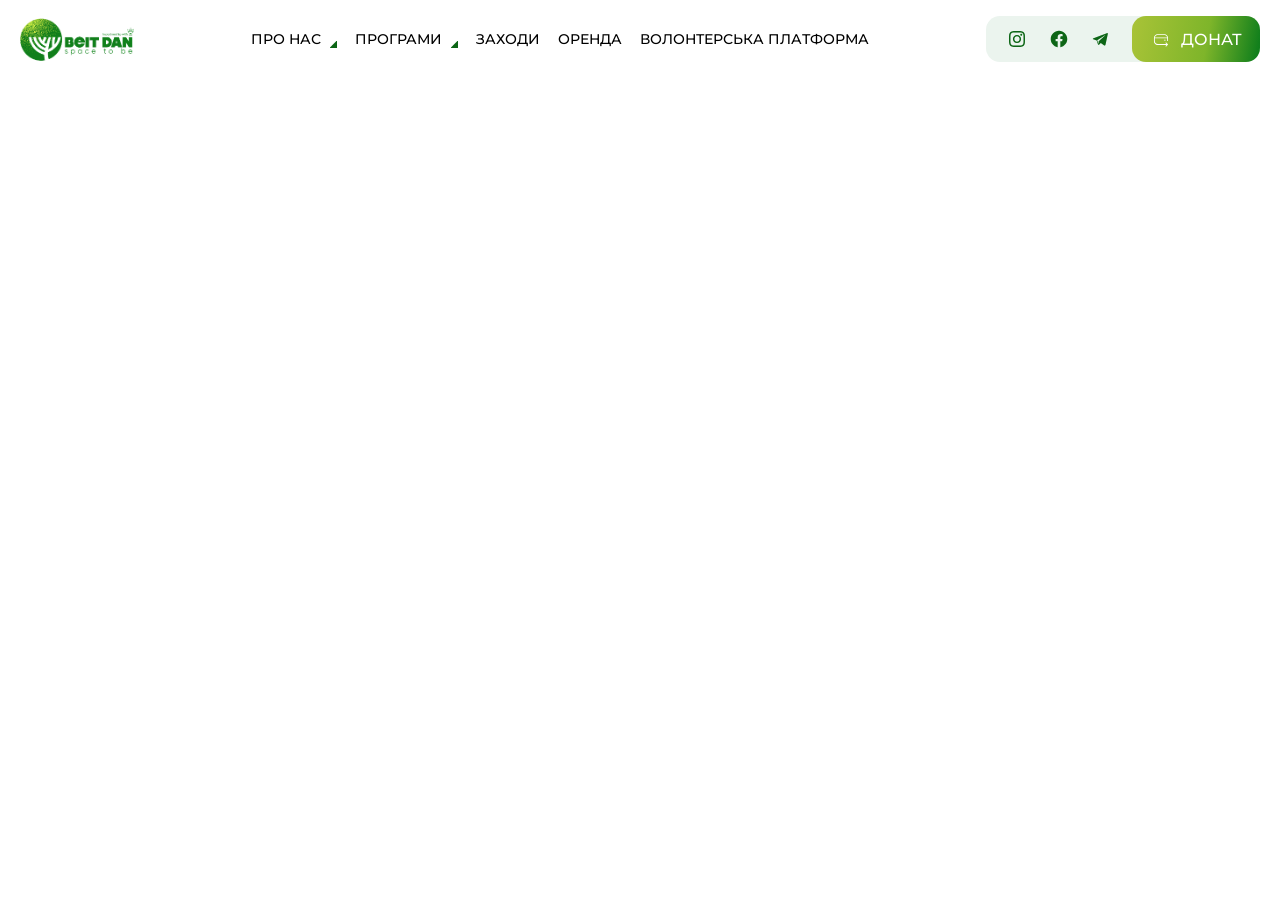
==== about.html @ dfd20ddb "/" ====
<!DOCTYPE html>
<html lang="ua">

<head>
  <meta charset="UTF-8">
  <meta name="viewport" content="width=device-width, initial-scale=1.0">
  <title>Про нас — Beit Dan</title>
  <link rel="preconnect" href="https://fonts.googleapis.com">
  <link rel="preconnect" href="https://fonts.gstatic.com" crossorigin>
  <link href="https://fonts.googleapis.com/css2?family=Montserrat:ital,wght@0,100..900;1,100..900&display=swap"
    rel="stylesheet">
  <link rel="stylesheet" href="css/reset.css">
  <link rel="stylesheet" href="css/style.css">
</head>

<body>

  <header class="header">
    <div class="header__inner">
      <a class="logo" href="index.html">
        <img class="logo__img" src="./images/logo.png" alt="logo">
      </a>
      <button class="header__burger" type="button" aria-label="Відкрити меню" aria-expanded="false"
        aria-controls="header-menu">
        <span class="header__burger-line"></span>
        <span class="header__burger-line"></span>
        <span class="header__burger-line"></span>
      </button>
      <div class="header__menu" id="header-menu">
        <nav class="nav">
          <ul class="nav__list">
            <li class="nav__item nav__item--dropdown">
              <a class="nav__link" href="#about">Про нас</a>
              <ul class="nav__dropdown">
                <li class="nav__dropdown-item">
                  <a class="nav__dropdown-link" href="#about">Місія</a>
                </li>
                <li class="nav__dropdown-item">
                  <a class="nav__dropdown-link" href="#about">Цінності</a>
                </li>
                <li class="nav__dropdown-item">
                  <a class="nav__dropdown-link" href="#about">Команда</a>
                </li>
                <li class="nav__dropdown-item">
                  <a class="nav__dropdown-link" href="#about">Партнери</a>
                </li>
              </ul>
            </li>
            <li class="nav__item nav__item--dropdown">
              <a class="nav__link" href="#programs">Програми</a>
              <ul class="nav__dropdown">
                <li class="nav__dropdown-item">
                  <a class="nav__dropdown-link" href="#programs">Для дорослих</a>
                </li>
                <li class="nav__dropdown-item">
                  <a class="nav__dropdown-link" href="#programs">Для дітей</a>
                </li>
              </ul>
            </li>
            <li class="nav__item">
              <a class="nav__link" href="#events">Заходи</a>
            </li>
            <li class="nav__item">
              <a class="nav__link" href="#rent">Оренда</a>
            </li>
            <li class="nav__item">
              <a class="nav__link" href="#volunteering">Волонтерська платформа</a>
            </li>
          </ul>
        </nav>
        <div class="header__right">
          <div class="header__socials">
            <a class="header__social" href="#">
              <img src="./images/instagram.svg" alt="Instagram">
            </a>
            <a class="header__social" href="#">
              <img src="./images/facebook.svg" alt="Facebook">
            </a>
            <a class="header__social" href="#">
              <img src="./images/telegram.svg" alt="Telegram">
            </a>
          </div>
          <button class="header__donate" type="button">
            <img src="./images/donate.svg" alt="">
            <span>Донат</span>
          </button>
        </div>
      </div>
    </div>
  </header>

  <main>
  </main>

  <!--
  <footer class="footer">
    <div class="container">
      <div class="footer__top">
        <a class="footer__logo" href="index.html">
          <img class="footer__logo-img" src="./images/footer-logo.png" alt="">
        </a>
        <div class="footer__socials">
          <a class="footer__social" href="#">
            <img src="./images/instagram-white.svg" alt="">
          </a>
          <a class="footer__social" href="#">
            <img src="./images/facebook-white.svg" alt="">
          </a>
          <a class="footer__social" href="#">
            <img src="./images/telegram-white.svg" alt="">
          </a>
        </div>
        <button class="footer__donate">
          <img src="./images/donate.svg" alt="">
          <span>Донат</span>
        </button>
      </div>
      <div class="footer__inner">
        <ul class="footer__list">
          <p class="footer__list-title">
            Графік роботи
          </p>
          <li class="footer__list-item">
            <a class="footer__list-link" href="#">Понеділок - п'ятниця <br> 9:00 - 22:00</a>
          </li>
          <li class="footer__list-item">
            <a class="footer__list-link" href="#">Субота <br> 9:00 - 18:00</a>
          </li>
          <li class="footer__list-item">
            <a class="footer__list-link" href="#">Неділя <br>10:00 - 19:00</a>
          </li>
        </ul>
        <ul class="footer__list">
          <p class="footer__list-title">
            Про нас
          </p>
          <li class="footer__list-item">
            <a class="footer__list-link" href="#about">Місія</a>
          </li>
          <li class="footer__list-item">
            <a class="footer__list-link" href="#about">Цінності</a>
          </li>
          <li class="footer__list-item">
            <a class="footer__list-link" href="#about">Команда</a>
          </li>
          <li class="footer__list-item">
            <a class="footer__list-link" href="#about">Партнери</a>
          </li>
        </ul>
        <ul class="footer__list">
          <p class="footer__list-title">
            Програми
          </p>
          <li class="footer__list-item">
            <a class="footer__list-link" href="#programs">Для дорослих</a>
          </li>
          <li class="footer__list-item">
            <a class="footer__list-link" href="#programs">Для дітей</a>
          </li>
        </ul>
        <ul class="footer__list">
          <p class="footer__list-title">
            Заходи
          </p>
        </ul>
        <ul class="footer__list">
          <p class="footer__list-title">
            Оренда
          </p>
        </ul>
        <ul class="footer__list">
          <p class="footer__list-title">
            Волонтерська платформа
          </p>
          <li class="footer__list-item">
            <a class="footer__list-link" href="#volunteering">Про волонтерів і проекти</a>
          </li>
        </ul>
      </div>
    </div>
    <div class="footer__bottom">
      <div class="container">
        <div class="footer__bottom-inner">
          <p class="footer__bottom-text">
            © 2015 - 2026 - ЄКЦ "Бейт Дан". Всі права захищені
          </p>
          <img class="footer__bottom-img" src="./images/footer-copy.png" alt="">
        </div>
      </div>
    </div>
  </footer>
  -->

  <script src="js/main.js"></script>
</body>

</html>
---- css/style.css ----
*,
html {
	box-sizing: border-box;
}

.visually-hidden {
	position: absolute;
	width: 0;
	height: 0;
	overflow: hidden;
	clip: rect(0 0 0 0);
	white-space: nowrap;
}

.no-scroll {
	overflow: hidden;
	position: fixed;
	width: 100%;
	left: 0;
	right: 0;
}

body {
	color: #000;
	font-family: 'Montserrat', sans-serif;
	font-size: 14px;
	font-style: normal;
	font-weight: 400;
	background: #fff;
	overflow-x: hidden;
	-webkit-font-smoothing: antialiased;
	-moz-osx-font-smoothing: grayscale;
}

#about,
#programs,
#events,
#rent,
#volunteering {
	scroll-margin-top: var(--header-offset, 80px);
}

.header {
	position: sticky;
	top: 0;
	left: 0;
	width: 100%;
	z-index: 100;
	background: #fff;
}
.header__inner {
	display: flex;
	align-items: center;
	gap: 82px;
	padding: 12px 40px;
}

.logo {
	flex-shrink: 0;
	display: block;
}

.logo__img {
	display: block;
	width: auto;
	height: 90px;
}

.header__menu {
	display: flex;
	flex: 1;
	align-items: center;
	min-width: 0;
}

.header__burger {
	display: none;
	flex-shrink: 0;
	flex-direction: column;
	justify-content: center;
	align-items: center;
	gap: 6px;
	width: 48px;
	height: 48px;
	padding: 0;
	border: none;
	border-radius: 12px;
	cursor: pointer;
	background: #ebf4ee;
	transition: background-color 0.25s ease;
}

.header__burger:hover {
	background: #dceee3;
}

.header__burger:focus-visible {
	outline: 2px solid #117f1c;
	outline-offset: 2px;
}

.header__burger-line {
	display: block;
	width: 22px;
	height: 2px;
	border-radius: 2px;
	background: #054e05;
	transition:
		transform 0.3s ease,
		opacity 0.3s ease;
}

.header--open .header__burger-line:nth-child(1) {
	transform: translateY(8px) rotate(45deg);
}

.header--open .header__burger-line:nth-child(2) {
	opacity: 0;
}

.header--open .header__burger-line:nth-child(3) {
	transform: translateY(-8px) rotate(-45deg);
}

.nav {
	flex: 1;
	display: flex;
	justify-content: center;
	min-width: 0;
}

.nav__list {
	display: flex;
	flex-wrap: nowrap;
	gap: 55px;
}

.nav__link {
	display: block;
	color: inherit;
	text-decoration: none;
	white-space: nowrap;
}

.nav__item {
	position: relative;
	color: #000;
	font-family: Montserrat;
	font-size: 18px;
	font-style: normal;
	font-weight: 500;
	line-height: normal;
	text-transform: uppercase;
	transition: color 0.3s ease;
}
.nav__item--dropdown::after {
	content: '';
	position: absolute;
	bottom: 0;
	background-image: url('../images/nav-decor.svg');
	right: 0;
	width: 8px;
	height: 8px;
}

.nav__item--dropdown {
	padding-right: 25px;
}

.nav__dropdown::before {
	content: '';
	position: absolute;
	top: -14px;
	left: 0;
	right: 0;
	height: 14px;
}

.nav__dropdown {
	position: absolute;
	top: calc(100% + 14px);
	left: 50%;
	z-index: 110;
	min-width: 240px;
	margin: 0;
	padding: 10px 0;
	list-style: none;
	border-radius: 16px;
	background: #fff;
	box-shadow: 0 12px 32px rgba(5, 78, 5, 0.12);
	opacity: 0;
	visibility: hidden;
	pointer-events: none;
	transform: translate(-50%, 8px);
	transition:
		opacity 0.25s ease,
		visibility 0.25s ease,
		transform 0.25s ease;
}

.nav__item--dropdown:hover .nav__dropdown,
.nav__item--dropdown:focus-within .nav__dropdown {
	opacity: 1;
	visibility: visible;
	pointer-events: auto;
	transform: translate(-50%, 0);
}

.nav__dropdown-link {
	display: block;
	padding: 10px 24px;
	color: #000;
	font-family: Montserrat, sans-serif;
	font-size: 16px;
	font-weight: 500;
	line-height: normal;
	text-decoration: none;
	text-transform: none;
	white-space: nowrap;
	transition:
		color 0.25s ease,
		background-color 0.25s ease;
}

.nav__dropdown-link:hover,
.nav__dropdown-link:focus-visible {
	color: #117f1c;
	background: #ebf4ee;
}

.nav__item:hover {
	color: #117f1c;
}

.header__right {
	flex-shrink: 0;
	display: flex;
	align-items: center;
	border-radius: 16px;
	background: #ebf4ee;
}
.header__socials {
	display: flex;
	gap: 20px;
	padding: 0 32px;
}
.header__social {
	display: flex;
	align-items: center;
	justify-content: center;
	padding: 4px;
	border-radius: 8px;
	transition:
		background-color 0.25s ease,
		transform 0.25s ease,
		opacity 0.25s ease;
}
.header__social:hover {
	background-color: rgba(17, 127, 28, 0.12);
	transform: translateY(-2px);
}
.header__social:active {
	transform: translateY(0);
	opacity: 0.85;
}
.header__social img {
	display: block;
	transition: opacity 0.25s ease;
}
.header__social:hover img {
	opacity: 0.85;
}
.header__donate {
	display: flex;
	gap: 11px;
	align-items: center;
	padding: 20px 33px;
	border-radius: 16px;
	border: none;
	cursor: pointer;
	background: linear-gradient(
		100deg,
		#a9c337 0%,
		#7eb52a 30%,
		#117f1c 50%,
		#7eb52a 70%,
		#a9c337 100%
	);
	background-size: 200% 100%;
	background-position: 0% 50%;
	color: var(--White, #fff);
	font-family: Montserrat, sans-serif;
	font-size: 24px;
	font-weight: 500;
	line-height: normal;
	text-transform: uppercase;
	transition:
		background-position 0.55s ease,
		box-shadow 0.25s ease;
}
.header__donate:hover {
	background-position: 100% 50%;
	box-shadow: 0 2px 8px rgba(17, 127, 28, 0.15);
}
.header__donate:active {
	background-position: 50% 50%;
	box-shadow: 0 1px 4px rgba(17, 127, 28, 0.12);
}

.header__donate:focus-visible {
	outline: 2px solid #fff;
	outline-offset: 2px;
}

@media (max-width: 1650px) {
	.header__inner {
		padding-left: 32px;
		padding-right: 32px;
		gap: 20px;
	}

	.nav__list {
		gap: 42px;
	}

	.nav__item {
		font-size: 17px;
	}

	.nav__item--dropdown {
		padding-right: 22px;
	}

	.header__socials {
		gap: 16px;
		padding: 0 26px;
	}

	.header__donate {
		padding: 18px 28px;
		font-size: 22px;
	}
}

@media (max-width: 1520px) {
	.header__inner {
		padding-left: 28px;
		padding-right: 28px;
	}

	.logo__img {
		height: 58px;
	}

	.nav__list {
		gap: 34px;
	}

	.nav__item {
		font-size: 16px;
	}

	.nav__item--dropdown {
		padding-right: 20px;
	}

	.header__menu {
		gap: 20px;
	}

	.header__donate {
		padding: 16px 24px;
		font-size: 20px;
		gap: 9px;
	}

	.header__donate img {
		width: 22px;
		height: auto;
	}
}

@media (max-width: 1400px) {
	.header__inner {
		padding-left: 24px;
		padding-right: 24px;
		gap: 16px;
	}

	.logo__img {
		height: 54px;
	}

	.nav__list {
		gap: 26px;
	}

	.nav__item {
		font-size: 15px;
	}

	.nav__item--dropdown::after {
		width: 7px;
		height: 7px;
	}

	.nav__item--dropdown {
		padding-right: 18px;
	}

	.header__socials {
		gap: 14px;
		padding: 0 20px;
	}

	.header__social img {
		width: 22px;
		height: auto;
	}

	.header__donate {
		padding: 14px 20px;
		font-size: 18px;
	}
}

@media (max-width: 1280px) {
	.header__inner {
		padding-left: 20px;
		padding-right: 20px;
	}

	.nav__list {
		gap: 18px;
	}

	.nav__item {
		font-size: 14px;
	}

	.nav__item--dropdown {
		padding-right: 16px;
	}

	.header__menu {
		gap: 16px;
	}

	.header__socials {
		gap: 12px;
		padding: 0 16px;
	}

	.header__donate {
		padding: 12px 18px;
		font-size: 16px;
		border-radius: 14px;
	}

	.header__right {
		border-radius: 14px;
	}
}

@media (max-width: 1199px) {
	.header {
		z-index: 100;
	}

	.header__inner {
		display: flex;
		justify-content: space-between;
		align-items: center;
		gap: 12px;
		padding: 10px 20px;
	}

	.header__burger {
		display: flex;
		width: 44px;
		height: 44px;
	}

	.nav {
		flex: none;
		display: block;
	}

	.header__menu {
		display: block;
		position: fixed;
		top: var(--header-offset, 72px);
		left: 0;
		right: 0;
		bottom: 0;
		z-index: 99;
		flex: none;
		max-height: none;
		margin: 0;
		padding: 0 20px 24px;
		overflow-x: hidden;
		overflow-y: auto;
		-webkit-overflow-scrolling: touch;
		background: #fff;
		opacity: 0;
		visibility: hidden;
		pointer-events: none;
		transition:
			opacity 0.3s ease,
			visibility 0.3s ease;
	}

	.header--open .header__menu {
		opacity: 1;
		visibility: visible;
		pointer-events: auto;
		border-top: 1px solid #e0ebe4;
	}

	.header--open .header__menu .nav__list {
		padding-top: 12px;
	}

	.header__right {
		display: flex;
		flex-direction: row;
		align-items: stretch;
		justify-content: center;
		width: fit-content;
		max-width: 100%;
		margin: 8px auto 0;
		min-height: 54px;
		border-radius: 14px;
		background: #ebf4ee;
		overflow: hidden;
	}

	.header__socials {
		display: flex;
		align-items: center;
		justify-content: center;
		gap: 14px;
		padding: 0 18px;
		background: transparent;
	}

	.header__social {
		min-width: 44px;
		min-height: 44px;
		padding: 8px;
	}

	.header__social img {
		width: 22px;
		height: 22px;
	}

	.header__donate {
		flex-shrink: 0;
		align-self: stretch;
		padding: 0 24px;
		font-size: 17px;
		gap: 9px;
		border-radius: 0 14px 14px 0;
	}

	.header__donate img {
		width: 22px;
		height: auto;
	}

	.nav__list {
		flex-direction: column;
		align-items: stretch;
		gap: 0;
		padding: 16px 0 8px;
	}

	.nav__link {
		white-space: normal;
	}

	.nav__item {
		font-size: 17px;
		padding: 14px 0;
		border-bottom: 1px solid #e0ebe4;
	}

	.nav__item:last-child {
		border-bottom: none;
	}

	.nav__item--dropdown {
		padding-right: 0;
	}

	.nav__item--dropdown::after {
		display: none;
	}

	.nav__dropdown::before {
		display: none;
	}

	.nav__dropdown {
		position: static;
		min-width: 0;
		padding: 0;
		border-radius: 0;
		background: transparent;
		box-shadow: none;
		opacity: 1;
		visibility: visible;
		pointer-events: auto;
		transform: none;
		max-height: 0;
		overflow: hidden;
		transition: max-height 0.3s ease;
	}

	.nav__item--dropdown.is-open .nav__dropdown {
		max-height: 320px;
	}

	.nav__item--dropdown:hover .nav__dropdown,
	.nav__item--dropdown:focus-within .nav__dropdown {
		transform: none;
	}

	.nav__dropdown-link {
		padding: 10px 0 10px 16px;
		font-size: 15px;
	}

	.nav__dropdown-link:hover,
	.nav__dropdown-link:focus-visible {
		background: transparent;
	}

	.logo__img {
		height: 50px;
	}
}

@media (max-width: 768px) {
	.header__inner {
		padding: 8px 16px;
		column-gap: 10px;
	}

	.logo__img {
		height: 46px;
	}

	.header__burger {
		width: 40px;
		height: 40px;
		gap: 5px;
		border-radius: 10px;
	}

	.header__burger-line {
		width: 20px;
	}

	.header--open .header__burger-line:nth-child(1) {
		transform: translateY(7px) rotate(45deg);
	}

	.header--open .header__burger-line:nth-child(3) {
		transform: translateY(-7px) rotate(-45deg);
	}

	.header__right {
		min-height: 52px;
		border-radius: 12px;
	}

	.header__socials {
		gap: 12px;
		padding: 0 16px;
	}

	.header__social img {
		width: 22px;
		height: 22px;
	}

	.header__donate {
		padding: 0 22px;
		font-size: 16px;
		border-radius: 0 12px 12px 0;
	}

	.header__donate img {
		width: 22px;
	}

	.nav__item {
		font-size: 16px;
		padding: 12px 0;
	}
}

@media (max-width: 480px) {
	.header__inner {
		padding: 8px 12px;
		column-gap: 8px;
	}

	.logo__img {
		height: 42px;
	}

	.header__right {
		min-height: 50px;
	}

	.header__socials {
		gap: 10px;
		padding: 0 14px;
	}

	.header__donate {
		padding: 0 20px;
		font-size: 15px;
		gap: 8px;
	}
}

.main {
	padding-top: 25px;
	position: relative;
}

.container {
	padding: 0 15px;
	max-width: 1260px;
	margin: 0 auto;
}

.main__inner {
	display: flex;
	align-items: flex-end;
	min-height: 500px;
	padding-bottom: 24px;
}

.main__content {
	position: relative;
	z-index: 1;
}

.main__title {
	color: var(--Dark-green, #054e05);
	font-family: Montserrat;
	font-size: 42px;
	font-style: normal;
	font-weight: 700;
	line-height: normal;
	text-transform: capitalize;
	margin-bottom: 24px;
	max-width: 580px;
	z-index: 10;
}

.main__text {
	color: var(--Black, #000);
	font-family: Montserrat;
	font-size: 20px;
	font-style: normal;
	font-weight: 500;
	line-height: normal;
	max-width: 460px;
}

.main__img {
	position: absolute;
	right: 0;
	top: 50%;
	transform: translateY(-50%);
	height: auto;
	max-height: 100%;
	pointer-events: none;
}

@media (max-width: 1650px) {
	.main__img {
		right: -138px;
	}
}

@media (max-width: 1520px) {
	.main__img {
		right: -186px;
	}
}

@media (max-width: 1400px) {
	.main__img {
		right: -238px;
	}
}

@media (max-width: 1280px) {
	.main__img {
		right: -300px;
	}
}

@media (max-width: 1100px) {
	.main__img {
		right: -370px;
	}
}

@media (max-width: 1024px) {
	.main {
		--main-offset-top: 16px;
		overflow-x: clip;
		isolation: isolate;
		padding-top: var(--main-offset-top);
	}

	.main::before {
		content: '';
		position: absolute;
		left: max(-8%, -60px);
		top: var(--main-offset-top);
		width: min(52vw, 480px);
		height: min(52vw, 480px);
		background: radial-gradient(
			circle at 30% 20%,
			rgba(235, 244, 238, 0.95) 0%,
			rgba(235, 244, 238, 0.35) 45%,
			transparent 72%
		);
		pointer-events: none;
		z-index: 0;
	}

	.main .container {
		position: relative;
		z-index: 1;
	}

	.main__inner {
		display: grid;
		grid-template-columns: 1fr;
		align-items: start;
		min-height: auto;
		gap: 28px;
		margin-top: 0;
		padding-top: 0;
		padding-bottom: 32px;
	}

	.main__content {
		z-index: 2;
		max-width: 640px;
	}

	.main__title {
		font-size: clamp(26px, 5vw, 36px);
		line-height: 1.15;
		margin-bottom: clamp(14px, 2vw, 20px);
		max-width: 100%;
	}

	.main__text {
		font-size: clamp(15px, 2.5vw, 18px);
		line-height: 1.45;
		max-width: 100%;
	}

	.main__img {
		display: block;
		position: relative;
		right: auto;
		top: 0;
		transform: none;
		order: -1;
		align-self: start;
		justify-self: stretch;
		width: 100%;
		max-width: 100%;
		max-height: none;
		height: auto;
		margin: 0;
		object-fit: contain;
		object-position: left top;
	}
}

@media (max-width: 768px) {
	.main {
		--main-offset-top: 12px;
	}

	.main::before {
		left: max(-12%, -48px);
		top: var(--main-offset-top);
		width: min(75vw, 400px);
		height: min(65vw, 340px);
		background: radial-gradient(
			circle at 30% 18%,
			rgba(235, 244, 238, 0.95) 0%,
			rgba(235, 244, 238, 0.35) 45%,
			transparent 72%
		);
		transform: none;
	}

	.main__inner {
		gap: 20px;
		padding-bottom: 24px;
	}

	.main__img {
		filter: drop-shadow(0 14px 14px rgba(5, 78, 5, 0.1));
	}
}

@media (max-width: 480px) {
	.main__inner {
		gap: 16px;
		padding-bottom: 20px;
	}

	.main::before {
		width: min(85vw, 340px);
		height: min(72vw, 300px);
	}
}

.junior {
	padding: 60px 0;
}

.junior__description {
	display: flex;
	align-items: center;
	gap: 11px;
	margin-bottom: 38px;
}
.junior__description-title {
	color: var(--Black, #000);
	font-family: Montserrat;
	font-size: 24px;
	font-style: normal;
	font-weight: 500;
	line-height: normal;
}
.junior__inner {
	position: relative;
	overflow: hidden;
	border-radius: 16px;
	padding-top: 27px;
}

.junior__inner::before {
	content: '';
	position: absolute;
	inset: 0;
	border-radius: 16px;
	background: linear-gradient(90deg, #ebf4ee 0%, #fff 100%);
	z-index: 0;
}

.junior__inner::after {
	content: '';
	position: absolute;
	top: 0;
	right: 0;
	bottom: 0;
	width: 500px;
	max-width: 48%;
	transform: translateX(10%);
	background-image: url('../images/junior.png');
	background-size: auto 100%;
	background-position: right center;
	background-repeat: no-repeat;
	z-index: 0;
	pointer-events: none;
}

.junior__content {
	position: relative;
	z-index: 1;
	padding: 0 50px;
	margin-bottom: 52px;
}

.junior__title {
	color: var(--Dark-green, #054e05);
	font-family: Montserrat;
	font-size: 32px;
	font-style: normal;
	font-weight: 700;
	line-height: normal;
	text-transform: capitalize;
	margin-bottom: 20px;
}

.junior__text {
	color: var(--Black, #000);
	font-family: Montserrat;
	font-size: 20px;
	font-style: normal;
	font-weight: 500;
	line-height: 32px;
	max-width: 700px;
}

.junior__footer {
	position: relative;
	z-index: 1;
	display: flex;
	align-items: flex-end;
	justify-content: space-between;
	gap: 20px;
}

.junior__footer-start {
	display: flex;
	align-items: center;
	flex-wrap: wrap;
	gap: 12px 42px;
	min-width: 0;
}

.junior__btn-wrap {
	position: relative;
	flex-shrink: 0;
	background: #fff;
	padding: 15px 18px 0 0;
	border-radius: 0 16px 0 16px;
}

.junior__btn-wrap::before {
	content: '';
	position: absolute;
	left: -45px;
	bottom: -0.3px;
	width: 27px;
	height: 27px;
	background-image: url('../images/radius.svg');
	background-repeat: no-repeat;
	background-size: contain;
	background-position: center;
	pointer-events: none;
}

.junior__button {
	position: relative;
	overflow: visible;
	border: none;
	cursor: pointer;
	border-radius: 16px;
	background: linear-gradient(
		100deg,
		#117f1c 0%,
		#2d8f24 30%,
		#a9c337 50%,
		#2d8f24 70%,
		#117f1c 100%
	);
	background-size: 200% 100%;
	background-position: 0% 50%;
	color: var(--White, #fff);
	font-family: Montserrat, sans-serif;
	font-size: 24px;
	font-weight: 500;
	line-height: normal;
	display: inline-flex;
	align-items: center;
	gap: 11px;
	padding: 15px 63px;
	white-space: nowrap;
	transition:
		background-position 0.55s ease,
		box-shadow 0.25s ease;
}

.junior__button:hover {
	background-position: 100% 50%;
	box-shadow: 0 2px 8px rgba(17, 127, 28, 0.15);
}

.junior__button:active {
	background-position: 50% 50%;
	box-shadow: 0 1px 4px rgba(17, 127, 28, 0.12);
}

.junior__info {
	display: flex;
	align-items: center;
	flex-wrap: wrap;
	gap: 12px 24px;
}

.junior__date,
.junior__time {
	display: flex;
	align-items: center;
	gap: 6px;
	color: var(--Green, #117f1c);
	font-family: Montserrat;
	font-size: 18px;
	font-style: normal;
	font-weight: 500;
	line-height: 32px;
}

.junior__union-wrap {
	flex-shrink: 0;
	background: #fff;
	padding: 15px 0 0 18px;
	border-radius: 25px 0 25px 0;
}

.junior__union-btn,
.news__card-btn {
	border: none;
	cursor: pointer;
	border-radius: 16px;
	background: var(--Dark-green, #054e05);
	padding: 27px 30px;
	display: flex;
	position: relative;
	align-items: center;
	justify-content: center;
	transition:
		box-shadow 0.25s ease,
		background-color 0.25s ease;
}

.junior__union-btn:hover,
.news__card-btn:hover {
	background-color: #066606;
}

.junior__union-btn:hover {
	box-shadow: 0 6px 14px rgba(5, 78, 5, 0.18);
}

.junior__union-btn:active {
	box-shadow: 0 2px 8px rgba(5, 78, 5, 0.14);
}

.news__card-btn:active {
	box-shadow: none;
}

.junior__union-btn:focus-visible,
.news__card-btn:focus-visible {
	outline: 3px solid #d3f445;
	outline-offset: 3px;
}

@media (max-width: 1240px) {
	.junior {
		padding: 48px 0;
	}

	.junior__description {
		margin-bottom: 28px;
	}

	.junior__description-title {
		font-size: 22px;
	}

	.junior__inner {
		padding-top: 24px;
	}

	.junior__inner::after {
		display: none;
	}

	.junior__content {
		padding: 0 clamp(20px, 4vw, 40px);
		margin-bottom: 32px;
	}

	.junior__title {
		font-size: clamp(26px, 3vw, 30px);
		margin-bottom: 16px;
	}

	.junior__text {
		font-size: clamp(16px, 1.8vw, 18px);
		line-height: 1.6;
		max-width: none;
	}

	.junior__footer {
		padding: 0 clamp(16px, 3vw, 24px) 20px;
	}

	.junior__footer-start {
		flex-direction: row;
		align-items: center;
		justify-content: space-between;
		gap: 16px 24px;
		width: 100%;
	}

	.junior__union-wrap {
		display: none;
	}

	.junior__btn-wrap {
		background: none;
		padding: 0;
		border-radius: 0;
	}

	.junior__btn-wrap::before {
		display: none;
	}

	.junior__button {
		font-size: 20px;
		padding: 8px 24px;
	}

	.junior__info {
		flex: 1;
		justify-content: flex-end;
		gap: 12px 20px;
		min-width: 0;
	}

	.junior__date,
	.junior__time {
		font-size: 16px;
		line-height: 1.4;
	}
}

@media (max-width: 768px) {
	.junior {
		padding: 32px 0;
	}

	.junior__description {
		margin-bottom: 20px;
		gap: 8px;
	}

	.junior__description-title {
		font-size: 20px;
	}

	.junior__description-img {
		width: 28px;
		height: auto;
	}

	.junior__inner {
		padding-top: 16px;
		border-radius: 12px;
	}

	.junior__inner::before {
		border-radius: 12px;
	}

	.junior__content {
		padding: 0 16px;
		margin-bottom: 24px;
	}

	.junior__title {
		font-size: 22px;
		margin-bottom: 12px;
	}

	.junior__text {
		font-size: 15px;
		line-height: 1.55;
	}

	.junior__footer {
		padding: 0 12px 16px;
	}

	.junior__button {
		font-size: 18px;
		padding: 8px 20px;
	}

	.junior__date,
	.junior__time {
		font-size: 14px;
	}

	.junior__footer-start {
		gap: 12px 16px;
	}
}

@media (max-width: 550px) {
	.junior__footer-start {
		flex-direction: column;
		align-items: stretch;
		gap: 12px;
	}

	.junior__info {
		order: -1;
		flex: none;
		justify-content: center;
	}

	.junior__btn-wrap {
		align-self: center;
	}
}

@media (max-width: 480px) {
	.junior__button {
		font-size: 16px;
		padding: 8px 16px;
	}
}

.shows {
	padding: 60px 0;
}

.shows__items,
.rent__items {
	display: flex;
	align-items: stretch;
	justify-content: space-between;
	gap: 20px;
}

.rent__items {
	width: 100%;
}

.shows__item,
.rent__item {
	position: relative;
	display: flex;
	flex-direction: column;
	width: 400px;
	min-height: 360px;
	overflow: hidden;
	border-radius: 16px;
	background: transparent;
}

.rent__item {
	flex: 1 1 0;
	min-width: 0;
	width: auto;
	max-width: none;
	min-height: 400px;
}

.shows__visual {
	position: relative;
	flex-shrink: 0;
	height: 228px;
	overflow: hidden;
	display: none;
}

.shows__visual::after {
	content: '';
	position: absolute;
	inset: 0;
	background: linear-gradient(
		180deg,
		rgba(255, 255, 255, 0) 18.31%,
		#ebf4ee 83.1%
	);
	pointer-events: none;
}

.shows__img {
	display: none;
	width: 108.207%;
	max-width: none;
	height: 100%;
	margin-left: -15px;
	object-fit: cover;
	object-position: top center;
}

.shows__body {
	display: flex;
	flex: 1;
	flex-direction: column;
	align-items: center;
	gap: 4px;
	width: 100%;
	min-height: 0;
	margin-top: 0;
	padding: 215px 20px 8px;
	position: relative;
	z-index: 1;
	background-image: none;
	background-repeat: no-repeat;
	background-position: top center;
	background-size: cover;
}

.rent__body {
	display: flex;
	flex: 1;
	flex-direction: column;
	align-items: center;
	justify-content: flex-end;
	gap: 4px;
	width: 100%;
	min-height: 0;
	margin-top: 0;
	padding: 20px 20px 72px;
	position: relative;
	z-index: 1;
	box-sizing: border-box;
}

.shows__item:nth-child(1) .shows__body {
	background-image: url('../images/block-1.jpg');
}

.shows__item:nth-child(2) .shows__body {
	background-image: url('../images/block-2.jpg');
}

.shows__item:nth-child(3) .shows__body {
	background-image: url('../images/block-3.jpg');
}

.shows__body::before,
.rent__item::before,
.news__card-media::after {
	content: '';
	position: absolute;
	inset: 0;
	z-index: 1;
	background: linear-gradient(
		180deg,
		rgba(255, 255, 255, 0) 18.31%,
		#ebf4ee 83.1%
	);
	pointer-events: none;
}

.shows__body > *,
.rent__body > * {
	position: relative;
	z-index: 1;
}

.shows__title {
	color: #054e05;
	text-align: center;
	font-family: Montserrat, sans-serif;
	font-size: 24px;
	font-weight: 700;
	line-height: normal;
	text-transform: capitalize;
}

.shows__info {
	display: flex;
	align-items: center;
	justify-content: center;
	gap: 24px;
	color: #054e05;
	font-family: Montserrat, sans-serif;
	font-size: 18px;
	font-weight: 500;
}

.shows__bottom-calendar,
.shows__bottom-time,
.rent__bottom-calendar,
.rent__bottom-time {
	display: flex;
	align-items: center;
	gap: 6px;
}
.rent__title-card {
	color: var(--Black, #000);
	text-align: center;
	font-family: Montserrat;
	font-size: 24px;
	font-style: normal;
	font-weight: 700;
	line-height: normal;
	text-transform: capitalize;
}
.rent__info {
	color: var(--Black, #000);
	text-align: center;
	font-family: Montserrat;
	font-size: 20px;
	font-style: normal;
	font-weight: 500;
	line-height: 32px; /* 160% */
}
.rent__price {
	color: var(--Black, #000);
	text-align: center;
	font-family: Montserrat;
	font-size: 20px;
	font-style: normal;
	font-weight: 700;
	line-height: 32px;
}
.shows__bottom-calendar img,
.shows__bottom-time img,
.rent__bottom-calendar img,
.rent__bottom-time img {
	display: block;
	flex-shrink: 0;
}
.rent {
	padding: 0 40px 80px;
}
.shows__btn-wrap,
.rent__btn-wrap {
	position: absolute;
	bottom: 0;
	left: 50%;
	z-index: 2;
	display: inline-flex;
	transform: translateX(-50%);
	padding: 10px 12px 0;
	background: #fff;
	border-radius: 25px 25px 0 0;
}

.shows__btn,
.rent__btn {
	display: inline-flex;
	align-items: center;
	justify-content: center;
	position: relative;
	gap: 11px;
	padding: 8px 24px;
	border-radius: 16px;
	white-space: nowrap;
	text-wrap: nowrap;
	color: #054e05;
	font-family: Montserrat, sans-serif;
	font-size: 20px;
	font-weight: 500;
	line-height: 1;
	text-decoration: none;
	background: linear-gradient(
		100deg,
		#b5cf32 0%,
		#c8dd3c 25%,
		#e2f752 50%,
		#c8dd3c 75%,
		#b5cf32 100%
	);
	background-size: 200% 100%;
	background-position: 0% 50%;
	transition:
		background-position 0.55s ease,
		box-shadow 0.25s ease;
}
.shows__btn::after,
.rent__btn::after {
	content: '';
	position: absolute;
	width: 12px;
	height: 12px;
	background-image: url('../images/radius-small.svg');
	background-repeat: no-repeat;
	background-size: contain;
	background-position: center;
	right: -23px;
	bottom: 0;
}
.shows__btn::before,
.rent__btn::before {
	content: '';
	position: absolute;
	width: 12px;
	height: 12px;
	background-image: url('../images/radius-small.svg');
	background-repeat: no-repeat;
	background-size: contain;
	background-position: center;
	bottom: 0;
	transform: rotate(-90deg);
	left: -23px;
}
.shows__btn:hover,
.rent__btn:hover {
	background-position: 100% 50%;
	box-shadow: 0 2px 6px rgba(5, 78, 5, 0.1);
}

.shows__btn:active,
.rent__btn:active {
	background-position: 50% 50%;
	box-shadow: 0 1px 4px rgba(5, 78, 5, 0.08);
}

.shows__btn img,
.rent__btn img {
	display: block;
	flex-shrink: 0;
}

.shows__watch,
.rent__watch {
	margin-top: 48px;
}

.news__watch {
	margin-top: 48px;
	padding: 0 40px;
	box-sizing: border-box;
}

.news__watch-btn {
	position: relative;
	isolation: isolate;
	display: flex;
	align-items: center;
	justify-content: center;
	gap: 11px;
	width: calc((100% - 40px) / 3);
	margin-left: auto;
	margin-right: auto;
	box-sizing: border-box;
	padding: 15px 24px;
	border-radius: 16px;
	border: 3px solid #d3f445;
	background: transparent;
	color: #054e05;
	text-decoration: none;
	cursor: pointer;
	transition:
		box-shadow 0.25s ease,
		border-color 0.25s ease;
}

.shows__watch,
.rent__watch {
	width: calc((100% - 40px) / 3);
	margin-left: auto;
	margin-right: auto;
}

.shows__watch-btn,
.rent__watch-btn {
	position: relative;
	isolation: isolate;
	display: flex;
	align-items: center;
	justify-content: center;
	gap: 11px;
	width: 100%;
	box-sizing: border-box;
	padding: 15px 24px;
	border-radius: 16px;
	border: 3px solid #d3f445;
	background: transparent;
	color: #054e05;
	text-decoration: none;
	cursor: pointer;
	transition:
		box-shadow 0.25s ease,
		border-color 0.25s ease;
}

.news__watch-btn::before,
.shows__watch-btn::before,
.rent__watch-btn::before {
	content: '';
	position: absolute;
	inset: 0;
	z-index: -1;
	border-radius: 13px;
	background: linear-gradient(
		100deg,
		#b5cf32 0%,
		#c8dd3c 25%,
		#e2f752 50%,
		#c8dd3c 75%,
		#b5cf32 100%
	);
	background-size: 200% 100%;
	background-position: 0% 50%;
	opacity: 0;
	transition:
		opacity 0.35s ease,
		background-position 0.55s ease;
}

.news__watch-btn:hover,
.shows__watch-btn:hover,
.rent__watch-btn:hover {
	border-color: #c8dd3c;
	box-shadow: 0 2px 6px rgba(5, 78, 5, 0.1);
}

.news__watch-btn:hover::before,
.shows__watch-btn:hover::before,
.rent__watch-btn:hover::before {
	opacity: 1;
	background-position: 100% 50%;
}

.news__watch-btn:active,
.shows__watch-btn:active,
.rent__watch-btn:active {
	box-shadow: 0 1px 4px rgba(5, 78, 5, 0.08);
}

.news__watch-btn:active::before,
.shows__watch-btn:active::before,
.rent__watch-btn:active::before {
	background-position: 50% 50%;
}

.news__watch-btn img,
.shows__watch-btn img,
.rent__watch-btn img {
	display: block;
	flex-shrink: 0;
}

.news__watch-btn span,
.shows__watch-btn span,
.rent__watch-btn span {
	color: var(--Dark-green, #054e05);
	font-family: Montserrat, sans-serif;
	font-size: 24px;
	font-weight: 500;
	line-height: normal;
}

@media (max-width: 1240px) {
	.shows {
		padding: 48px 0;
	}

	.shows__items {
		gap: clamp(12px, 1.6vw, 20px);
	}

	.shows__item {
		flex: 1 1 0;
		min-width: 0;
		width: auto;
		min-height: clamp(300px, 29vw, 360px);
	}

	.shows__body {
		padding-top: clamp(165px, 17.34vw, 215px);
		padding-right: clamp(12px, 1.6vw, 20px);
		padding-left: clamp(12px, 1.6vw, 20px);
		padding-bottom: 56px;
	}

	.shows__title {
		font-size: clamp(18px, 1.94vw, 24px);
		line-height: 1.25;
	}

	.shows__info {
		flex-wrap: wrap;
		justify-content: center;
		row-gap: 6px;
		column-gap: clamp(10px, 1.9vw, 24px);
		font-size: clamp(14px, 1.45vw, 18px);
	}

	.shows__bottom-calendar,
	.shows__bottom-time {
		min-width: 0;
	}

	.shows__bottom-calendar span,
	.shows__bottom-time span {
		white-space: nowrap;
	}

	.shows__btn-wrap {
		padding: 8px 10px 0;
	}

	.shows__btn {
		font-size: clamp(16px, 1.6vw, 20px);
		padding: 8px clamp(14px, 1.9vw, 24px);
		gap: clamp(8px, 0.9vw, 11px);
	}

	.shows__btn::before,
	.shows__btn::after {
		display: none;
	}

	.shows__watch,
	.rent__watch {
		margin-top: clamp(32px, 4vw, 48px);
	}

	.shows__watch,
	.rent__watch {
		width: calc((100% - 20px) / 2);
	}

	.news__watch-btn,
	.shows__watch-btn,
	.rent__watch-btn {
		padding: clamp(5px, 1.4vw, 15px) 24px;
	}

	.news__watch-btn span,
	.shows__watch-btn span,
	.rent__watch-btn span {
		font-size: clamp(18px, 1.94vw, 24px);
	}

	.rent {
		padding: 0 15px clamp(56px, 6.5vw, 80px);
	}

	.rent > .container {
		padding-inline: 0;
	}

	.rent__btn-extra {
		display: none;
	}

	.rent__items {
		gap: clamp(12px, 1.6vw, 20px);
	}

	.rent__item {
		flex: 1 1 0;
		min-width: 0;
		width: auto;
		min-height: clamp(300px, 29vw, 360px);
	}

	.rent__body {
		padding: clamp(16px, 2vw, 24px) clamp(12px, 1.6vw, 20px)
			clamp(60px, 5.5vw, 72px);
	}

	.rent__title-card {
		text-align: center;
		font-size: clamp(20px, 2.1vw, 26px);
		line-height: 1.25;
	}

	.rent__info,
	.rent__price {
		font-size: clamp(18px, 1.6vw, 22px);
		line-height: 1.4;
	}

	.rent__btn-wrap {
		padding: 8px 10px 0;
	}

	.rent__btn {
		font-size: clamp(16px, 1.6vw, 20px);
		padding: 8px clamp(14px, 1.9vw, 24px);
		gap: clamp(8px, 0.9vw, 11px);
	}

	.rent__btn::before,
	.rent__btn::after {
		display: none;
	}
}

@media (max-width: 850px) {
	.shows {
		padding: 40px 0;
	}

	.shows__items {
		flex-wrap: wrap;
		justify-content: center;
		gap: 16px;
	}

	.shows__item {
		min-height: clamp(255px, 34vw, 320px);
		border-radius: 14px;
	}

	.shows__item:nth-child(1),
	.shows__item:nth-child(2) {
		flex: 1 1 calc(50% - 8px);
		max-width: calc(50% - 8px);
	}

	.shows__item:nth-child(3) {
		flex: 0 1 auto;
		flex-basis: 100%;
		width: 100%;
		max-width: calc(50% - 8px);
		margin-inline: auto;
	}

	.shows__body {
		padding-top: clamp(140px, 22.8vw, 195px);
		padding-right: clamp(10px, 2vw, 16px);
		padding-left: clamp(10px, 2vw, 16px);
		padding-bottom: 48px;
		gap: 2px;
	}

	.shows__title {
		font-size: clamp(18px, 2.7vw, 24px);
		line-height: 1.2;
	}

	.shows__info {
		column-gap: clamp(10px, 2vw, 18px);
		row-gap: 4px;
		font-size: clamp(14px, 2vw, 18px);
	}

	.shows__bottom-calendar,
	.shows__bottom-time {
		gap: 6px;
	}

	.shows__bottom-calendar img,
	.shows__bottom-time img {
		width: clamp(18px, 2.5vw, 22px);
		height: auto;
	}

	.shows__btn-wrap {
		padding: 8px 10px 0;
		border-radius: 20px 20px 0 0;
	}

	.shows__btn {
		font-size: clamp(16px, 2.2vw, 20px);
		padding: 8px clamp(16px, 2.7vw, 22px);
		gap: 10px;
		border-radius: 14px;
	}

	.shows__btn img {
		width: clamp(18px, 2.5vw, 22px);
		height: auto;
	}

	.shows__watch,
	.rent__watch {
		margin-top: clamp(24px, 4vw, 40px);
	}

	.rent {
		padding: 0 15px clamp(48px, 6vw, 64px);
	}

	.rent__items {
		flex-wrap: nowrap;
		justify-content: stretch;
		gap: 16px;
	}

	.rent__item,
	.rent__item:nth-child(1),
	.rent__item:nth-child(2),
	.rent__item:nth-child(3) {
		flex: 1 1 0;
		min-width: 0;
		width: auto;
		max-width: none;
		margin-inline: 0;
		min-height: clamp(255px, 34vw, 320px);
		border-radius: 14px;
	}

	.rent__body {
		padding: clamp(14px, 2vw, 20px) clamp(10px, 2vw, 16px)
			clamp(54px, 6vw, 62px);
		gap: 2px;
	}

	.rent__title-card {
		font-size: clamp(20px, 2.9vw, 26px);
		line-height: 1.2;
	}

	.rent__info,
	.rent__price {
		font-size: clamp(18px, 2.2vw, 22px);
		line-height: 1.35;
	}

	.rent__btn-wrap {
		padding: 8px 10px 0;
		border-radius: 20px 20px 0 0;
	}

	.rent__btn {
		font-size: clamp(16px, 2.2vw, 20px);
		padding: 8px clamp(16px, 2.7vw, 22px);
		gap: 10px;
		border-radius: 14px;
	}

	.rent__btn img {
		width: clamp(18px, 2.5vw, 22px);
		height: auto;
	}
}

@media (max-width: 768px) {
	.shows {
		padding: 0px 0;
	}

	.shows__items {
		flex-direction: column;
		align-items: center;
		gap: 24px;
	}

	.shows__item,
	.shows__item:nth-child(1),
	.shows__item:nth-child(2),
	.shows__item:nth-child(3) {
		flex: none;
		flex-basis: auto;
		width: 100%;
		max-width: min(100%, 360px);
		margin-inline: auto;
		min-height: 310px;
	}

	.shows__body {
		padding-top: clamp(175px, 28vw, 200px);
		padding-right: 16px;
		padding-left: 16px;
		padding-bottom: 50px;
	}

	.shows__title {
		font-size: 23px;
	}

	.shows__info {
		font-size: 17px;
		column-gap: 20px;
	}

	.shows__bottom-calendar img,
	.shows__bottom-time img {
		width: 20px;
	}

	.shows__btn {
		font-size: 19px;
		padding: 9px 22px;
	}

	.shows__btn img {
		width: 22px;
	}

	.shows__watch,
	.rent__watch {
		margin-top: clamp(28px, 4vw, 40px);
	}

	.rent {
		padding: 0 15px 48px;
	}

	.rent__items {
		flex-direction: column;
		align-items: center;
		gap: 24px;
	}

	.rent__items {
		align-items: stretch;
	}

	.rent__item,
	.rent__item:nth-child(1),
	.rent__item:nth-child(2),
	.rent__item:nth-child(3) {
		flex: none;
		flex-basis: auto;
		width: 100%;
		max-width: 100%;
		margin-inline: 0;
		min-height: 310px;
	}

	.rent__body {
		padding: 20px 16px 64px;
	}

	.rent__title-card {
		font-size: 25px;
	}

	.rent__info,
	.rent__price {
		font-size: 20px;
		line-height: 1.35;
	}

	.rent__btn {
		font-size: 19px;
		padding: 9px 22px;
	}

	.rent__btn img {
		width: 22px;
	}
}

@media (max-width: 480px) {
	.shows {
		padding: 0;
	}

	.shows__items {
		gap: 20px;
	}

	.shows__item {
		min-height: 275px;
		max-width: 100%;
		border-radius: 12px;
	}

	.shows__body {
		padding-top: clamp(155px, 38vw, 185px);
		padding-right: 12px;
		padding-left: 12px;
		padding-bottom: 46px;
	}

	.shows__title {
		font-size: 20px;
	}

	.shows__info {
		flex-direction: column;
		align-items: center;
		gap: 6px;
		font-size: 16px;
	}

	.shows__bottom-calendar img,
	.shows__bottom-time img {
		width: 18px;
	}

	.shows__btn-wrap {
		padding: 7px 8px 0;
	}

	.shows__btn {
		font-size: 17px;
		padding: 8px 18px;
	}

	.shows__btn img {
		width: 20px;
	}

	.shows__watch,
	.rent__watch {
		margin-top: clamp(22px, 5.5vw, 28px);
	}

	.rent {
		padding: 0 15px 40px;
	}

	.rent__items {
		gap: 20px;
	}

	.rent__item {
		min-height: 275px;
		max-width: 100%;
		border-radius: 12px;
	}

	.rent__body {
		padding: 16px 12px 58px;
	}

	.rent__title-card {
		font-size: 22px;
	}

	.rent__info,
	.rent__price {
		font-size: 18px;
		line-height: 1.35;
	}

	.rent__btn-wrap {
		padding: 7px 8px 0;
	}

	.rent__btn {
		font-size: 17px;
		padding: 8px 18px;
	}

	.rent__btn img {
		width: 20px;
	}
}

.directions {
	margin-top: 10px;
	background: #ebf4ee;
	margin-bottom: 55px;
	position: relative;
	overflow: hidden;
}

.directions::before {
	content: '';
	position: absolute;
	top: 0;
	left: -387px;
	z-index: 0;
	width: 100%;
	height: 100%;
	background-image: url('../images/directions-decor.svg');
	background-repeat: no-repeat;
	background-size: contain;
	background-position: center;
	pointer-events: none;
}

.directions .container {
	position: relative;
	z-index: 1;
}

.directions__inner {
	position: relative;
	padding: 47px 0;
	display: flex;
	align-items: stretch;
	min-height: 480px;
	overflow: visible;
}

.directions__inner::before {
	content: '';
	position: absolute;
	inset: 0;
	z-index: 0;
	pointer-events: none;
	background: linear-gradient(
		90deg,
		transparent 0%,
		transparent 32%,
		rgba(255, 255, 255, 0.45) 42%,
		rgba(255, 255, 255, 0.85) 50%,
		#fff 58%,
		#fff 100%
	);
}

.directions__content {
	position: relative;
	z-index: 2;
	flex: 0 0 790px;
	width: 790px;
	max-width: 790px;
	padding-right: 32px;
	background: transparent;
}
.directions__title {
	color: var(--Dark-green, #054e05);
	font-family: Montserrat;
	font-size: 32px;
	font-style: normal;
	font-weight: 700;
	line-height: normal;
	text-transform: capitalize;
}
.directions__text {
	color: var(--Black, #000);
	font-family: Montserrat;
	font-size: 20px;
	font-style: normal;
	font-weight: 500;
	line-height: normal;
	margin-bottom: 26px;
	margin-top: 12px;
}
.directions__subtitle {
	color: var(--Black, #000);
	font-family: Montserrat;
	font-size: 24px;
	font-style: normal;
	font-weight: 700;
	line-height: normal;
	text-transform: capitalize;
}
.directions__list {
	margin-top: 16px;
	margin-bottom: 24px;
}
.directions__list-item {
	color: var(--Black, #000);
	font-family: Montserrat;
	position: relative;
	font-size: 20px;
	font-style: normal;
	font-weight: 500;
	line-height: 32px; /* 160% */
	padding-left: 40px;
}
.directions__list-item + .directions__list-item {
	margin-top: 3px;
}
.directions__list-item:before {
	content: '';
	position: absolute;
	background-image: url('../images/directions-check.svg');
	background-repeat: no-repeat;
	background-size: contain;
	left: 0;
	top: -4px;
	width: 40px;
	height: 40px;
}
.directions__mission {
	color: var(--Black, #000);
	font-family: Montserrat;
	font-size: 20px;
	font-style: normal;
	font-weight: 500;
	line-height: 32px; /* 160% */
	margin-top: 12px;
	max-width: 710px;
}
.directions__img-wrapper {
	position: absolute;
	top: 0;
	right: calc(45% - 50vw);
	z-index: 2;
	width: 850px;
	height: 100%;
	overflow: hidden;
	-webkit-clip-path: url(#directions-img-clip);
	clip-path: url(#directions-img-clip);
}

.directions__img {
	position: relative;
	z-index: 1;
	display: block;
	width: 100%;
	height: 100%;
	min-height: 480px;
	object-fit: cover;
	object-position: left center;
}

@media (max-width: 1240px) {
	.directions {
		margin-bottom: 0;
	}

	.directions::before {
		left: clamp(-320px, -26vw, -180px);
		width: min(140%, 900px);
		background-position: left center;
	}

	.directions__inner {
		padding: clamp(28px, 3.8vw, 47px) 0 0;
		min-height: clamp(400px, 40vw, 480px);
	}

	.directions__inner::before {
		background: linear-gradient(
			90deg,
			transparent 0%,
			transparent 26%,
			rgba(255, 255, 255, 0.4) 36%,
			rgba(255, 255, 255, 0.82) 46%,
			#fff 54%,
			#fff 100%
		);
	}

	.directions__content {
		flex: 1 1 auto;
		width: auto;
		max-width: clamp(480px, 58%, 680px);
		min-width: 0;
		padding-right: clamp(12px, 2vw, 32px);
	}

	.directions__title {
		font-size: clamp(24px, 2.58vw, 32px);
		line-height: 1.2;
	}

	.directions__text {
		font-size: clamp(16px, 1.61vw, 20px);
		margin-top: clamp(8px, 1vw, 12px);
		margin-bottom: clamp(18px, 2.1vw, 26px);
	}

	.directions__subtitle {
		font-size: clamp(19px, 1.94vw, 24px);
	}

	.directions__list {
		margin-top: clamp(12px, 1.3vw, 16px);
		margin-bottom: clamp(18px, 1.9vw, 24px);
	}

	.directions__list-item {
		font-size: clamp(16px, 1.61vw, 20px);
		line-height: 1.5;
		padding-left: clamp(30px, 3.2vw, 40px);
	}

	.directions__list-item::before {
		width: clamp(28px, 3.2vw, 40px);
		height: clamp(28px, 3.2vw, 40px);
		top: -2px;
	}

	.directions__mission {
		font-size: clamp(16px, 1.61vw, 20px);
		line-height: 1.5;
		max-width: 100%;
		margin-top: clamp(8px, 1vw, 12px);
	}

	.directions__img-wrapper {
		width: clamp(460px, 56vw, 720px);
		right: calc(40% - 50vw);
	}

	.directions__img {
		min-height: clamp(400px, 40vw, 480px);
		object-position: left center;
	}
}

@media (max-width: 768px) {
	.directions {
		background: #fff;
		overflow: hidden;
	}

	.directions::before {
		display: none;
	}

	.directions__inner {
		flex-direction: column;
		min-height: auto;
		padding: 32px 0 0;
	}

	.directions__inner::before {
		display: block;
		inset: auto -15px 0;
		top: auto;
		z-index: 0;
		height: clamp(320px, 75vw, 520px);
		background: linear-gradient(
			0deg,
			#ebf4ee 0%,
			rgba(235, 244, 238, 0.9) 25%,
			rgba(235, 244, 238, 0.6) 50%,
			rgba(235, 244, 238, 0.25) 75%,
			transparent 100%
		);
	}

	.directions__content {
		position: relative;
		z-index: 1;
		flex: none;
		max-width: 100%;
		padding-right: 0;
		padding-bottom: 0;
		background: transparent;
	}

	.directions__img-wrapper {
		display: none;
	}
}

@media (max-width: 480px) {
	.directions__inner {
		padding-top: 24px;
	}

	.directions__title {
		font-size: 22px;
	}

	.directions__text,
	.directions__list-item,
	.directions__mission {
		font-size: 15px;
	}

	.directions__subtitle {
		font-size: 18px;
	}

	.directions__list-item {
		padding-left: 28px;
	}

	.directions__list-item::before {
		width: 26px;
		height: 26px;
	}
}

.clubs {
	padding: 60px 0 80px;
}

.clubs__top {
	display: flex;
	align-items: center;
	gap: 11px;
	margin-bottom: 32px;
}
.clubs__top-text {
	color: var(--Black, #000);
	font-family: Montserrat;
	font-size: 24px;
	font-style: normal;
	font-weight: 500;
	line-height: normal;
}
.clubs__items {
	display: flex;
	flex-direction: column;
	gap: 35px;
}
.clubs__item {
	position: relative;
	overflow: hidden;
	display: flex;
	align-items: stretch;
	border-radius: 16px;
	justify-content: space-between;
}

/* засвітлення має бути під фото і текстом */
.clubs__item::before {
	content: '';
	position: absolute;
	inset: 0;
	z-index: 0;
	pointer-events: none;
}
.clubs__item:nth-child(odd)::before {
	background: linear-gradient(
		90deg,
		rgba(255, 255, 255, 0) 0%,
		rgba(255, 255, 255, 0.65) 55%,
		#ebf4ee 100%
	);
}
.clubs__item:nth-child(even)::before {
	background: linear-gradient(
		270deg,
		rgba(255, 255, 255, 0) 0%,
		rgba(255, 255, 255, 0.65) 55%,
		#ebf4ee 100%
	);
}

/* 1 і 3 блок: фото зліва, контент справа — фон і закруглення з правого боку */
.clubs__item:nth-child(odd) {
	background: linear-gradient(270deg, #ebf4ee 9.56%, #fff 100%);
}

/* 2 блок: фото справа, контент зліва — фон і закруглення з лівого боку */
.clubs__item:nth-child(even) {
	background: linear-gradient(90deg, #ebf4ee 9.56%, #fff 100%);
}
.clubs__img-wrapper {
	position: relative;
	flex: 0 0 50%;
	max-width: 50%;
	overflow: hidden;
	z-index: 1;
	border-radius: 16px;
}

/* обріз краю зі сторони контенту */
.clubs__item:nth-child(odd) .clubs__img-wrapper {
	border-radius: 16px 0 0 16px;
	-webkit-clip-path: url(#clubs-img-clip-right);
	clip-path: url(#clubs-img-clip-right);
}
.clubs__item:nth-child(even) .clubs__img-wrapper {
	border-radius: 0 16px 16px 0;
	-webkit-clip-path: url(#directions-img-clip);
	clip-path: url(#directions-img-clip);
}

.clubs__item-img {
	display: block;
	width: 100%;
	height: 100%;
	object-fit: cover;
	object-position: center;
}
.clubs__content {
	display: flex;
	position: relative;
	flex: 1 1 50%;
	flex-direction: column;
	padding: 60px 40px 110px;
	min-width: 0;
	z-index: 1;
}

.clubs__item:nth-child(1) .clubs__content::after {
	content: '';
	position: absolute;
	background-image: url('../images/clubs-decor-1.svg');
	background-repeat: no-repeat;
	background-size: contain;
	background-position: center;
	width: 120px;
	height: 120px;
	z-index: 1;
	top: 35px;
	right: 48px;
}
.clubs__item:nth-child(2) .clubs__content::after {
	content: '';
	position: absolute;
	background-image: url('../images/clubs-decor-2.svg');
	background-repeat: no-repeat;
	background-size: contain;
	background-position: center;
	width: 120px;
	height: 120px;
	z-index: 1;
	top: 35px;
	right: 0px;
}
.clubs__item:nth-child(3) .clubs__content::after {
	content: '';
	position: absolute;
	background-image: url('../images/clubs-decor-3.svg');
	background-repeat: no-repeat;
	background-size: contain;
	background-position: center;
	width: 120px;
	height: 120px;
	z-index: 1;
	top: 35px;
	right: 20px;
}

/* 1-й блок: підтягнути текст ближче до правого краю */
.clubs__item:first-child .clubs__content {
	padding-right: 20px;
}

/* 2-й блок: опустити контент на 20px */
.clubs__item:nth-child(2) .clubs__content {
	padding-top: 80px;
}

/* 3-й блок: рухаємо тільки текст (кнопку не чіпаємо) */
.clubs__item:nth-child(3) .clubs__title,
.clubs__item:nth-child(3) .clubs__list {
	transform: translateX(-50px);
}

.clubs__title {
	color: var(--Dark-green, #054e05);
	font-family: Montserrat;
	font-size: 32px;
	font-style: normal;
	font-weight: 700;
	line-height: normal;
	margin-bottom: 24px;
}
.clubs__list {
	margin-bottom: 24px;
}
.clubs__list-item {
	color: var(--Dark-green, #054e05);
	font-family: Montserrat;
	font-size: 20px;
	font-style: normal;
	font-weight: 500;
	position: relative;
	line-height: 32px; /* 160% */
	padding-left: 40px;
	white-space: nowrap;
}
.clubs__list-item + .clubs__list-item {
	margin-top: 3px;
}
.clubs__list-item::before {
	content: '';
	position: absolute;
	background-color: #054e05;
	-webkit-mask-image: url('../images/directions-check.svg');
	mask-image: url('../images/directions-check.svg');
	-webkit-mask-repeat: no-repeat;
	mask-repeat: no-repeat;
	-webkit-mask-size: contain;
	mask-size: contain;
	-webkit-mask-position: center;
	mask-position: center;
	left: 0;
	top: -4px;
	width: 40px;
	height: 40px;
}
.clubs__bottom {
	position: absolute;
	bottom: 0;
	display: flex;
	z-index: 1;
}

/* контейнер "як у junior" */
.clubs__bottom-register {
	background: #fff;
}

/* 1 і 3: кнопка внизу справа (як junior__union-wrap) */
.clubs__item:nth-child(odd) .clubs__bottom {
	right: 0;
}
.clubs__item:nth-child(odd) .clubs__bottom-register {
	padding: 15px 0 0 18px;
	border-radius: 16px 0 16px 0;
}

/* 2: кнопка внизу зліва (як junior__btn-wrap) */
.clubs__item:nth-child(even) .clubs__bottom {
	left: 0;
}
.clubs__item:nth-child(even) .clubs__bottom-register {
	padding: 15px 18px 0 0;
	border-radius: 0 16px 0 16px;
}
.clubs__button {
	position: relative;
	overflow: visible;
	border: none;
	cursor: pointer;
	border-radius: 16px;
	background: linear-gradient(
		100deg,
		#117f1c 0%,
		#2d8f24 30%,
		#a9c337 50%,
		#2d8f24 70%,
		#117f1c 100%
	);
	background-size: 200% 100%;
	background-position: 0% 50%;
	color: var(--White, #fff);
	font-family: Montserrat, sans-serif;
	font-size: 24px;
	font-weight: 500;
	line-height: normal;
	display: flex;
	align-items: center;
	gap: 11px;
	padding: 15px 63px;
	transition:
		background-position 0.55s ease,
		box-shadow 0.25s ease;
}

.clubs__button:hover {
	background-position: 100% 50%;
	box-shadow: 0 2px 8px rgba(17, 127, 28, 0.15);
}

.clubs__button:active {
	background-position: 50% 50%;
	box-shadow: 0 1px 4px rgba(17, 127, 28, 0.12);
}

.news {
	padding: 0 0 90px;
}

.news__top,
.rent__top {
	display: flex;
	align-items: center;
	gap: 11px;
	margin-bottom: 37px;
}
.news__top-text,
.rent__top-text {
	color: var(--Black, #000);
	font-family: Montserrat;
	font-size: 24px;
	font-style: normal;
	font-weight: 500;
	line-height: normal;
}
.news__slider {
	position: relative;
	width: 100%;
	padding: 0 40px;
	box-sizing: border-box;
}

.news__viewport {
	width: 100%;
	overflow: hidden;
}

.news__track {
	display: flex;
	align-items: stretch;
	gap: 20px;
	transition: transform 0.45s ease;
	will-change: transform;
}

.news__card {
	flex: 0 0 calc((100% - 40px) / 3);
	min-width: 0;
	position: relative;
	display: flex;
	flex-direction: column;
	min-height: 500px;
	border-radius: 16px;
	overflow: hidden;
	background: transparent;
}

.news__card-media {
	position: absolute;
	inset: 0;
	z-index: 0;
	overflow: hidden;
	border-radius: 16px;
}

.news__card-img {
	display: block;
	width: 100%;
	height: 100%;
	object-fit: cover;
	object-position: center;
}

.news__card-body {
	display: flex;
	flex: 1;
	flex-direction: column;
	min-height: 0;
	max-width: 480px;
	width: 100%;
	padding: 24px 24px 16px 40px;
	position: relative;
	z-index: 1;
	background: transparent;
}

.news__card-title {
	margin-top: auto;
	color: var(--Black, #000);
	font-family: Montserrat, sans-serif;
	font-size: 24px;
	font-weight: 700;
	line-height: normal;
	margin-bottom: 16px;
}

.news__card-text {
	color: var(--Black, #000);
	font-family: Montserrat, sans-serif;
	font-size: 20px;
	font-weight: 500;
	line-height: 28px;
	margin-bottom: 30px;
	display: -webkit-box;
	-webkit-box-orient: vertical;
	-webkit-line-clamp: 3;
	overflow: hidden;
}

.news__card-footer {
	display: flex;
	align-items: flex-end;
	align-self: stretch;
	padding-right: 110px;
	box-sizing: border-box;
}

.news__card-btn-wrap {
	position: absolute;
	right: 0;
	bottom: 0;
	z-index: 2;
	background: #fff;
	padding: 15px 0 0 18px;
	border-radius: 25px 0 25px 0;
}

.news__card-btn > * {
	position: relative;
	z-index: 1;
}

.news__nav {
	position: absolute;
	top: 50%;
	z-index: 3;
	width: 64px;
	height: 64px;
	padding: 0;
	border: none;
	border-radius: 0;
	background: transparent;
	cursor: pointer;
	transition: opacity 0.25s ease;
}

.news__nav--prev {
	left: 40px;
	transform: translate(-50%, -50%) rotate(180deg);
}

.news__nav--next {
	right: 40px;
	left: auto;
	transform: translate(50%, -50%) rotate(180deg);
}

.news__nav:hover:not(:disabled) {
	opacity: 0.85;
}

.news__nav:disabled {
	cursor: default;
}

.news__nav:focus-visible {
	outline: 2px solid #117f1c;
	outline-offset: 4px;
	border-radius: 50%;
}

.news__nav-icon {
	position: absolute;
	top: 0;
	left: 0;
	display: block;
	width: 64px;
	height: 64px;
}

.news__nav-icon--inactive {
	display: none;
}

.news__nav:disabled .news__nav-icon--active {
	display: none;
}

.news__nav:disabled .news__nav-icon--inactive {
	display: block;
}

.news__info {
	display: flex;
	align-items: center;
	justify-content: flex-start;
	gap: 24px;
}
.news__info-date {
	display: flex;
	align-items: center;
	gap: 6px;
}
.news__info-views {
	display: flex;
	align-items: center;
	gap: 6px;
}

.news__info-date img,
.news__info-views img {
	display: block;
	flex-shrink: 0;
	width: 40px;
	height: 40px;
}

.news__card-footer .news__info-date span,
.news__card-footer .news__info-views span {
	line-height: normal;
}
.news__info-date span,
.news__info-views span {
	color: var(--Dark-green, #054e05);
	font-family: Montserrat;
	font-size: 14px;
	font-style: normal;
	font-weight: 500;
	line-height: 32px; /* 228.571% */
}

.clubs__button::after {
	content: '';
	position: absolute;
	z-index: 0;
	width: 27px;
	height: 27px;
	background-image: url('../images/radius.svg');
	background-repeat: no-repeat;
	background-size: contain;
	transform: rotate(90deg);
	bottom: -0.5px;
	right: -44px;
}

.clubs__button::before {
	content: '';
	position: absolute;
	left: -0.5px;
	top: -41.5px;
	transform: rotate(90deg);
	width: 27px;
	z-index: 0;
	height: 27px;
	background-image: url('../images/radius.svg');
	background-repeat: no-repeat;
	background-position: center;
}

@media (min-width: 1241px) {
	.junior__button::after {
		content: '';
		position: absolute;
		z-index: 0;
		width: 27px;
		height: 27px;
		background-image: url('../images/radius.svg');
		background-repeat: no-repeat;
		background-size: contain;
		transform: rotate(90deg);
		bottom: -0.5px;
		right: -44px;
	}

	.junior__button::before {
		content: '';
		position: absolute;
		left: -0.5px;
		top: -41.5px;
		transform: rotate(90deg);
		width: 27px;
		z-index: 0;
		height: 27px;
		background-image: url('../images/radius.svg');
		background-repeat: no-repeat;
		background-position: center;
	}
}

@media (max-width: 1240px) {
	.junior__button::before,
	.junior__button::after {
		display: none;
	}

	.junior__union-btn::before,
	.junior__union-btn::after,
	.news__card-btn::before,
	.news__card-btn::after {
		display: none;
	}
}

/* clubs 1 та 3: дзеркально (кнопка справа внизу) */
.clubs__item:nth-child(1) .clubs__button::before,
.clubs__item:nth-child(3) .clubs__button::before {
	left: auto;
	right: -1px;
	top: -42px;
	transform: none;
}
.clubs__item:nth-child(1) .clubs__button::after,
.clubs__item:nth-child(3) .clubs__button::after {
	right: auto;
	left: -45px;
	bottom: -0.5px;
	transform: none;
}

@media (max-width: 1240px) {
	.clubs {
		padding: clamp(40px, 4.8vw, 60px) 0 clamp(56px, 6.5vw, 80px);
	}

	.clubs__top {
		gap: clamp(8px, 0.9vw, 11px);
		margin-bottom: 0;
	}

	.clubs__top-text {
		font-size: clamp(16px, 1.45vw, 20px);
		line-height: 1.25;
	}

	.clubs__items {
		gap: clamp(24px, 2.8vw, 35px);
	}

	.clubs__img-wrapper {
		flex: 0 0 clamp(44%, 48%, 50%);
		max-width: clamp(44%, 48%, 50%);
		min-height: clamp(280px, 32vw, 380px);
	}

	.clubs__item-img {
		min-height: clamp(280px, 32vw, 380px);
	}

	.clubs__content {
		padding: clamp(32px, 4vw, 60px) clamp(16px, 2.2vw, 40px)
			clamp(88px, 8.5vw, 110px);
	}

	.clubs__item:first-child .clubs__content {
		padding-right: clamp(12px, 1.6vw, 20px);
	}

	.clubs__item:nth-child(2) .clubs__content {
		padding-top: clamp(48px, 6.5vw, 80px);
	}

	.clubs__item:nth-child(3) .clubs__title,
	.clubs__item:nth-child(3) .clubs__list {
		transform: none;
	}

	.clubs__item:nth-child(1) .clubs__content::after,
	.clubs__item:nth-child(2) .clubs__content::after,
	.clubs__item:nth-child(3) .clubs__content::after {
		width: clamp(72px, 8.5vw, 120px);
		height: clamp(72px, 8.5vw, 120px);
		top: clamp(16px, 2.4vw, 35px);
	}

	.clubs__item:nth-child(1) .clubs__content::after {
		right: clamp(12px, 3.2vw, 48px);
	}

	.clubs__item:nth-child(3) .clubs__content::after {
		right: clamp(4px, 1.2vw, 20px);
	}

	.clubs__title {
		font-size: clamp(24px, 2.58vw, 32px);
		line-height: 1.2;
		margin-bottom: clamp(16px, 1.9vw, 24px);
		padding-right: clamp(56px, 7.5vw, 100px);
	}

	.clubs__list {
		margin-bottom: clamp(16px, 1.9vw, 24px);
	}

	.clubs__list-item {
		font-size: clamp(16px, 1.61vw, 20px);
		line-height: 1.5;
		padding-left: clamp(30px, 3.2vw, 40px);
		white-space: normal;
	}

	.clubs__list-item::before {
		width: clamp(28px, 3.2vw, 40px);
		height: clamp(28px, 3.2vw, 40px);
		top: -2px;
	}

	.clubs__list-item + .clubs__list-item {
		margin-top: clamp(2px, 0.24vw, 3px);
	}

	.clubs__item:nth-child(odd) .clubs__bottom-register {
		padding: clamp(10px, 1.2vw, 15px) 0 0 clamp(12px, 1.45vw, 18px);
	}

	.clubs__item:nth-child(even) .clubs__bottom-register {
		padding: clamp(10px, 1.2vw, 15px) clamp(12px, 1.45vw, 18px) 0 0;
	}

	.clubs__button {
		font-size: clamp(18px, 1.94vw, 24px);
		padding: clamp(12px, 1.2vw, 15px) clamp(24px, 4.5vw, 63px);
		gap: clamp(8px, 0.9vw, 11px);
	}

	.clubs__button::before,
	.clubs__button::after,
	.clubs__item:nth-child(1) .clubs__button::before,
	.clubs__item:nth-child(3) .clubs__button::before,
	.clubs__item:nth-child(1) .clubs__button::after,
	.clubs__item:nth-child(3) .clubs__button::after {
		display: none;
	}
}

@media (max-width: 550px) {
	.clubs {
		padding: 32px 0;
	}

	.clubs__top {
		margin-bottom: 0;
		gap: 8px;
	}

	.clubs__top-text {
		font-size: 16px;
	}

	.clubs__items {
		gap: 16px;
	}

	.clubs__item {
		flex-direction: column;
		background: linear-gradient(180deg, #fff 0%, #ebf4ee 100%);
	}

	.clubs__item:nth-child(odd),
	.clubs__item:nth-child(even) {
		background: linear-gradient(180deg, #fff 0%, #ebf4ee 100%);
	}

	.clubs__item:nth-child(odd)::before,
	.clubs__item:nth-child(even)::before {
		background: linear-gradient(
			180deg,
			rgba(255, 255, 255, 0.85) 0%,
			rgba(255, 255, 255, 0.35) 45%,
			#ebf4ee 100%
		);
	}

	.clubs__img-wrapper {
		display: none;
	}

	.clubs__content {
		flex: none;
		width: 100%;
		padding: 24px 16px 16px;
	}

	.clubs__item:first-child .clubs__content {
		padding-right: 16px;
	}

	.clubs__item:nth-child(2) .clubs__content {
		padding-top: 24px;
	}

	.clubs__item:nth-child(1) .clubs__content::after,
	.clubs__item:nth-child(2) .clubs__content::after,
	.clubs__item:nth-child(3) .clubs__content::after {
		width: 72px;
		height: 72px;
		top: 16px;
		right: 12px;
	}

	.clubs__title {
		font-size: 22px;
		margin-bottom: 12px;
		padding-right: 64px;
	}

	.clubs__list {
		margin-bottom: 16px;
	}

	.clubs__list-item {
		font-size: 15px;
		line-height: 1.55;
		padding-left: 28px;
	}

	.clubs__list-item::before {
		width: 26px;
		height: 26px;
	}

	.clubs__bottom {
		position: static;
		left: auto;
		right: auto;
		justify-content: center;
		margin-top: 4px;
	}

	.clubs__item:nth-child(odd) .clubs__bottom,
	.clubs__item:nth-child(even) .clubs__bottom {
		left: auto;
		right: auto;
	}

	.clubs__bottom-register {
		background: none;
		padding: 0;
		border-radius: 0;
	}

	.clubs__item:nth-child(odd) .clubs__bottom-register,
	.clubs__item:nth-child(even) .clubs__bottom-register {
		padding: 0;
		border-radius: 0;
	}

	.clubs__button {
		font-size: 18px;
		padding: 8px 20px;
		display: inline-flex;
	}
}

@media (max-width: 480px) {
	.clubs__button {
		font-size: 16px;
		padding: 8px 16px;
	}
}

.junior__button > *,
.clubs__button > * {
	position: relative;
	z-index: 1;
}

.junior__union-btn::before,
.news__card-btn::before {
	content: '';
	position: absolute;
	left: -45px;
	bottom: -0.3px;
	width: 27px;
	height: 27px;
	background-image: url('../images/radius.svg');
	background-size: contain;
	background-position: center;
	background-repeat: no-repeat;
}

.junior__union-btn::after,
.news__card-btn::after {
	content: '';
	position: absolute;
	right: -1px;
	top: -42px;
	width: 27px;
	height: 27px;
	background-image: url('../images/radius.svg');
	background-size: contain;
	background-position: center;
	background-repeat: no-repeat;
}

@media (max-width: 1240px) {
	.news {
		padding: 0 0 clamp(32px, 4vw, 48px);
	}

	.news__top,
	.rent__top {
		gap: clamp(8px, 0.9vw, 11px);
		margin-bottom: clamp(24px, 2.9vw, 37px);
	}

	.news__top-text,
	.rent__top-text {
		font-size: clamp(16px, 1.45vw, 20px);
		line-height: 1.25;
	}

	.news__card {
		flex-basis: calc((100% - 20px) / 2);
		min-height: 420px;
	}

	.news__card-body {
		padding: 20px 30px 16px;
	}

	.news__card-footer {
		padding-right: 96px;
	}

	.news__card-title {
		font-size: clamp(20px, 1.94vw, 24px);
		margin-bottom: clamp(12px, 1.6vw, 16px);
	}

	.news__card-text {
		font-size: clamp(16px, 1.61vw, 20px);
		line-height: 1.4;
		margin-bottom: clamp(16px, 2vw, 24px);
	}

	.news__info {
		gap: 16px;
		flex-wrap: nowrap;
	}

	.news__info-date,
	.news__info-views {
		flex-shrink: 0;
		white-space: nowrap;
	}

	.news__info-date span,
	.news__info-views span {
		font-size: clamp(12px, 1.13vw, 14px);
		line-height: 1.4;
	}

	.news__card-btn-wrap {
		padding: clamp(10px, 1.2vw, 15px) 0 0 clamp(12px, 1.45vw, 18px);
	}

	.news__card-btn {
		padding: clamp(20px, 2.2vw, 27px) clamp(22px, 2.4vw, 30px);
	}

	.news__slider {
		padding: 0 30px;
	}

	.news__nav {
		top: 50%;
		width: 56px;
		height: 56px;
	}

	.news__nav--prev {
		left: 30px;
	}

	.news__nav--next {
		right: 30px;
	}

	.news__nav-icon {
		width: 56px;
		height: 56px;
	}

	.news__watch {
		padding: 0 30px;
	}

	.news__watch-btn {
		width: calc((100% - 20px) / 2);
	}

	.news__watch {
		margin-top: clamp(24px, 3vw, 40px);
	}
}

@media (max-width: 768px) {
	.news {
		padding-bottom: 32px;
	}

	.news__slider {
		padding: 0 30px;
	}

	.news__nav--prev {
		left: 30px;
	}

	.news__nav--next {
		right: 30px;
	}

	.news__card {
		flex-basis: 100%;
		min-height: 380px;
	}

	.news__card-body {
		padding: 20px 30px 16px;
	}

	.news__card-footer {
		padding-right: 88px;
	}

	.news__info {
		gap: 12px;
		flex-wrap: nowrap;
	}

	.news__card-text {
		margin-bottom: 20px;
	}

	.news__watch {
		padding: 0 30px;
		margin-top: 24px;
	}

	.news__watch-btn {
		width: 100%;
	}

	.shows__watch,
	.rent__watch {
		width: 100%;
	}

	.news__watch-btn,
	.shows__watch-btn,
	.rent__watch-btn {
		padding-left: 24px;
		padding-right: 24px;
	}
}

@media (max-width: 390px) {
	.news__card-body {
		padding-bottom: 60px;
	}
}

.join {
	padding: 0 0 52px;
	position: relative;
}
.join__wrapper {
	background-image: url('../images/join-bg.png');
	background-size: cover;
	background-position: center bottom;
	background-repeat: no-repeat;
	position: relative;
	overflow: hidden;
	/* background: radial-gradient(50% 329.92% at 100% 50%, #117f1c 0%, #a9c337 100%); */
}

.join__wrapper .container {
	position: relative;
	z-index: 1;
}

.join__content {
	padding-top: 53px;
	position: relative;
	max-width: 980px;
	margin: 0 auto;
}

.join__content > * {
	position: relative;
	z-index: 1;
}

.join__content::before,
.join__content::after {
	content: '';
	position: absolute;
	width: 200px;
	height: 200px;
	pointer-events: none;
	z-index: 0;
	background-color: #fff;
	mask-repeat: no-repeat;
	mask-size: contain;
	mask-position: center;
	-webkit-mask-repeat: no-repeat;
	-webkit-mask-size: contain;
	-webkit-mask-position: center;
}

.join__content::after {
	top: -17px;
	right: -190px;
	-webkit-mask-image: url('../images/join-1.svg');
	mask-image: url('../images/join-1.svg');
}

.join__content::before {
	bottom: 0;
	left: -190px;
	-webkit-mask-image: url('../images/join-2.svg');
	mask-image: url('../images/join-2.svg');
}

.join__title {
	color: #fff;
	text-align: center;
	font-family: Montserrat;
	font-size: 54px;
	font-style: normal;
	font-weight: 700;
	line-height: normal;
	margin-bottom: 24px;
}
.join__text {
	color: #fff;
	text-align: center;
	font-family: Montserrat;
	font-size: 20px;
	font-style: normal;
	font-weight: 500;
	line-height: 32px; /* 160% */
	margin-bottom: 32px;
}
.join__btn-register {
	position: relative;
	flex-shrink: 0;
	margin: 0 auto;
	width: fit-content;
	background: #fff;
	padding: 15px 18px 0;
	border-radius: 16px 16px 0 0;
}

.join__btn-register::before {
	content: '';
	position: absolute;
	left: -27px;
	bottom: -0.3px;
	width: 27px;
	height: 27px;
	background-image: url('../images/radius.svg');
	background-repeat: no-repeat;
	background-size: contain;
	background-position: center;
	pointer-events: none;
}

.join__btn-register::after {
	content: '';
	position: absolute;
	right: -26.5px;
	bottom: -0.3px;
	width: 27px;
	height: 27px;
	background-image: url('../images/radius.svg');
	background-repeat: no-repeat;
	background-size: contain;
	background-position: center;
	transform: scaleX(-1);
	pointer-events: none;
}

.join__btn {
	position: relative;
	isolation: isolate;
	overflow: hidden;
	border: none;
	cursor: pointer;
	border-radius: 16px;
	background-color: #117f1c;
	background-image: radial-gradient(
		50% 329.92% at 50% 50%,
		#117f1c 0%,
		#a9c337 100%
	);
	color: var(--White, #fff);
	font-family: Montserrat, sans-serif;
	font-size: 24px;
	font-weight: 500;
	line-height: normal;
	display: flex;
	align-items: center;
	justify-content: center;
	gap: 11px;
	padding: 20px 18px;
	box-shadow: 0 4px 14px rgba(5, 78, 5, 0.14);
	transition:
		background-position 0.85s cubic-bezier(0.33, 1, 0.68, 1),
		box-shadow 0.5s cubic-bezier(0.33, 1, 0.68, 1);
	background-size: 100% 180%;
	background-position: 50% 100%;
}

.join__btn::before {
	content: '';
	position: absolute;
	inset: 0;
	border-radius: inherit;
	z-index: 0;
	background: linear-gradient(
		110deg,
		#0d6b16 0%,
		#117f1c 15%,
		#4a9624 38%,
		#a9c337 52%,
		#c5d84a 68%,
		#a9c337 82%,
		#117f1c 100%
	);
	background-size: 260% 100%;
	background-position: 100% 50%;
	opacity: 0;
	transition:
		opacity 0.55s cubic-bezier(0.33, 1, 0.68, 1),
		background-position 0.9s cubic-bezier(0.33, 1, 0.68, 1);
	pointer-events: none;
}

.join__btn:hover {
	background-position: 50% 0%;
	box-shadow:
		0 0 0 3px rgba(211, 244, 69, 0.5),
		inset 0 1px 0 rgba(255, 255, 255, 0.25),
		0 10px 26px rgba(5, 78, 5, 0.24);
}

.join__btn:hover::before {
	opacity: 1;
	background-position: 0% 50%;
}

.join__btn:active {
	box-shadow:
		0 0 0 2px rgba(211, 244, 69, 0.35),
		inset 0 3px 8px rgba(0, 0, 0, 0.15),
		0 4px 12px rgba(5, 78, 5, 0.18);
}

.join__btn:active::before {
	opacity: 1;
	background-position: 50% 50%;
	transition-duration: 0.15s;
}

.join__btn > * {
	position: relative;
	z-index: 1;
}

.join__btn:focus-visible {
	outline: 3px solid #d3f445;
	outline-offset: 3px;
}

.join__btn img {
	display: block;
	flex-shrink: 0;
}

.join__btn span {
	color: var(--White, #fff);
	font-family: Montserrat, sans-serif;
	font-size: 24px;
	font-weight: 500;
	line-height: normal;
	text-transform: uppercase;
}

@media (max-width: 1240px) {
	.join {
		padding-bottom: clamp(40px, 4.2vw, 52px);
	}

	.join__wrapper {
		overflow: visible;
	}

	.join__wrapper .container {
		padding-inline: clamp(15px, 2vw, 20px);
		box-sizing: border-box;
	}

	.join__content {
		max-width: min(980px, 100%);
		padding-top: clamp(40px, 4.3vw, 53px);
		padding-inline: clamp(20px, 2.5vw, 32px);
		padding-bottom: clamp(8px, 1vw, 16px);
		box-sizing: border-box;
	}

	.join__content::before,
	.join__content::after {
		width: clamp(120px, 16vw, 200px);
		height: clamp(120px, 16vw, 200px);
	}

	.join__content::after {
		top: clamp(-12px, -1.4vw, -17px);
		right: clamp(0px, 1.6vw, 20px);
	}

	.join__content::before {
		bottom: clamp(0px, 1vw, 12px);
		left: clamp(0px, 1.6vw, 20px);
	}

	.join__title {
		font-size: clamp(36px, 4.35vw, 54px);
		margin-bottom: clamp(16px, 1.9vw, 24px);
		line-height: 1.15;
	}

	.join__text {
		max-width: 100%;
		width: 100%;
		margin-inline: auto;
		font-size: clamp(16px, 1.61vw, 20px);
		line-height: 1.6;
		margin-bottom: clamp(24px, 2.6vw, 32px);
	}

	.join__btn-register {
		background: none;
		padding: 0;
		border-radius: 0;
	}

	.join__btn-register::before,
	.join__btn-register::after {
		display: none;
	}

	.join__btn {
		font-size: clamp(20px, 1.94vw, 24px);
		padding: clamp(16px, 1.6vw, 20px) clamp(18px, 2vw, 22px);
		gap: clamp(9px, 0.9vw, 11px);
		border-radius: clamp(14px, 1.3vw, 16px);
	}

	.join__btn img {
		width: clamp(20px, 1.9vw, 24px);
		height: auto;
	}

	.join__btn span {
		font-size: clamp(20px, 1.94vw, 24px);
		line-height: 1.2;
	}
}

@media (max-width: 850px) {
	.join {
		padding-bottom: clamp(32px, 4vw, 48px);
	}

	.join__content {
		padding-top: clamp(32px, 4.5vw, 48px);
		padding-inline: clamp(16px, 2.5vw, 28px);
		padding-bottom: clamp(8px, 1.2vw, 12px);
	}

	.join__content::before,
	.join__content::after {
		width: clamp(96px, 14vw, 160px);
		height: clamp(96px, 14vw, 160px);
	}

	.join__content::after {
		top: clamp(-8px, -1vw, -12px);
		right: clamp(0px, 2vw, 16px);
	}

	.join__content::before {
		top: 0;
		bottom: auto;
		left: 0;
	}

	.join__title {
		font-size: clamp(30px, 4.5vw, 44px);
		margin-bottom: clamp(14px, 2vw, 20px);
	}

	.join__text {
		max-width: 100%;
		font-size: clamp(15px, 2.2vw, 18px);
		line-height: 1.55;
		margin-bottom: clamp(20px, 3vw, 28px);
	}

	.join__btn {
		font-size: clamp(18px, 2.5vw, 22px);
		padding: clamp(14px, 2vw, 18px) clamp(16px, 2.5vw, 22px);
		gap: 10px;
		border-radius: 14px;
	}

	.join__btn img {
		width: clamp(18px, 2.5vw, 22px);
	}

	.join__btn span {
		font-size: clamp(18px, 2.5vw, 22px);
	}
}

@media (max-width: 768px) {
	.join {
		padding-bottom: clamp(10px, 4vw, 40px);
	}

	.join__content {
		padding-top: clamp(28px, 4.5vw, 40px);
		padding-inline: clamp(12px, 2vw, 20px);
	}

	.join__content::before,
	.join__content::after {
		width: clamp(80px, 12vw, 120px);
		height: clamp(80px, 12vw, 120px);
	}

	.join__title {
		font-size: clamp(28px, 5vw, 38px);
	}

	.join__text {
		font-size: clamp(15px, 2.4vw, 17px);
		margin-bottom: clamp(18px, 3.5vw, 24px);
	}

	.join__btn-register {
		width: fit-content;
		max-width: min(100%, 300px);
	}

	.join__btn {
		width: auto;
		box-sizing: border-box;
		font-size: clamp(17px, 2.7vw, 21px);
		padding: clamp(12px, 1.8vw, 16px) clamp(18px, 2.8vw, 22px);
	}

	.join__btn img {
		width: clamp(20px, 2.7vw, 24px);
	}

	.join__btn span {
		font-size: clamp(17px, 2.7vw, 21px);
		text-align: center;
	}
}

@media (max-width: 480px) {
	.join {
		padding-bottom: clamp(24px, 5.5vw, 32px);
	}

	.join__content {
		padding-top: clamp(24px, 5.5vw, 32px);
		padding-inline: clamp(12px, 3vw, 16px);
		padding-bottom: 25px;
	}

	.join__content::before,
	.join__content::after {
		width: clamp(72px, 18vw, 100px);
		height: clamp(72px, 18vw, 100px);
	}

	.join__content::after {
		top: 15px;
		right: -11px;
	}

	.join__content::before {
		top: 15px;
		bottom: auto;
		left: -10px;
	}

	.join__title {
		font-size: clamp(24px, 6.5vw, 30px);
		margin-bottom: 12px;
	}

	.join__text {
		max-width: 100%;
		font-size: 15px;
		line-height: 1.5;
		margin-bottom: 20px;
	}

	.join__btn-register {
		width: fit-content;
		max-width: min(100%, 280px);
	}

	.join__btn {
		font-size: 17px;
		padding: 12px 16px;
		gap: 10px;
		border-radius: 12px;
	}

	.join__btn img {
		width: 20px;
	}

	.join__btn span {
		font-size: 17px;
	}
}

.reviews {
	padding: 40px 15px 70px;
	position: relative;
	overflow: visible;
}

.reviews__inner {
	position: relative;
	max-width: 1440px;
	margin: 0 auto;
	min-height: 630px;
}

.reviews__top {
	position: absolute;
	inset: 0;
	z-index: 2;
	display: flex;
	align-items: center;
	justify-content: center;
	pointer-events: none;
}

.reviews__title {
	position: static;
	z-index: 2;
	margin: 0;
	transform: none;
	color: var(--Dark-green, #054e05);
	text-align: center;
	font-family: Montserrat, sans-serif;
	font-size: 54px;
	font-style: normal;
	font-weight: 700;
	line-height: normal;
	pointer-events: none;
}

.reviews__items {
	position: relative;
	min-height: 630px;
	overflow: visible;
}

.reviews__item {
	position: absolute;
	z-index: 1;
	display: flex;
	align-items: flex-end;
	gap: 0;
	max-width: 340px;
}

.reviews__item:nth-child(1) {
	top: -3%;
	left: 50%;
	transform: translateX(-77%);
}

.reviews__item:nth-child(2) {
	top: 20%;
	right: -5%;
	flex-direction: row-reverse;
}

.reviews__item:nth-child(3) {
	top: 20%;
	left: -5%;
	max-width: 400px;
}

.reviews__item:nth-child(4) {
	top: 50%;
	right: -5%;
	flex-direction: row-reverse;
}

.reviews__item:nth-child(5) {
	top: 50%;
	left: -5%;
}

.reviews__item:nth-child(6) {
	bottom: 5%;
	right: 5%;
	flex-direction: row-reverse;
}

.reviews__item:nth-child(7) {
	bottom: 5%;
	left: 10%;
}

.reviews__img {
	display: block;
	position: relative;
	z-index: 2;
	flex-shrink: 0;
	width: 110px;
	height: 110px;
}

/* виїмка знизу зліва (border-radius … 0) — аватар у нижньому лівому куті */
.reviews__item:nth-child(1) .reviews__img,
.reviews__item:nth-child(3) .reviews__img,
.reviews__item:nth-child(5) .reviews__img,
.reviews__item:nth-child(7) .reviews__img {
	align-self: flex-end;
	margin-right: 10px;
	margin-bottom: 8px;
}

/* виїмка знизу справа (border-radius … 0 55px) — аватар у нижньому правому куті */
.reviews__item:nth-child(2) .reviews__img,
.reviews__item:nth-child(4) .reviews__img,
.reviews__item:nth-child(6) .reviews__img {
	align-self: flex-end;
	margin-left: 10px;
	margin-bottom: 8px;
}

.reviews__info {
	position: relative;
	flex: 1;
	min-width: 0;
	padding: 16px 26px;
	min-width: 400px;
	background: var(--Grey, #ebf4ee);
}

.reviews__item:nth-child(1) > .reviews__info {
	border-radius: 55px 55px 55px 0;
}
.reviews__item:nth-child(2) > .reviews__info {
	border-radius: 55px 55px 0px 55px;
}
.reviews__item:nth-child(3) > .reviews__info {
	border-radius: 55px 55px 55px 0px;
}
.reviews__item:nth-child(4) > .reviews__info {
	border-radius: 55px 55px 0px 55px;
}
.reviews__item:nth-child(5) > .reviews__info {
	border-radius: 55px 55px 55px 0px;
}
.reviews__item:nth-child(6) > .reviews__info {
	border-radius: 55px 55px 0px 55px;
}
.reviews__item:nth-child(7) > .reviews__info {
	border-radius: 55px 55px 55px 0;
}

/* reviews__info справа від аватара — декор знизу зліва */
.reviews__info::before {
	content: '';
	position: absolute;
	bottom: -1px;
	left: -1px;
	width: 55px;
	height: 55px;
	background-image: url('../images/review-decor.svg');
	background-repeat: no-repeat;
	background-size: contain;
	transform: scaleX(-1);
	pointer-events: none;
}

/* reviews__info зліва від аватара (row-reverse) — декор знизу справа */
.reviews__item:nth-child(2) .reviews__info::before,
.reviews__item:nth-child(4) .reviews__info::before,
.reviews__item:nth-child(6) .reviews__info::before {
	left: auto;
	right: -53px;
	bottom: 0px;
	transform: rotate(90deg);
}
.reviews__item:nth-child(1) .reviews__info::before,
.reviews__item:nth-child(3) .reviews__info::before,
.reviews__item:nth-child(5) .reviews__info::before,
.reviews__item:nth-child(7) .reviews__info::before {
	bottom: 0px;
	transform: rotate(0deg);
	left: -54px;
}
.reviews__item:nth-child(2) .reviews__info,
.reviews__item:nth-child(3) .reviews__info,
.reviews__item:nth-child(6) .reviews__info,
.reviews__item:nth-child(7) .reviews__info {
	position: relative;
	overflow: visible;
}

/* Коля */
.reviews__item:nth-child(2) .reviews__info::after {
	content: '';
	position: absolute;
	z-index: 0;
	display: block;
	pointer-events: none;
	background-image: url('../images/arrow-1.svg');
	background-size: cover;
	background-position: center;
	background-repeat: no-repeat;
	width: 75.496px;
	height: 88.968px;
	left: -100px;
	bottom: -50px;
}

/* Катерина */
.reviews__item:nth-child(3) .reviews__info::after {
	content: '';
	position: absolute;
	z-index: 0;
	display: block;
	pointer-events: none;
	background-image: url('../images/arrow-4.svg');
	background-size: cover;
	background-position: center;
	background-repeat: no-repeat;
	width: 184.205px;
	height: 53.284px;
	right: -178px;
	transform: rotate(8deg);
	top: 100px;
}

/* Арсен */
.reviews__item:nth-child(6) .reviews__info::after {
	content: '';
	position: absolute;
	z-index: 0;
	display: block;
	pointer-events: none;
	background-image: url('../images/arrow-2.svg');
	background-size: cover;
	background-position: center;
	background-repeat: no-repeat;
	width: 178.752px;
	height: 74px;
	top: -70%;
	left: -10%;
}

/* Анжеліка */
.reviews__item:nth-child(7) .reviews__info::after {
	content: '';
	position: absolute;
	z-index: 0;
	display: block;
	pointer-events: none;
	background-image: url('../images/arrow-3.svg');
	background-size: cover;
	background-position: center;
	background-repeat: no-repeat;
	width: 104.177px;
	height: 130.816px;
	top: -85px;
	left: 115%;
	transform: translateX(-50%);
}

.reviews__name {
	color: var(--Dark-green, #054e05);
	font-family: Montserrat;
	font-size: 18px;
	font-style: normal;
	font-weight: 500;
	line-height: 32px; /* 177.778% */
	margin-bottom: 6px;
}

.reviews__text {
	color: var(--Dark-green, #054e05);
	font-family: Montserrat;
	font-size: 14px;
	font-style: normal;
	font-weight: 500;
	line-height: normal;
}

@media (max-width: 1600px) {
	.reviews__title {
		font-size: clamp(44px, 3.4vw, 54px);
	}

	.reviews__item:nth-child(1) {
		transform: translateX(-72%);
	}

	.reviews__item:nth-child(2) {
		right: -2%;
	}

	.reviews__item:nth-child(3) {
		left: -2%;
	}

	.reviews__item:nth-child(4) {
		right: -2%;
	}

	.reviews__item:nth-child(5) {
		left: -2%;
	}

	.reviews__item:nth-child(6) {
		right: 8%;
	}

	.reviews__item:nth-child(7) {
		left: 14%;
	}

	.reviews__info {
		min-width: 360px;
	}
}

@media (max-width: 1400px) {
	.reviews__title {
		font-size: clamp(38px, 3vw, 48px);
	}

	.reviews__item:nth-child(1) {
		transform: translateX(-68%);
	}

	.reviews__item:nth-child(2) {
		right: 2%;
	}

	.reviews__item:nth-child(3) {
		left: 2%;
	}

	.reviews__item:nth-child(4) {
		right: 2%;
	}

	.reviews__item:nth-child(5) {
		left: 2%;
	}

	.reviews__item:nth-child(6) {
		right: 5%;
	}

	.reviews__item:nth-child(7) {
		left: 8%;
	}

	.reviews__info {
		min-width: 320px;
	}

	.reviews__item {
		max-width: 300px;
	}

	.reviews__item:nth-child(3) {
		max-width: 360px;
	}

	.reviews__item:nth-child(2) .reviews__info::after,
	.reviews__item:nth-child(3) .reviews__info::after,
	.reviews__item:nth-child(6) .reviews__info::after,
	.reviews__item:nth-child(7) .reviews__info::after {
		display: none;
	}
}

@media (max-width: 1240px) {
	.reviews__inner {
		min-height: 580px;
	}

	.reviews__items {
		min-height: 580px;
	}

	.reviews__title {
		font-size: clamp(32px, 2.8vw, 42px);
	}

	.reviews__info {
		padding: 14px 22px;
	}
}

@media (max-width: 1180px) {
	.reviews__title {
		font-size: clamp(28px, 2.5vw, 36px);
	}
}

@media (max-width: 1100px) {
	.reviews {
		padding: 0 15px clamp(48px, 5vw, 70px);
		overflow: hidden;
	}

	.reviews__inner {
		display: flex;
		flex-direction: column;
		min-height: auto;
	}

	.reviews__top {
		position: static;
		inset: auto;
		z-index: auto;
		display: flex;
		align-items: center;
		justify-content: center;
		width: 100%;
		margin-bottom: 15px;
		pointer-events: auto;
	}

	.reviews__title {
		text-align: center;
		font-size: clamp(28px, 3.2vw, 40px);
		font-weight: 700;
		line-height: normal;
		pointer-events: auto;
	}

	.reviews__items {
		position: static;
		min-height: auto;
		display: grid;
		grid-template-columns: 1fr;
		row-gap: clamp(32px, 4.5vw, 48px);
	}

	.reviews__items > .reviews__item + .reviews__item {
		margin-top: clamp(32px, 4.5vw, 48px);
	}

	.reviews__dots {
		display: none;
	}

	.reviews.reviews--slider .reviews__dots {
		display: flex;
		justify-content: center;
		align-items: center;
		flex-wrap: wrap;
		gap: 10px;
		margin-top: clamp(20px, 2.4vw, 28px);
	}

	.reviews__dot {
		width: 10px;
		height: 10px;
		padding: 0;
		border: none;
		border-radius: 50%;
		background: #c5d9cb;
		cursor: pointer;
		transition:
			background 0.25s ease,
			transform 0.25s ease;
	}

	.reviews__dot.is-active {
		background: var(--Dark-green, #054e05);
		transform: scale(1.15);
	}

	.reviews__dot:focus-visible {
		outline: 2px solid var(--Dark-green, #054e05);
		outline-offset: 3px;
	}

	.reviews__slide {
		grid-row: 1;
		grid-column: 1;
		display: flex;
		flex-direction: column;
		gap: clamp(32px, 4.5vw, 48px);
		opacity: 0;
		visibility: hidden;
		transition:
			opacity 0.6s ease,
			visibility 0.6s ease;
		pointer-events: none;
	}

	.reviews__slide:first-child {
		opacity: 1;
		visibility: visible;
		z-index: 1;
		pointer-events: auto;
	}

	.reviews.reviews--slider .reviews__slide:first-child:not(.is-active) {
		opacity: 0;
		visibility: hidden;
		pointer-events: none;
	}

	.reviews.reviews--slider .reviews__slide.is-active {
		opacity: 1;
		visibility: visible;
		z-index: 1;
		pointer-events: auto;
	}

	.reviews__item,
	.reviews__item:nth-child(1),
	.reviews__item:nth-child(2),
	.reviews__item:nth-child(3),
	.reviews__item:nth-child(4),
	.reviews__item:nth-child(5),
	.reviews__item:nth-child(6),
	.reviews__item:nth-child(7) {
		position: static;
		top: auto;
		right: auto;
		bottom: auto;
		left: auto;
		transform: none;
		flex-direction: row;
		max-width: 100%;
		width: 100%;
		opacity: 1;
		visibility: visible;
		pointer-events: auto;
	}

	.reviews__img,
	.reviews__item:nth-child(1) .reviews__img,
	.reviews__item:nth-child(2) .reviews__img,
	.reviews__item:nth-child(3) .reviews__img,
	.reviews__item:nth-child(4) .reviews__img,
	.reviews__item:nth-child(5) .reviews__img,
	.reviews__item:nth-child(6) .reviews__img,
	.reviews__item:nth-child(7) .reviews__img {
		align-self: flex-end;
		margin-right: 10px;
		margin-left: 0;
		margin-bottom: 8px;
		width: clamp(80px, 10vw, 110px);
		height: clamp(80px, 10vw, 110px);
	}

	.reviews__info,
	.reviews__item:nth-child(1) > .reviews__info,
	.reviews__item:nth-child(2) > .reviews__info,
	.reviews__item:nth-child(3) > .reviews__info,
	.reviews__item:nth-child(4) > .reviews__info,
	.reviews__item:nth-child(5) > .reviews__info,
	.reviews__item:nth-child(6) > .reviews__info,
	.reviews__item:nth-child(7) > .reviews__info {
		min-width: 0;
		flex: 1;
		border-radius: clamp(24px, 3vw, 32px) clamp(24px, 3vw, 32px)
			clamp(24px, 3vw, 32px) 0;
	}

	.reviews__info::before,
	.reviews__item:nth-child(2) .reviews__info::before,
	.reviews__item:nth-child(4) .reviews__info::before,
	.reviews__item:nth-child(6) .reviews__info::before,
	.reviews__item:nth-child(1) .reviews__info::before,
	.reviews__item:nth-child(3) .reviews__info::before,
	.reviews__item:nth-child(5) .reviews__info::before,
	.reviews__item:nth-child(7) .reviews__info::before {
		width: clamp(24px, 3vw, 32px);
		height: clamp(24px, 3vw, 32px);
		left: calc(-1 * clamp(24px, 3vw, 32px) + 1px);
		right: auto;
		bottom: 0;
		transform: rotate(0deg);
	}

	.reviews__name {
		font-size: clamp(16px, 1.45vw, 18px);
		line-height: 1.5;
		margin-bottom: clamp(4px, 0.5vw, 6px);
	}

	.reviews__text {
		font-size: clamp(13px, 1.13vw, 14px);
		line-height: 1.45;
	}
}

@media (max-width: 768px) {
	.reviews__info {
		padding: clamp(12px, 2vw, 16px) clamp(16px, 2.8vw, 22px);
	}
}

@media (max-width: 480px) {
	.reviews {
		padding: 0 15px clamp(40px, 7vw, 56px);
	}

	.reviews__slide {
		gap: 28px;
	}

	.reviews__items > .reviews__item + .reviews__item {
		margin-top: 28px;
	}

	.reviews__title br {
		display: none;
	}

	.reviews__img,
	.reviews__item:nth-child(1) .reviews__img,
	.reviews__item:nth-child(2) .reviews__img,
	.reviews__item:nth-child(3) .reviews__img,
	.reviews__item:nth-child(4) .reviews__img,
	.reviews__item:nth-child(5) .reviews__img,
	.reviews__item:nth-child(6) .reviews__img,
	.reviews__item:nth-child(7) .reviews__img {
		width: 72px;
		height: 72px;
		margin-right: 8px;
		margin-bottom: 6px;
	}

	.reviews__info {
		border-radius: 20px 20px 20px 0;
		padding: 12px 16px;
	}

	.reviews__info::before,
	.reviews__item:nth-child(1) .reviews__info::before,
	.reviews__item:nth-child(3) .reviews__info::before,
	.reviews__item:nth-child(5) .reviews__info::before,
	.reviews__item:nth-child(7) .reviews__info::before {
		width: 20px;
		height: 20px;
		left: -20px;
	}
}

.footer {
	padding: 38px 0 0;
	border-radius: 16px 16px 0 0;
	background: var(
		--Green,
		linear-gradient(0deg, rgba(0, 0, 0, 0.2) 0%, rgba(0, 0, 0, 0.2) 100%),
		#117f1c
	);
}

.footer__top {
	display: flex;
	align-items: center;
	justify-content: space-between;
	margin-bottom: 60px;
}
.footer__logo {
	display: block;
	transition:
		opacity 0.25s ease,
		transform 0.25s ease;
}

.footer__logo:hover {
	opacity: 0.9;
	transform: scale(1.02);
}

.footer__logo:focus-visible {
	outline: 2px solid var(--Yellow, #d3f445);
	outline-offset: 4px;
	border-radius: 4px;
}

.footer__logo-img {
	display: block;
}

.footer__socials {
	display: flex;
	justify-content: center;
	gap: 20px;
}

.footer__social {
	display: flex;
	align-items: center;
	justify-content: center;
	padding: 6px;
	border-radius: 8px;
	transition:
		background-color 0.25s ease,
		transform 0.25s ease;
}

.footer__social:hover {
	background-color: rgba(255, 255, 255, 0.14);
	transform: translateY(-2px);
}

.footer__social:active {
	transform: translateY(0);
}

.footer__social:focus-visible {
	outline: 2px solid var(--Yellow, #d3f445);
	outline-offset: 3px;
}

.footer__social img {
	display: block;
	transition: opacity 0.25s ease;
}

.footer__social:hover img {
	opacity: 0.85;
}

.footer__donate {
	position: relative;
	isolation: isolate;
	overflow: hidden;
	align-items: center;
	display: flex;
	justify-content: center;
	padding: 20px 33px;
	gap: 11px;
	border-radius: 16px;
	border: 3px solid var(--White, #fff);
	cursor: pointer;
	color: var(--White, #fff);
	font-family: Montserrat, sans-serif;
	font-size: 24px;
	font-style: normal;
	font-weight: 500;
	line-height: normal;
	text-transform: uppercase;
	background: var(
		--Green,
		linear-gradient(0deg, rgba(0, 0, 0, 0.2) 0%, rgba(0, 0, 0, 0.2) 100%),
		#117f1c
	);
	box-shadow: 0 6px 0 0 rgba(0, 0, 0, 0.25);
	transition:
		border-color 0.4s ease,
		box-shadow 0.4s ease;
}

.footer__donate::before {
	content: '';
	position: absolute;
	inset: 0;
	z-index: 0;
	border-radius: inherit;
	opacity: 0;
	background: linear-gradient(
		120deg,
		rgba(211, 244, 69, 0.28) 0%,
		rgba(255, 255, 255, 0.14) 45%,
		rgba(169, 195, 55, 0.22) 100%
	);
	transition: opacity 0.4s ease;
	pointer-events: none;
}

.footer__donate > * {
	position: relative;
	z-index: 1;
}

.footer__donate:hover {
	border-color: var(--Yellow, #d3f445);
	box-shadow:
		0 6px 0 0 rgba(0, 0, 0, 0.25),
		0 0 24px rgba(211, 244, 69, 0.4),
		inset 0 1px 0 rgba(255, 255, 255, 0.2);
}

.footer__donate:hover::before {
	opacity: 1;
}

.footer__donate:active {
	box-shadow:
		0 6px 0 0 rgba(0, 0, 0, 0.32),
		inset 0 2px 10px rgba(0, 0, 0, 0.18);
}

.footer__donate:active::before {
	opacity: 0.75;
}

.footer__donate:focus-visible {
	outline: 2px solid var(--Yellow, #d3f445);
	outline-offset: 3px;
}
.footer__inner {
	display: flex;
	justify-content: space-between;
}
.footer__list {
	margin-bottom: 52px;
}
.footer__list-title {
	color: var(--Yellow, #d3f445);
	font-family: Montserrat;
	font-size: 20px;
	font-style: normal;
	font-weight: 500;
	line-height: 32px; /* 160% */
	margin-bottom: 12px;
}
.footer__list-item + .footer__list-item {
	margin-top: 14px;
}
.footer__list-link {
	display: inline-block;
	color: var(--White, #fff);
	font-family: Montserrat, sans-serif;
	font-size: 17px;
	font-style: normal;
	font-weight: 500;
	line-height: normal;
	text-decoration: none;
	transition: color 0.25s ease;
}

.footer__list-link:hover {
	color: var(--Yellow, #d3f445);
}

.footer__list-link:focus-visible {
	outline: 2px solid var(--Yellow, #d3f445);
	outline-offset: 3px;
	border-radius: 2px;
}
.footer__bottom {
	padding: 30px 0;
	border-radius: 16px 16px 0 0;
	background: var(--Dark-green, #054e05);
}
.footer__bottom-inner {
	display: flex;
	align-items: center;
}
.footer__bottom-text {
	color: var(--Yellow, #d3f445);
	font-family: Montserrat;
	font-size: 17px;
	font-style: normal;
	font-weight: 500;
	line-height: 41px; /* 241.176% */
}
.footer__bottom-img {
	display: block;
	width: 67px;
	height: auto;
	max-width: 67px;
	flex-shrink: 0;
	margin-left: 135px;
}

@media (max-width: 1240px) {
	.footer {
		padding-top: clamp(28px, 3.1vw, 38px);
	}

	.footer .container {
		padding-inline: clamp(15px, 2vw, 20px);
		box-sizing: border-box;
	}

	.footer__top {
		flex-wrap: wrap;
		align-items: center;
		justify-content: space-between;
		gap: clamp(20px, 2.4vw, 32px);
		margin-bottom: clamp(40px, 4.8vw, 60px);
	}

	.footer__logo {
		flex: 0 1 auto;
	}

	.footer__logo-img {
		max-width: min(100%, 260px);
		width: auto;
		height: auto;
	}

	.footer__socials {
		flex: 0 1 auto;
		gap: clamp(12px, 1.6vw, 20px);
	}

	.footer__donate {
		flex: 0 1 auto;
		font-size: clamp(18px, 1.94vw, 24px);
		padding: clamp(14px, 1.6vw, 20px) clamp(20px, 2.6vw, 33px);
		gap: clamp(8px, 0.9vw, 11px);
		border-radius: clamp(14px, 1.3vw, 16px);
	}

	.footer__donate img {
		width: clamp(20px, 1.9vw, 24px);
		height: auto;
	}

	.footer__inner {
		display: grid;
		grid-template-columns: repeat(3, minmax(0, 1fr));
		column-gap: clamp(16px, 2.2vw, 32px);
		row-gap: clamp(32px, 3.5vw, 48px);
		padding-bottom: clamp(12px, 4.2vw, 52px);
	}

	.footer__list {
		min-width: 0;
		margin-bottom: 0;
		box-sizing: border-box;
	}

	.footer__list:nth-child(1) {
		order: 1;
	}

	.footer__list:nth-child(2) {
		order: 2;
	}

	.footer__list:nth-child(3) {
		order: 3;
	}

	.footer__list:nth-child(4) {
		order: 6;
	}

	.footer__list:nth-child(5) {
		order: 5;
	}

	.footer__list:nth-child(6) {
		order: 4;
	}

	.footer__list-title {
		font-size: clamp(17px, 1.61vw, 20px);
		line-height: 1.5;
		margin-bottom: clamp(10px, 1vw, 12px);
	}

	.footer__list-item + .footer__list-item {
		margin-top: clamp(10px, 1.1vw, 14px);
	}

	.footer__list-link {
		font-size: clamp(15px, 1.37vw, 17px);
		line-height: 1.35;
		overflow-wrap: break-word;
	}

	.footer__bottom {
		padding: clamp(10px, 2.4vw, 30px) 0;
	}

	.footer__bottom-inner {
		flex-wrap: wrap;
		align-items: center;
		justify-content: space-between;
		gap: clamp(16px, 2vw, 24px);
	}

	.footer__bottom-text {
		flex: 1 1 260px;
		font-size: clamp(15px, 1.37vw, 17px);
		line-height: 1.45;
	}

	.footer__bottom-img {
		width: clamp(56px, 5.4vw, 67px);
		max-width: clamp(56px, 5.4vw, 67px);
		height: auto;
		margin-left: clamp(20px, 4vw, 80px);
		flex: 0 0 auto;
	}
}

@media (max-width: 850px) {
	.footer__top {
		justify-content: center;
	}

	.footer__logo {
		flex: 1 1 100%;
		display: flex;
		justify-content: center;
	}

	.footer__socials {
		flex: 1 1 auto;
		justify-content: center;
	}

	.footer__donate {
		flex: 1 1 auto;
	}
}

@media (max-width: 768px) {
	.footer__top {
		row-gap: clamp(10px, 3vw, 24px);
	}

	.footer__inner {
		column-gap: clamp(12px, 2vw, 20px);
		row-gap: clamp(24px, 4vw, 36px);
	}

	.footer__bottom-inner {
		flex-wrap: wrap;
		align-items: center;
	}

	.footer__bottom-img {
		width: 56px;
		max-width: 56px;
		margin-left: clamp(16px, 3vw, 40px);
	}
}

@media (max-width: 480px) {
	.footer {
		padding-top: clamp(24px, 5vw, 32px);
		border-radius: 12px 12px 0 0;
	}

	.footer__top {
		margin-bottom: clamp(32px, 7vw, 40px);
	}

	.footer__logo-img {
		max-width: min(100%, 220px);
	}

	.footer__donate {
		width: fit-content;
		max-width: 100%;
		margin-inline: auto;
		box-sizing: border-box;
	}

	.footer__inner {
		grid-template-columns: repeat(2, minmax(0, 1fr));
		row-gap: clamp(20px, 4.5vw, 28px);
		gap: 50px;
	}

	.footer__list {
		min-width: 0;
	}

	.footer__list-title {
		font-size: clamp(16px, 4vw, 18px);
	}

	.footer__list-link {
		font-size: 15px;
	}

	.footer__bottom {
		border-radius: 12px 12px 0 0;
	}

	.footer__bottom-text {
		font-size: 14px;
		line-height: 1.5;
	}
}

@media (max-width: 380px) {
	.footer__bottom-inner {
		flex-direction: column-reverse;
		align-items: center;
		justify-content: center;
		gap: 12px;
	}

	.footer__bottom-text {
		flex: none;
		text-align: center;
	}

	.footer__bottom-img {
		margin-left: 0;
	}
}
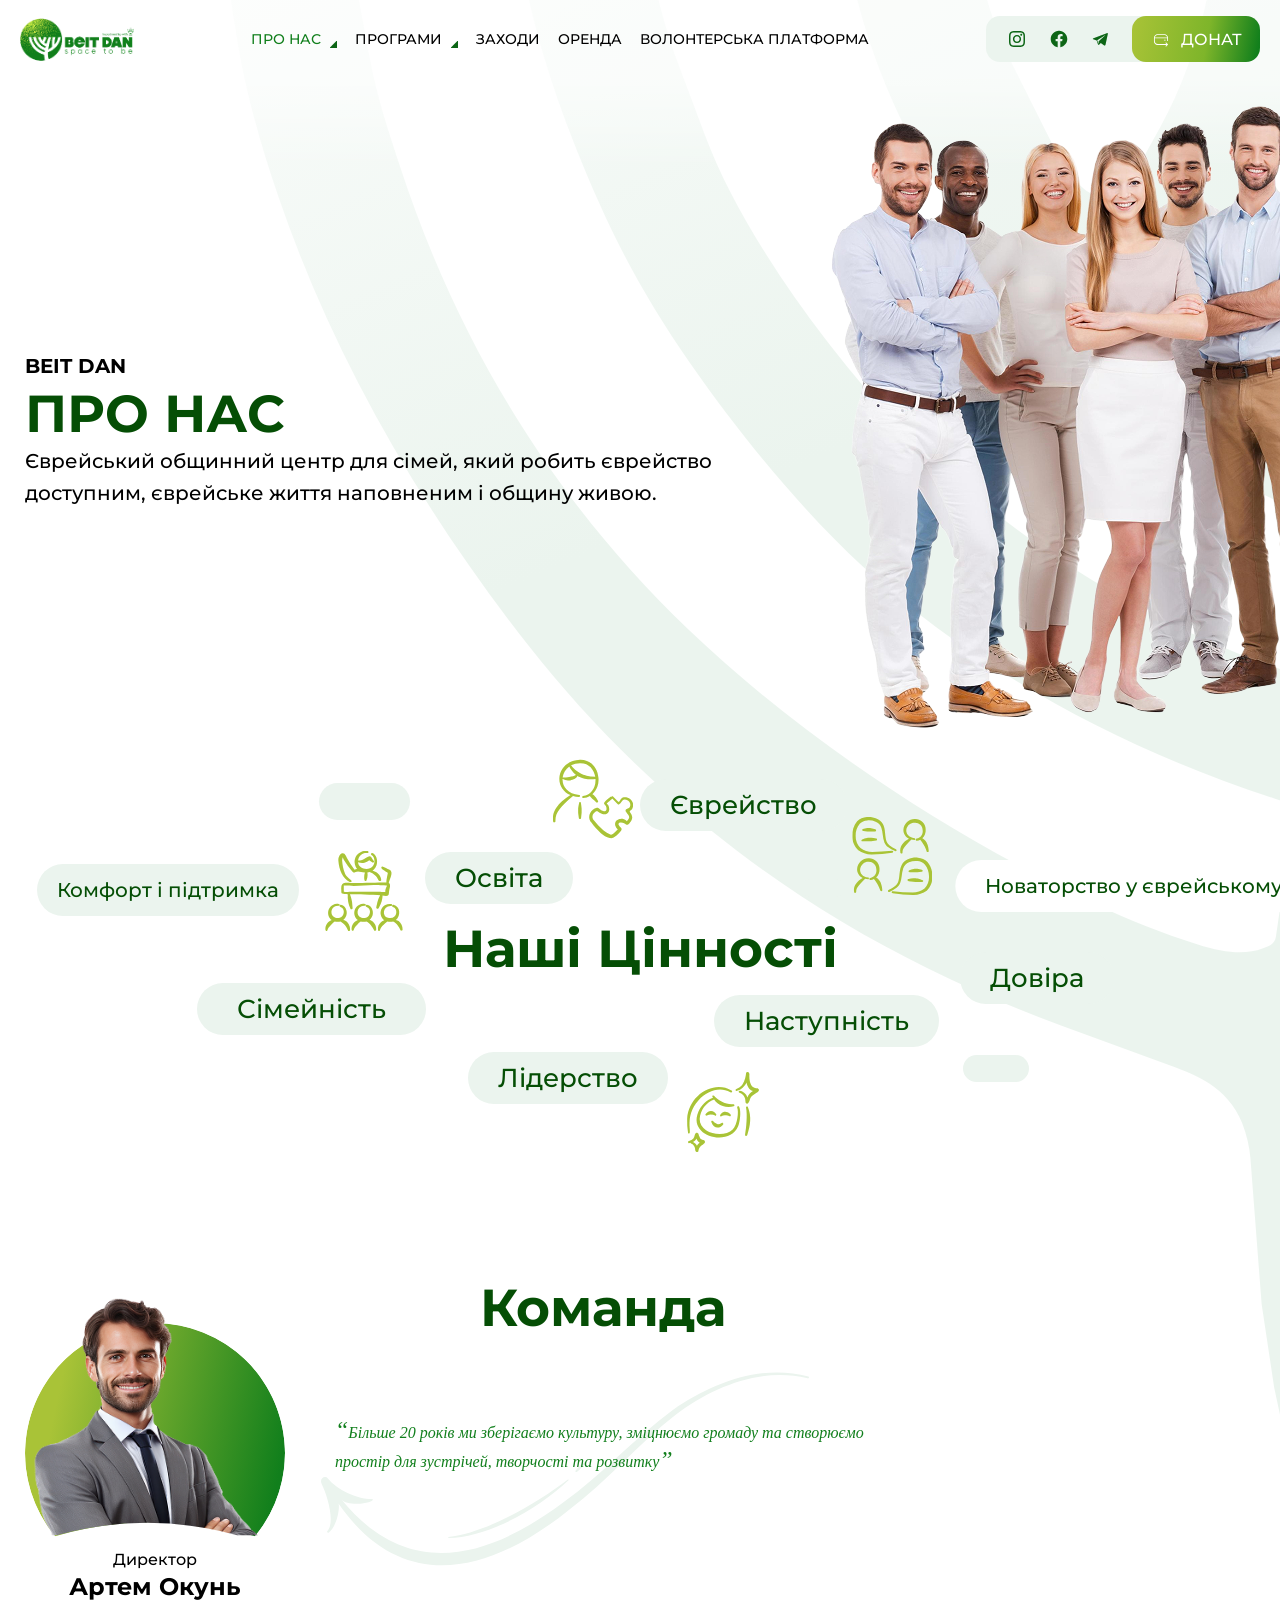
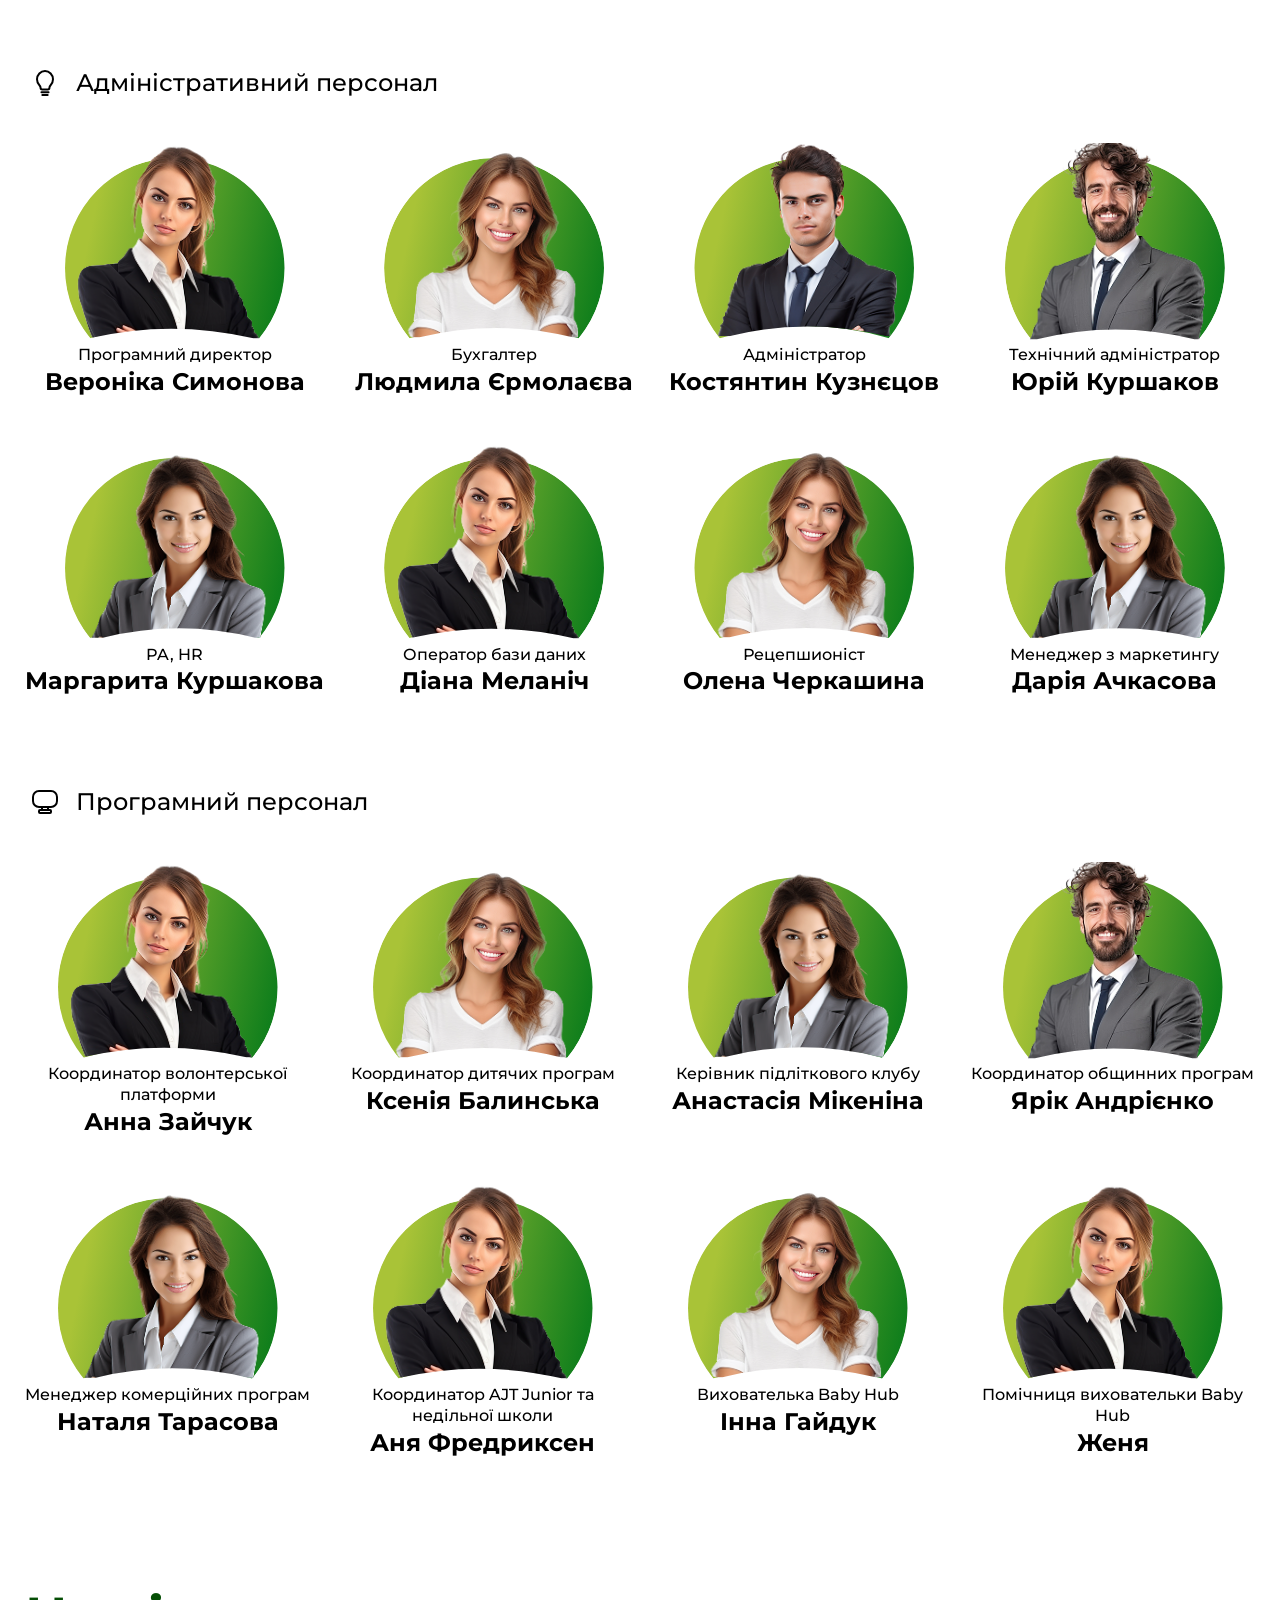
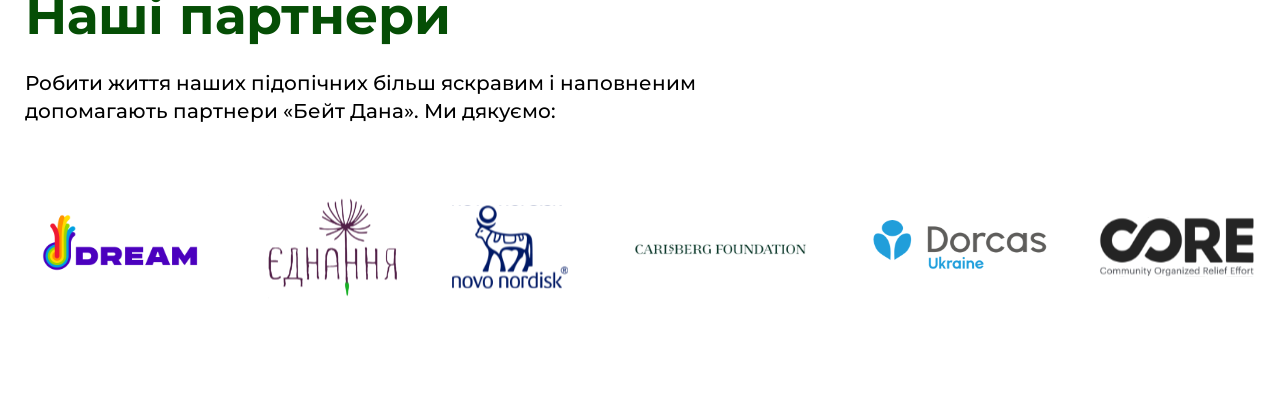
==== commit a50abf0e: "about upd" ====
--- a/about.html
+++ b/about.html
@@ -14,6 +14,17 @@
 </head>
 
 <body>
+
+  <svg class="visually-hidden" width="0" height="0" aria-hidden="true">
+    <defs>
+      <clipPath id="team-profile-clip" clipPathUnits="objectBoundingBox">
+        <path d="M 0.115 0.82 A 0.5 0.5 0 1 1 0.885 0.82 Q 0.5 0.71 0.115 0.82 Z" />
+      </clipPath>
+      <clipPath id="team-profile-photo-clip" clipPathUnits="objectBoundingBox">
+        <path d="M 0 0 H 1 V 0.828 L 0.885 0.828 Q 0.5 0.745 0.115 0.828 H 0 V 0 Z" />
+      </clipPath>
+    </defs>
+  </svg>
 
   <header class="header">
     <div class="header__inner">
@@ -29,7 +40,7 @@
       <div class="header__menu" id="header-menu">
         <nav class="nav">
           <ul class="nav__list">
-            <li class="nav__item nav__item--dropdown">
+            <li class="nav__item nav__item--dropdown nav__item--active">
               <a class="nav__link" href="#about">Про нас</a>
               <ul class="nav__dropdown">
                 <li class="nav__dropdown-item">
@@ -89,7 +100,315 @@
     </div>
   </header>
 
-  <main>
+  <main class="main">
+
+    <section class="about">
+      <div class="container">
+        <div class="about__inner">
+          <div class="about__content">
+            <div class="about__subtitle">
+              BEIT DAN
+            </div>
+            <h2 class="about__title">
+              Про нас
+            </h2>
+            <p class="about__text">
+              Єврейський общинний центр для сімей, який робить єврейство доступним, єврейське життя наповненим і общину
+              живою.
+            </p>
+          </div>
+          <div class="about__image">
+            <img src="./images/about.png" alt="">
+          </div>
+        </div>
+      </div>
+    </section>
+    <section class="values">
+      <div class="container">
+        <div class="values__inner">
+          <div class="values__top">
+            <h2 class="values__title">
+              Наші цінності
+            </h2>
+          </div>
+          <div class="values__items">
+            <div class="values__item-wrap">
+              <div class="values__item">Освіта</div>
+            </div>
+            <div class="values__item-wrap">
+              <div class="values__item">Єврейство</div>
+            </div>
+            <div class="values__item-wrap">
+              <div class="values__item">Лідерство</div>
+            </div>
+            <div class="values__item-wrap">
+              <div class="values__item">Наступність</div>
+            </div>
+            <div class="values__item-wrap">
+              <div class="values__item" style="font-size: 20px; padding: 10px 20px">Комфорт і підтримка</div>
+            </div>
+            <div class="values__item-wrap">
+              <div class="values__item" style="padding: 10px 40px">Сімейність</div>
+            </div>
+            <div class="values__item-wrap">
+              <div class="values__item values__item-white">Новаторство у єврейському полі</div>
+            </div>
+            <div class="values__item-wrap">
+              <div class="values__item">Довіра</div>
+            </div>
+          </div>
+        </div>
+      </div>
+    </section>
+    <section class="team">
+      <div class="container">
+        <div class="team__top">
+          <div class="team__profile">
+            <div class="team__profile-img">
+              <img src="./images/team-1.png" alt="">
+            </div>
+            <div class="team__info">
+              <div class="team__info-position">Директор</div>
+              <div class="team__info-name">Артем Окунь</div>
+            </div>
+          </div>
+          <div class="team__content">
+            <h2 class="team__title">
+              Команда
+            </h2>
+            <p class="team__text">
+              <span>“</span>Більше 20 років ми зберігаємо культуру, зміцнюємо громаду
+              та створюємо простір для зустрічей, творчості та розвитку<span>”</span>
+            </p>
+          </div>
+        </div>
+        <div class="team__crew">
+          <div class="team__crew-title">
+            <img src="./images/bulb.svg" alt="">
+            <span>Адміністративний персонал</span>
+          </div>
+          <div class="team__inner">
+            <div class="team__profile">
+              <div class="team__profile-img">
+                <img src="./images/team-2.png" alt="">
+              </div>
+              <div class="team__info">
+                <div class="team__info-position">Програмний директор</div>
+                <div class="team__info-name">Вероніка Симонова</div>
+              </div>
+            </div>
+            <div class="team__profile">
+              <div class="team__profile-img">
+                <img src="./images/team-3.png" alt="">
+              </div>
+              <div class="team__info">
+                <div class="team__info-position">Бухгалтер</div>
+                <div class="team__info-name">Людмила Єрмолаєва</div>
+              </div>
+            </div>
+            <div class="team__profile">
+              <div class="team__profile-img">
+                <img src="./images/team-4.png" alt="">
+              </div>
+              <div class="team__info">
+                <div class="team__info-position">Адміністратор</div>
+                <div class="team__info-name">Костянтин Кузнєцов</div>
+              </div>
+            </div>
+            <div class="team__profile">
+              <div class="team__profile-img">
+                <img src="./images/team-5.png" alt="">
+              </div>
+              <div class="team__info">
+                <div class="team__info-position">Технічний адміністратор</div>
+                <div class="team__info-name">Юрій Куршаков</div>
+              </div>
+            </div>
+            <div class="team__profile">
+              <div class="team__profile-img">
+                <img src="./images/team-6.png" alt="">
+              </div>
+              <div class="team__info">
+                <div class="team__info-position">PA, HR</div>
+                <div class="team__info-name">Маргарита Куршакова</div>
+              </div>
+            </div>
+            <div class="team__profile">
+              <div class="team__profile-img">
+                <img src="./images/team-2.png" alt="">
+              </div>
+              <div class="team__info">
+                <div class="team__info-position">Оператор бази даних</div>
+                <div class="team__info-name">Діана Меланіч</div>
+              </div>
+            </div>
+            <div class="team__profile">
+              <div class="team__profile-img">
+                <img src="./images/team-3.png" alt="">
+              </div>
+              <div class="team__info">
+                <div class="team__info-position">Рецепшионіст</div>
+                <div class="team__info-name">Олена Черкашина</div>
+              </div>
+            </div>
+            <div class="team__profile">
+              <div class="team__profile-img">
+                <img src="./images/team-6.png" alt="">
+              </div>
+              <div class="team__info">
+                <div class="team__info-position">Менеджер з маркетингу</div>
+                <div class="team__info-name">Дарія Ачкасова</div>
+              </div>
+            </div>
+          </div>
+        </div>
+        <div class="team__crew team__crew--second">
+          <div class="team__crew-title">
+            <img src="./images/tv.svg" alt="">
+            <span>Програмний персонал</span>
+          </div>
+          <div class="team__inner">
+            <div class="team__profile">
+              <div class="team__profile-img">
+                <img src="./images/team-2.png" alt="">
+              </div>
+              <div class="team__info">
+                <div class="team__info-position">Координатор волонтерської
+                  платформи</div>
+                <div class="team__info-name">Анна Зайчук</div>
+              </div>
+            </div>
+            <div class="team__profile">
+              <div class="team__profile-img">
+                <img src="./images/team-3.png" alt="">
+              </div>
+              <div class="team__info">
+                <div class="team__info-position">Координатор дитячих програм</div>
+                <div class="team__info-name">Ксенія Балинська</div>
+              </div>
+            </div>
+            <div class="team__profile">
+              <div class="team__profile-img">
+                <img src="./images/team-6.png" alt="">
+              </div>
+              <div class="team__info">
+                <div class="team__info-position">Керівник підліткового клубу</div>
+                <div class="team__info-name">Анастасія Мікеніна</div>
+              </div>
+            </div>
+            <div class="team__profile">
+              <div class="team__profile-img">
+                <img src="./images/team-5.png" alt="">
+              </div>
+              <div class="team__info">
+                <div class="team__info-position">Координатор общинних програм</div>
+                <div class="team__info-name">Ярік Андрієнко</div>
+              </div>
+            </div>
+            <div class="team__profile">
+              <div class="team__profile-img">
+                <img src="./images/team-6.png" alt="">
+              </div>
+              <div class="team__info">
+                <div class="team__info-position">Менеджер комерційних програм</div>
+                <div class="team__info-name">Наталя Тарасова</div>
+              </div>
+            </div>
+            <div class="team__profile">
+              <div class="team__profile-img">
+                <img src="./images/team-2.png" alt="">
+              </div>
+              <div class="team__info">
+                <div class="team__info-position">Координатор AJT Junior
+                  та недільної школи</div>
+                <div class="team__info-name">Аня Фредриксен</div>
+              </div>
+            </div>
+            <div class="team__profile">
+              <div class="team__profile-img">
+                <img src="./images/team-3.png" alt="">
+              </div>
+              <div class="team__info">
+                <div class="team__info-position">Вихователька Baby Hub</div>
+                <div class="team__info-name">Інна Гайдук</div>
+              </div>
+            </div>
+            <div class="team__profile">
+              <div class="team__profile-img">
+                <img src="./images/team-2.png" alt="">
+              </div>
+              <div class="team__info">
+                <div class="team__info-position">Помічниця виховательки Baby Hub</div>
+                <div class="team__info-name">Женя</div>
+              </div>
+            </div>
+          </div>
+        </div>
+      </div>
+    </section>
+    <section class="partners">
+      <div class="container">
+        <div class="partners__inner">
+          <h2 class="partners__title">Наші партнери</h2>
+          <p class="partners__text">
+            Робити життя наших підопічних більш яскравим і наповненим допомагають партнери «Бейт Дана». Ми дякуємо:
+          </p>
+          <div class="partners__images">
+            <img class="partners__img" src="./images/partners-1.svg" alt="">
+            <img class="partners__img" src="./images/partners-2.svg" alt="">
+            <img class="partners__img" src="./images/partners-3.svg" alt="">
+            <img class="partners__img" src="./images/partners-4.svg" alt="">
+            <img class="partners__img" src="./images/partners-5.svg" alt="">
+            <img class="partners__img" src="./images/partners-6.svg" alt="">
+          </div>
+        </div>
+      </div>
+    </section>
+
+
+
+
+
+
+
+
+
+
+
+
+
+
+
+
+
+
+
+
+
+
+
+
+
+
+
+
+
+
+
+
+
+
+
+
+
+
+
+
+
+
+
+
+
   </main>
 
   <!--
@@ -194,4 +513,4 @@
   <script src="js/main.js"></script>
 </body>
 
-</html>
+</html>
--- a/css/style.css
+++ b/css/style.css
@@ -47,6 +47,10 @@
 	width: 100%;
 	z-index: 100;
 	background: #fff;
+}
+
+.header.header--scrolled {
+	padding-top: 0;
 }
 .header__inner {
 	display: flex;
@@ -228,7 +232,8 @@
 	background: #ebf4ee;
 }
 
-.nav__item:hover {
+.nav__item:hover,
+.nav__item--active {
 	color: #117f1c;
 }
 
@@ -1582,7 +1587,7 @@
 	background-size: contain;
 	background-position: center;
 	right: -23px;
-	bottom: 0;
+	bottom: -0.5px;
 }
 .shows__btn::before,
 .rent__btn::before {
@@ -1594,7 +1599,7 @@
 	background-repeat: no-repeat;
 	background-size: contain;
 	background-position: center;
-	bottom: 0;
+	bottom: -0.5px;
 	transform: rotate(-90deg);
 	left: -23px;
 }
@@ -1744,6 +1749,92 @@
 	font-size: 24px;
 	font-weight: 500;
 	line-height: normal;
+}
+
+body:has(.main .about) .header {
+	background: transparent;
+	transition:
+		background-color 0.3s ease,
+		padding-top 0.3s ease;
+}
+
+body:has(.main .about) .header.header--scrolled {
+	background: #fff;
+}
+
+.main:has(.about) {
+	--about-decor-header: calc(114px + var(--header-top-gap, 15px));
+	--about-decor-fade: 90px;
+	overflow: visible;
+}
+
+.main:has(.about)::after {
+	content: '';
+	position: absolute;
+	top: calc(-1 * var(--about-decor-header));
+	right: 0;
+	width: 1500px;
+	height: 1500px;
+	background-image: url('../images/main.svg');
+	background-repeat: no-repeat;
+	background-size: contain;
+	background-position: top right;
+	pointer-events: none;
+	z-index: 0;
+	-webkit-mask-image: linear-gradient(
+		to bottom,
+		rgba(0, 0, 0, 0.45) 0,
+		rgba(0, 0, 0, 0.45) var(--about-decor-header),
+		rgba(0, 0, 0, 1) calc(var(--about-decor-header) + var(--about-decor-fade))
+	);
+	mask-image: linear-gradient(
+		to bottom,
+		rgba(0, 0, 0, 0.45) 0,
+		rgba(0, 0, 0, 0.45) var(--about-decor-header),
+		rgba(0, 0, 0, 1) calc(var(--about-decor-header) + var(--about-decor-fade))
+	);
+}
+.about {
+	position: relative;
+	z-index: 1;
+}
+
+.about__inner {
+	display: flex;
+	align-items: center;
+	justify-content: space-between;
+}
+.about__content {
+	flex: 0 0 705px;
+	max-width: 705px;
+}
+.about__subtitle {
+	color: var(--Black, #000);
+	font-family: Montserrat;
+	font-size: 20px;
+	font-style: normal;
+	font-weight: 700;
+	line-height: 32px; /* 160% */
+}
+.about__title {
+	color: var(--Dark-green, #054e05);
+	font-family: Montserrat;
+	font-size: 52px;
+	font-style: normal;
+	font-weight: 700;
+	line-height: normal;
+	text-transform: uppercase;
+}
+.about__text {
+	color: var(--Black, #000);
+	font-family: Montserrat;
+	font-size: 20px;
+	font-style: normal;
+	font-weight: 500;
+	line-height: 32px; /* 160% */
+}
+.about__image {
+	transform: translateX(50px);
 }
 
 @media (max-width: 1240px) {
@@ -3670,7 +3761,7 @@
 .join__btn-register::before {
 	content: '';
 	position: absolute;
-	left: -27px;
+	left: -26px;
 	bottom: -0.3px;
 	width: 27px;
 	height: 27px;
@@ -3684,7 +3775,7 @@
 .join__btn-register::after {
 	content: '';
 	position: absolute;
-	right: -26.5px;
+	right: -26px;
 	bottom: -0.3px;
 	width: 27px;
 	height: 27px;
@@ -5148,3 +5239,420 @@
 		margin-left: 0;
 	}
 }
+
+.values {
+	position: relative;
+	z-index: 1;
+	overflow: visible;
+}
+
+.values__inner {
+	position: relative;
+	min-height: 385px;
+}
+
+.values__top {
+	position: absolute;
+	inset: 0;
+	z-index: 2;
+	display: flex;
+	align-items: center;
+	justify-content: center;
+	pointer-events: none;
+}
+
+.values__title {
+	color: var(--Dark-green, #054e05);
+	font-family: Montserrat;
+	font-size: 52px;
+	font-style: normal;
+	font-weight: 700;
+	line-height: normal;
+	text-transform: capitalize;
+	margin: 0;
+	text-align: center;
+	pointer-events: none;
+}
+
+.values__items {
+	position: relative;
+	min-height: 385px;
+	overflow: visible;
+}
+
+.values__item-wrap {
+	position: absolute;
+	z-index: 1;
+}
+
+.values__item {
+	display: inline-block;
+	color: var(--Dark-green, #054e05);
+	font-family: Montserrat;
+	font-size: 26px;
+	font-style: normal;
+	font-weight: 500;
+	line-height: 32px;
+	padding: 10px 30px;
+	border-radius: 50px;
+	background: var(--Grey, #ebf4ee);
+}
+
+.values__item-white {
+	background: var(--White, #fff);
+	font-size: 20px;
+}
+
+.values__item-wrap:nth-child(1) {
+	top: 25%;
+	left: 32.5%;
+}
+.values__item-wrap:nth-child(2) {
+	top: 6%;
+	left: 50%;
+}
+.values__item-wrap:nth-child(3) {
+	top: 77%;
+	left: 36%;
+}
+.values__item-wrap:nth-child(4) {
+	top: 62%;
+	left: 56%;
+}
+.values__item-wrap:nth-child(5) {
+	top: 28%;
+	left: 1%;
+}
+.values__item-wrap:nth-child(6) {
+	top: 59%;
+	left: 14%;
+}
+.values__item-wrap:nth-child(7) {
+	top: 27%;
+	left: 66%;
+	transform: translateX(29%);
+}
+.values__item-wrap:nth-child(8) {
+	top: 51%;
+	left: 76%;
+}
+.values__item-wrap .values__item {
+	position: relative;
+}
+.values__item-wrap:nth-child(5) .values__item::after {
+	content: '';
+	position: absolute;
+	top: -13px;
+	right: -105px;
+	width: 80px;
+	height: 80px;
+	background-image: url('../images/values-1.svg');
+	background-repeat: no-repeat;
+	background-size: contain;
+	background-position: center;
+}
+.values__item-wrap:nth-child(2) .values__item::after {
+	content: '';
+	position: absolute;
+	top: -20px;
+	left: -87px;
+	width: 80px;
+	height: 80px;
+	background-image: url('../images/values-2.svg');
+	background-repeat: no-repeat;
+	background-size: contain;
+	background-position: center;
+}
+.values__item-wrap:nth-child(7) .values__item::after {
+	content: '';
+	position: absolute;
+	top: -44px;
+	left: -103px;
+	width: 80px;
+	height: 80px;
+	background-image: url('../images/values-3.svg');
+	background-repeat: no-repeat;
+	background-size: contain;
+	background-position: center;
+}
+.values__item-wrap:nth-child(3) .values__item::after {
+	content: '';
+	position: absolute;
+	top: 20px;
+	right: -95px;
+	width: 80px;
+	height: 80px;
+	background-image: url('../images/values-4.svg');
+	background-repeat: no-repeat;
+	background-size: contain;
+	background-position: center;
+}
+.values__item-wrap:nth-child(6) .values__item::after {
+	content: '';
+	position: absolute;
+	top: -200px;
+	right: 16px;
+	width: 91px;
+	height: 37px;
+	border-radius: 50px;
+	background: var(--Grey, #ebf4ee);
+}
+.values__item-wrap:nth-child(1) .values__item::after {
+	content: '';
+	position: absolute;
+	bottom: 7px;
+	right: -272px;
+	width: 44px;
+	height: 18px;
+	border-radius: 50px;
+	background: var(--Grey, #ebf4ee);
+}
+.values__item-wrap:nth-child(4) .values__item::after {
+	content: '';
+	position: absolute;
+	bottom: -35px;
+	right: -90px;
+	width: 66px;
+	height: 27px;
+	border-radius: 50px;
+	background: var(--Grey, #ebf4ee);
+}
+
+.team {
+	padding: 135px 0 125px;
+}
+
+.team__top {
+	display: flex;
+	gap: 50px;
+	margin-bottom: 60px;
+}
+
+.team__top .team__profile {
+	max-width: 350px;
+}
+
+.team__top .team__profile-img {
+	width: 260px;
+	height: 260px;
+	padding-top: 47px;
+}
+
+.team__top .team__profile-img::before {
+	width: 260px;
+	height: 260px;
+}
+
+.team__top .team__profile-img img {
+	width: 260px;
+	height: 331px;
+}
+.team__content {
+	max-width: 535px;
+	position: relative;
+}
+.team__content::before {
+	content: '';
+	position: absolute;
+	top: 30px;
+	left: -35px;
+	width: 510px;
+	height: 260px;
+	background: url('../images/team-arrow.svg') no-repeat center center;
+	background-size: cover;
+	z-index: -1;
+}
+.team__profile {
+	max-width: 300px;
+	overflow: visible;
+}
+.team__profile-img {
+	position: relative;
+	width: 220px;
+	height: 220px;
+	padding-top: 40px;
+	box-sizing: content-box;
+	margin-inline: auto;
+	overflow: visible;
+}
+
+.team__profile-img::before {
+	content: '';
+	position: absolute;
+	left: 50%;
+	bottom: 0;
+	z-index: 1;
+	width: 220px;
+	height: 220px;
+	border-radius: 50%;
+	background: linear-gradient(102deg, #a9c337 15.32%, #117f1c 90.79%);
+	transform: translateX(-50%);
+	-webkit-clip-path: url(#team-profile-clip);
+	clip-path: url(#team-profile-clip);
+}
+
+.team__profile-img img {
+	position: absolute;
+	left: 50%;
+	bottom: 0;
+	z-index: 2;
+	display: block;
+	width: 220px;
+	height: 280px;
+	object-fit: cover;
+	object-position: center top;
+	transform: translateX(-50%);
+	-webkit-clip-path: url(#team-profile-photo-clip);
+	clip-path: url(#team-profile-photo-clip);
+}
+
+.team__profile-img img[src$='team-1.png'] {
+	scale: 0.9;
+	left: 42%;
+	bottom: -20px;
+}
+
+.team__profile-img img[src$='team-2.png'] {
+	left: 47%;
+	height: 240px;
+	bottom: -4px;
+	scale: 0.97;
+}
+
+.team__profile-img img[src$='team-3.png'] {
+	left: 49.5%;
+	bottom: -1.5px;
+	width: 205px;
+	scale: 0.97;
+	height: 230px;
+}
+
+.team__profile-img img[src$='team-4.png'] {
+	left: 48%;
+	scale: 0.93;
+	bottom: -7px;
+	height: 250px;
+}
+
+.team__profile-img img[src$='team-5.png'] {
+	left: 47%;
+	bottom: -11px;
+	scale: 0.93;
+	height: 255px;
+}
+
+.team__profile-img img[src$='team-6.png'] {
+	left: 47%;
+	bottom: -12px;
+	scale: 0.9;
+	height: 255px;
+}
+.team__info {
+	margin-top: -33px;
+}
+.team__info-position {
+	text-align: center;
+	color: var(--Black, #000);
+	font-family: Montserrat;
+	font-size: 16px;
+	font-style: normal;
+	font-weight: 500;
+	line-height: 1.3;
+}
+.team__info-name {
+	text-align: center;
+	color: var(--Black, #000);
+	font-family: Montserrat;
+	font-size: 24px;
+	font-style: normal;
+	font-weight: 700;
+	line-height: 32px; /* 133.333% */
+	white-space: nowrap;
+}
+.team__title {
+	color: var(--Dark-green, #054e05);
+	font-family: Montserrat;
+	font-size: 52px;
+	font-style: normal;
+	text-align: center;
+	font-weight: 700;
+	line-height: normal;
+	text-transform: capitalize;
+	margin-bottom: 78px;
+}
+.team__text {
+	color: var(--Green, #117f1c);
+	font-family: Montserrat;
+	font-size: 16px;
+	font-style: italic;
+	font-weight: 500;
+	line-height: 26px;
+}
+.team__text span {
+	color: var(--Green, #117f1c);
+	font-family: Montserrat;
+	font-size: 24px;
+	font-style: italic;
+	font-weight: 500;
+	line-height: 26px; /* 108.333% */
+}
+
+.team__crew--second {
+	margin-top: 85px;
+}
+.team__crew-title {
+	display: flex;
+	align-items: center;
+	gap: 11px;
+	margin-bottom: 15px;
+}
+.team__crew-title span {
+	color: var(--Black, #000);
+	font-family: Montserrat;
+	font-size: 24px;
+	font-style: normal;
+	font-weight: 500;
+	line-height: 32px; /* 133.333% */
+}
+.team__inner {
+	display: grid;
+	grid-template-columns: repeat(4, 1fr);
+	grid-template-rows: repeat(2, auto);
+	row-gap: 20px;
+	column-gap: 30px;
+	justify-items: center;
+}
+
+.team__inner .team__profile {
+	width: 100%;
+	max-width: 300px;
+}
+
+.partners {
+	padding-bottom: 95px;
+}
+
+.partners__title {
+	color: var(--Dark-green, #054e05);
+	font-family: Montserrat;
+	font-size: 52px;
+	font-style: normal;
+	font-weight: 700;
+	line-height: normal;
+	margin-bottom: 22px;
+}
+.partners__text {
+	color: var(--Black, #000);
+	font-family: Montserrat;
+	font-size: 20px;
+	font-style: normal;
+	font-weight: 500;
+	line-height: 28px; /* 140% */
+	margin-bottom: 60px;
+	width: 705px;
+}
+.partners__images {
+	display: flex;
+	justify-content: space-between;
+	gap: 30px;
+}
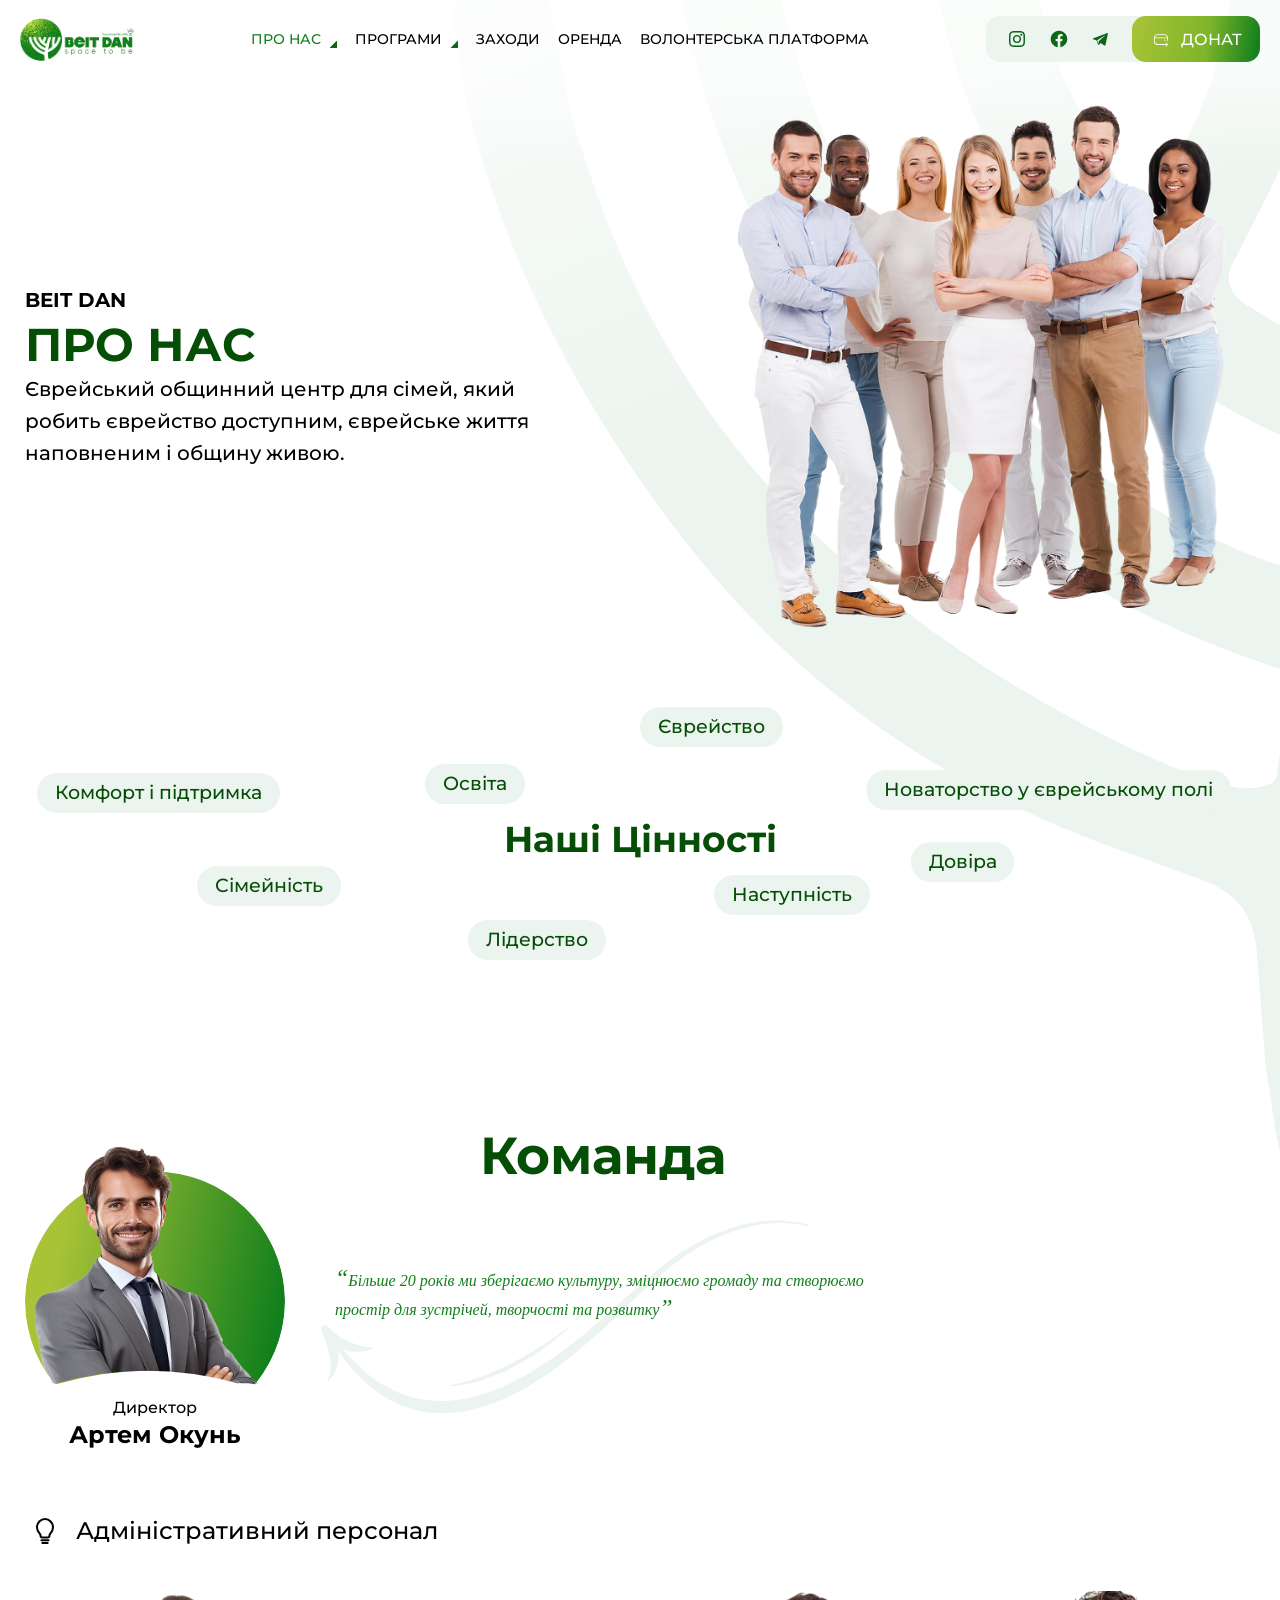
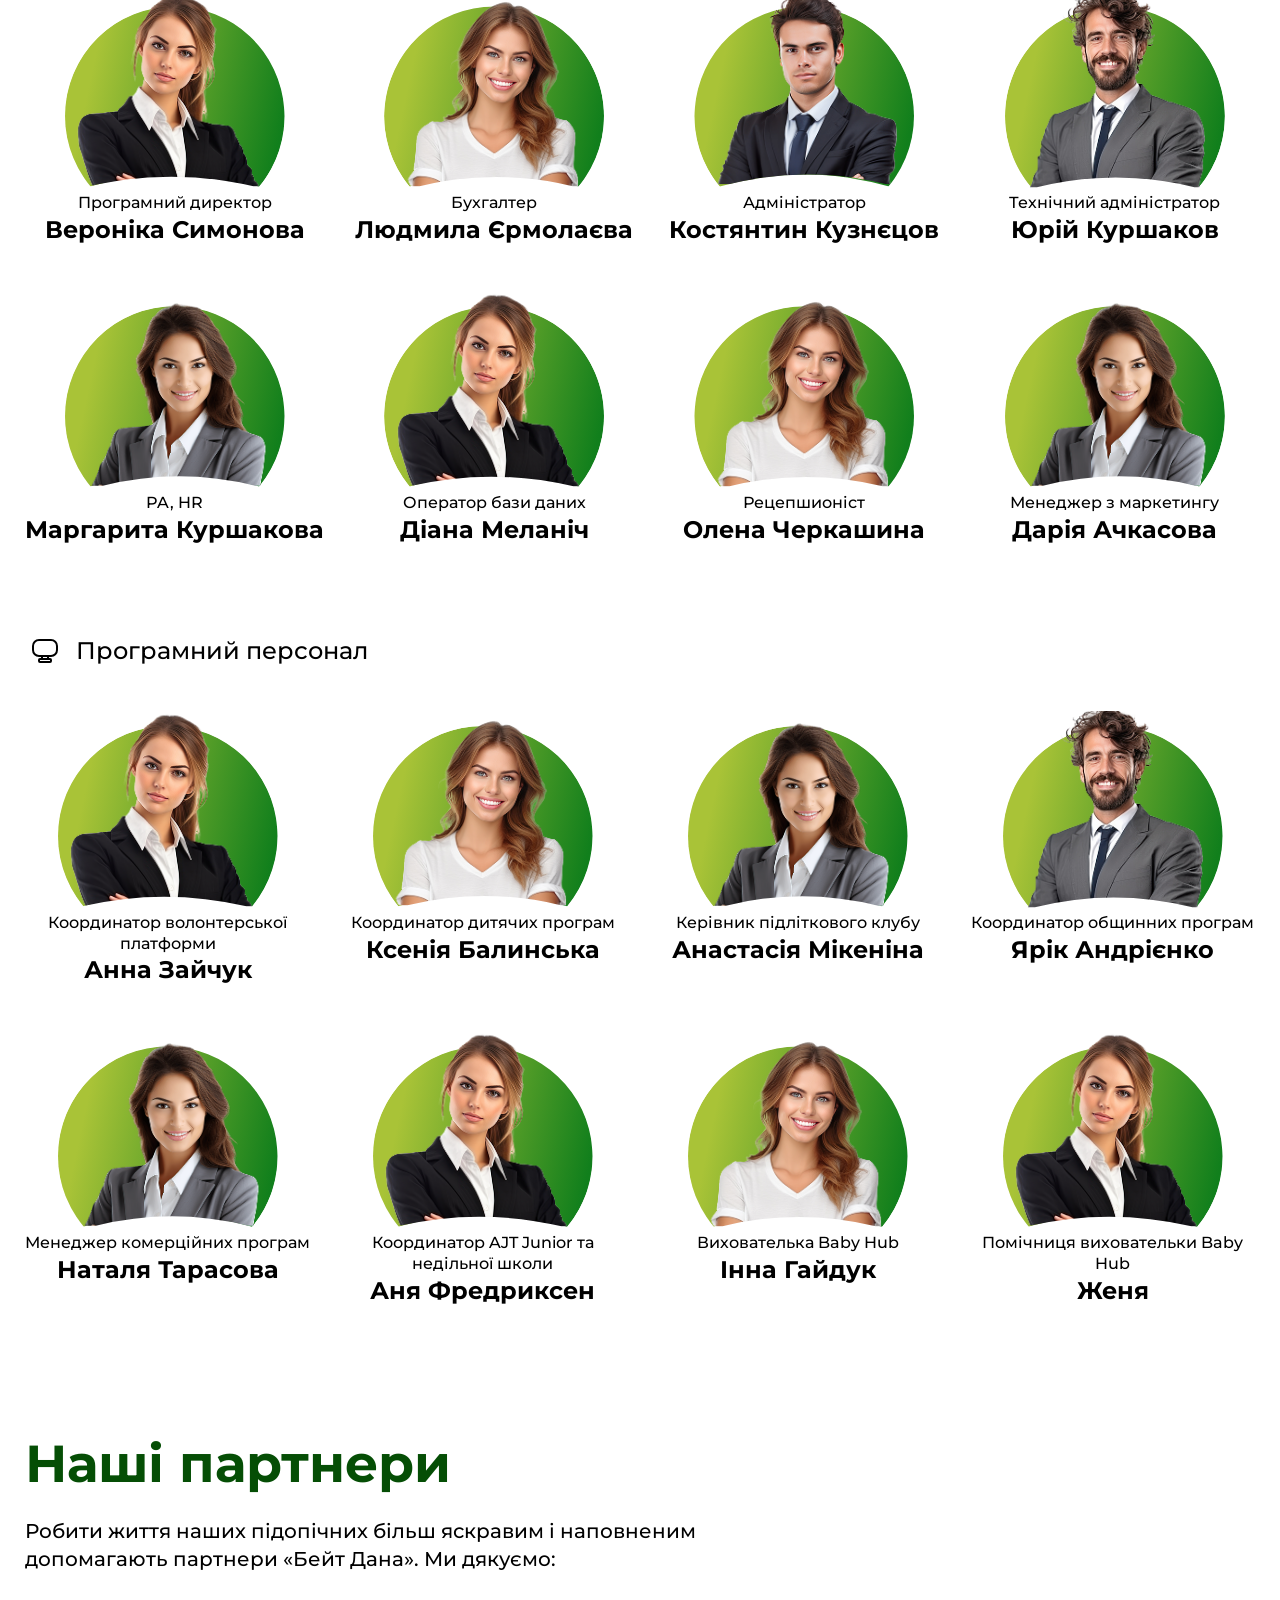
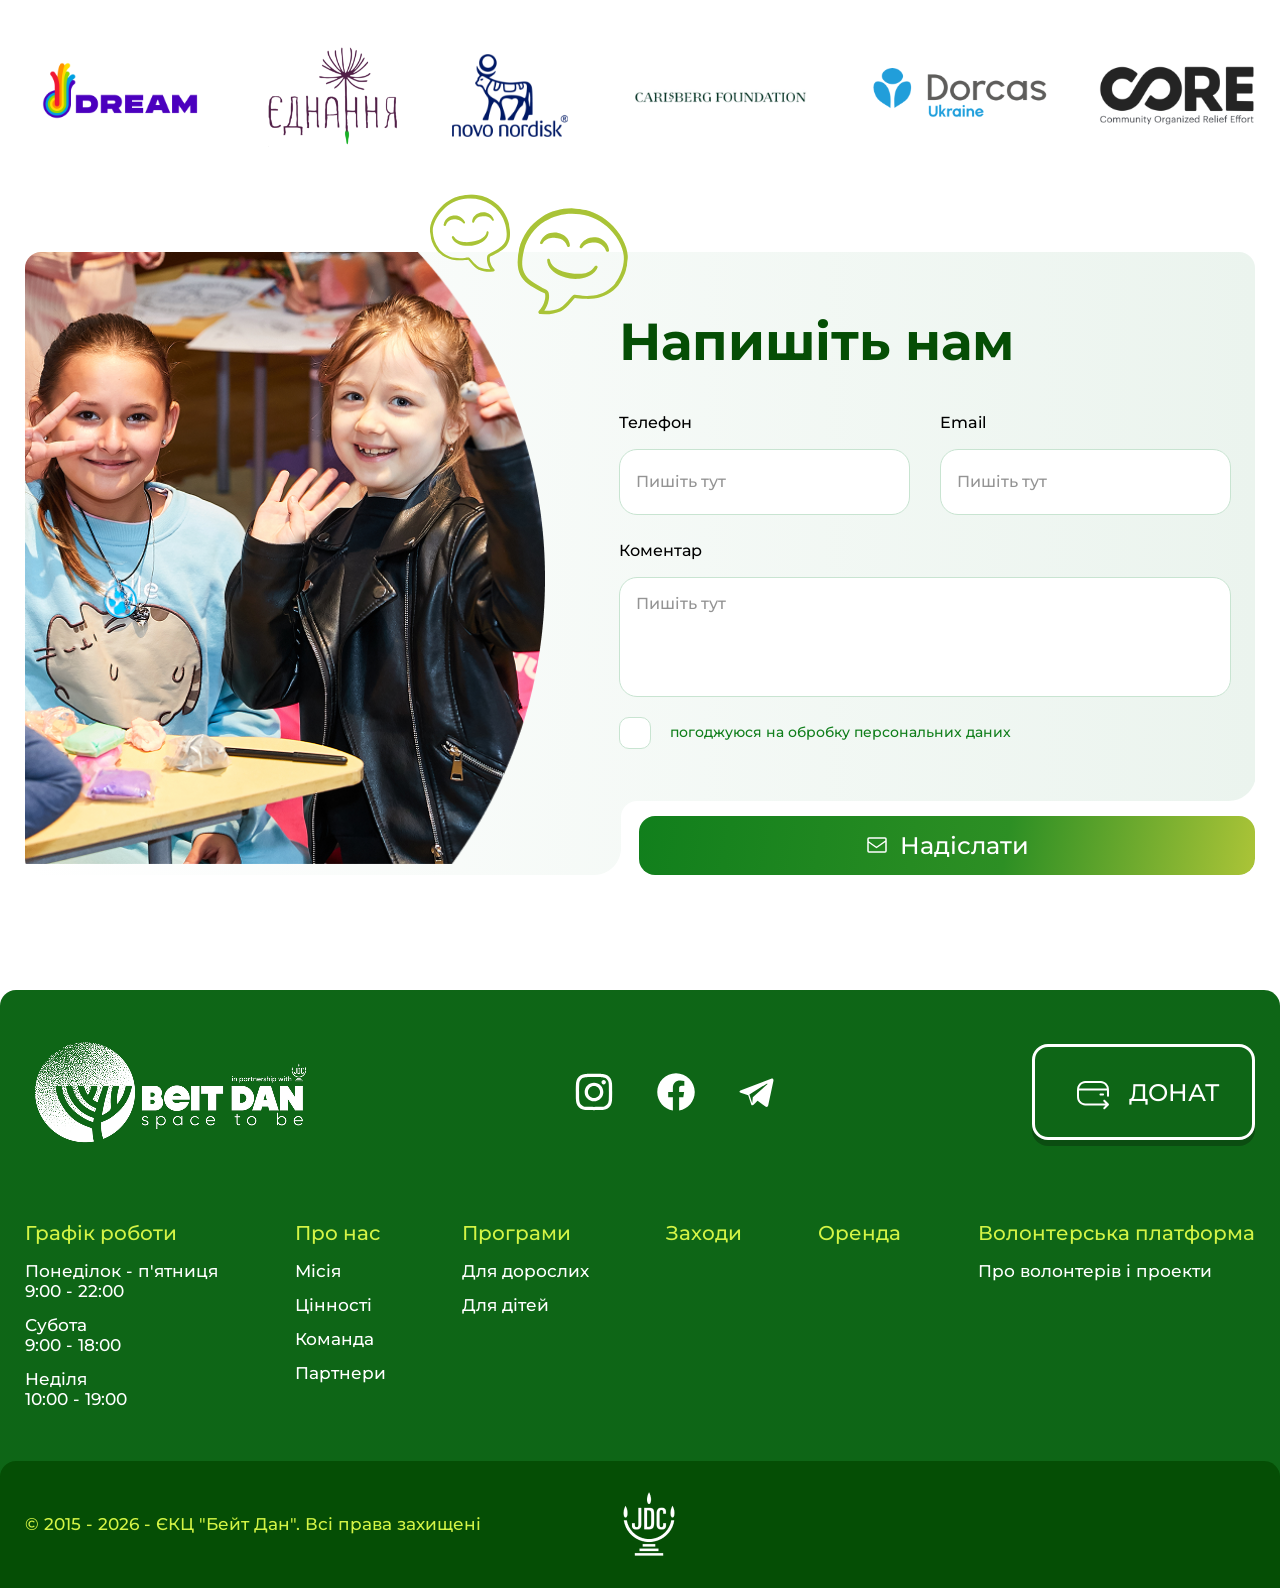
==== commit 94445a57: "about" ====
--- a/about.html
+++ b/about.html
@@ -145,13 +145,13 @@
               <div class="values__item">Наступність</div>
             </div>
             <div class="values__item-wrap">
-              <div class="values__item" style="font-size: 20px; padding: 10px 20px">Комфорт і підтримка</div>
-            </div>
-            <div class="values__item-wrap">
-              <div class="values__item" style="padding: 10px 40px">Сімейність</div>
+              <div class="values__item values__item--comfort">Комфорт і підтримка</div>
             </div>
             <div class="values__item-wrap">
               <div class="values__item values__item-white">Новаторство у єврейському полі</div>
+            </div>
+            <div class="values__item-wrap">
+              <div class="values__item values__item--family">Сімейність</div>
             </div>
             <div class="values__item-wrap">
               <div class="values__item">Довіра</div>
@@ -364,7 +364,46 @@
         </div>
       </div>
     </section>
-
+    <section class="contact">
+      <div class="container">
+        <div class="contact__inner">
+          <img class="contact__img" src="./images/contact.png" alt="">
+          <div class="contact__content">
+            <h2 class="contact__title">Напишіть нам</h2>
+            <form class="contact__form" id="contact-form" action="">
+              <div class="contact__form-row">
+                <div class="contact__field">
+                  <label class="contact__label" for="contact-phone">Телефон</label>
+                  <input class="contact__input" id="contact-phone" type="tel" name="phone" placeholder="Пишіть тут">
+                </div>
+                <div class="contact__field">
+                  <label class="contact__label" for="contact-email">Email</label>
+                  <input class="contact__input" id="contact-email" type="email" name="email" placeholder="Пишіть тут">
+                </div>
+              </div>
+              <div class="contact__field contact__field--full">
+                <label class="contact__label" for="contact-comment">Коментар</label>
+                <textarea class="contact__textarea" id="contact-comment" name="comment" placeholder="Пишіть тут"></textarea>
+              </div>
+              <label class="contact__agree">
+                <input class="contact__agree-input" type="checkbox" name="agreement" required>
+                <span class="contact__agree-text">погоджуюся на обробку персональних даних</span>
+              </label>
+            </form>
+            <div class="contact__bottom">
+              <div class="contact__bottom-submit">
+                <button class="contact__submit clubs__button" type="submit" form="contact-form">
+                  <svg width="24" height="24" viewBox="0 0 24 24" fill="none" aria-hidden="true">
+                    <path d="M3 8.5L11.5 14.5L20 8.5M4 19H20C20.5523 19 21 18.5523 21 18V6C21 5.44772 20.5523 5 20 5H4C3.44772 5 3 5.44772 3 6V18C3 18.5523 3.44772 19 4 19Z" stroke="currentColor" stroke-width="1.5" stroke-linecap="round" stroke-linejoin="round"/>
+                  </svg>
+                  <span>Надіслати</span>
+                </button>
+              </div>
+            </div>
+          </div>
+        </div>
+      </div>
+    </section>
 
 
 
@@ -411,7 +450,6 @@
 
   </main>
 
-  <!--
   <footer class="footer">
     <div class="container">
       <div class="footer__top">
@@ -508,8 +546,7 @@
       </div>
     </div>
   </footer>
-  -->
-
+  
   <script src="js/main.js"></script>
 </body>
 
--- a/css/style.css
+++ b/css/style.css
@@ -827,7 +827,7 @@
 		padding-top: var(--main-offset-top);
 	}
 
-	.main::before {
+	.main:has(.main__inner)::before {
 		content: '';
 		position: absolute;
 		left: max(-8%, -60px);
@@ -902,7 +902,7 @@
 		--main-offset-top: 12px;
 	}
 
-	.main::before {
+	.main:has(.main__inner)::before {
 		left: max(-12%, -48px);
 		top: var(--main-offset-top);
 		width: min(75vw, 400px);
@@ -932,7 +932,7 @@
 		padding-bottom: 20px;
 	}
 
-	.main::before {
+	.main:has(.main__inner)::before {
 		width: min(85vw, 340px);
 		height: min(72vw, 300px);
 	}
@@ -1763,9 +1763,14 @@
 }
 
 .main:has(.about) {
-	--about-decor-header: calc(114px + var(--header-top-gap, 15px));
+	--about-decor-header: var(--header-offset, calc(114px + var(--header-top-gap, 15px)));
 	--about-decor-fade: 90px;
 	overflow: visible;
+}
+
+.main:has(.about)::before {
+	content: none;
+	display: none;
 }
 
 .main:has(.about)::after {
@@ -1835,6 +1840,175 @@
 }
 .about__image {
 	transform: translateX(50px);
+}
+
+@media (max-width: 1600px) {
+	.main:has(.about)::after {
+		width: min(1500px, 96vw);
+		height: min(1500px, 96vw);
+	}
+
+	.about__inner {
+		gap: clamp(20px, 2.5vw, 32px);
+	}
+
+	.about__content {
+		flex: 0 1 clamp(480px, 44vw, 705px);
+		max-width: clamp(480px, 44vw, 705px);
+		min-width: 0;
+	}
+
+	.about__image {
+		flex: 1 1 auto;
+		min-width: 0;
+		max-width: min(691px, calc(100% - clamp(480px, 44vw, 705px) - clamp(20px, 2.5vw, 32px)));
+		transform: translateX(clamp(0px, 2.5vw, 50px));
+	}
+
+	.about__image img {
+		display: block;
+		width: 100%;
+		max-width: 100%;
+		height: auto;
+	}
+}
+
+@media (max-width: 1400px) {
+	.main:has(.about)::after {
+		width: min(1200px, 92vw);
+		height: min(1200px, 92vw);
+	}
+
+	.about__content {
+		flex: 0 1 clamp(420px, 42vw, 620px);
+		max-width: clamp(420px, 42vw, 620px);
+	}
+
+	.about__title {
+		font-size: clamp(40px, 3.6vw, 52px);
+	}
+
+	.about__image {
+		max-width: min(580px, 46vw);
+		transform: translateX(clamp(0px, 1.5vw, 30px));
+	}
+
+	.about__image img {
+		max-width: 100%;
+	}
+}
+
+@media (max-width: 1240px) {
+	.main:has(.about)::after {
+		width: min(1000px, 88vw);
+		height: min(1000px, 88vw);
+	}
+
+	.about__inner {
+		gap: clamp(16px, 2vw, 24px);
+	}
+
+	.about__content {
+		flex: 0 1 clamp(360px, 48%, 560px);
+		max-width: clamp(360px, 48%, 560px);
+	}
+
+	.about__subtitle,
+	.about__text {
+		font-size: clamp(16px, 1.6vw, 20px);
+		line-height: 1.6;
+	}
+
+	.about__title {
+		font-size: clamp(36px, 4vw, 48px);
+	}
+
+	.about__image {
+		max-width: min(480px, 50%);
+		transform: translateX(0);
+	}
+}
+
+@media (max-width: 1024px) {
+	.main:has(.about) {
+		overflow-x: clip;
+	}
+
+	.main:has(.about)::after {
+		width: min(780px, 120vw);
+		height: min(780px, 120vw);
+		right: -12%;
+		opacity: 0.85;
+	}
+
+	.about__inner {
+		gap: 28px;
+	}
+
+	.about__content {
+		flex: none;
+		max-width: 640px;
+		width: 100%;
+	}
+
+	.about__title {
+		font-size: clamp(32px, 5vw, 44px);
+	}
+
+	.about__subtitle,
+	.about__text {
+		font-size: clamp(16px, 2.2vw, 18px);
+	}
+
+	.about__image {
+		display: none;
+	}
+}
+
+@media (max-width: 768px) {
+	.main:has(.about)::after {
+		width: min(620px, 130vw);
+		height: min(620px, 130vw);
+		right: -18%;
+	}
+
+	.about__inner {
+		gap: 22px;
+	}
+
+	.about__content {
+		max-width: 100%;
+	}
+
+	.about__title {
+		font-size: clamp(28px, 6vw, 36px);
+	}
+}
+
+@media (max-width: 480px) {
+	.main:has(.about)::after {
+		width: min(480px, 140vw);
+		height: min(480px, 140vw);
+		right: -22%;
+	}
+
+	.about__inner {
+		gap: 18px;
+	}
+
+	.about__subtitle {
+		font-size: 14px;
+		line-height: 1.5;
+	}
+
+	.about__title {
+		font-size: clamp(24px, 7vw, 30px);
+	}
+
+	.about__text {
+		font-size: 15px;
+		line-height: 1.5;
+	}
 }
 
 @media (max-width: 1240px) {
@@ -5244,6 +5418,7 @@
 	position: relative;
 	z-index: 1;
 	overflow: visible;
+	padding-top: 40px;
 }
 
 .values__inner {
@@ -5303,6 +5478,15 @@
 	font-size: 20px;
 }
 
+.values__item--comfort {
+	font-size: 20px;
+	padding: 10px 20px;
+}
+
+.values__item--family {
+	padding: 10px 40px;
+}
+
 .values__item-wrap:nth-child(1) {
 	top: 25%;
 	left: 32.5%;
@@ -5324,13 +5508,13 @@
 	left: 1%;
 }
 .values__item-wrap:nth-child(6) {
-	top: 59%;
-	left: 14%;
-}
-.values__item-wrap:nth-child(7) {
 	top: 27%;
 	left: 66%;
 	transform: translateX(29%);
+}
+.values__item-wrap:nth-child(7) {
+	top: 59%;
+	left: 14%;
 }
 .values__item-wrap:nth-child(8) {
 	top: 51%;
@@ -5363,7 +5547,7 @@
 	background-size: contain;
 	background-position: center;
 }
-.values__item-wrap:nth-child(7) .values__item::after {
+.values__item-wrap:nth-child(6) .values__item::after {
 	content: '';
 	position: absolute;
 	top: -44px;
@@ -5387,7 +5571,7 @@
 	background-size: contain;
 	background-position: center;
 }
-.values__item-wrap:nth-child(6) .values__item::after {
+.values__item-wrap:nth-child(7) .values__item::after {
 	content: '';
 	position: absolute;
 	top: -200px;
@@ -5416,6 +5600,249 @@
 	height: 27px;
 	border-radius: 50px;
 	background: var(--Grey, #ebf4ee);
+}
+
+@media (max-width: 1600px) {
+	.values__inner,
+	.values__items {
+		min-height: clamp(340px, 24vw, 385px);
+	}
+
+	.values__title {
+		font-size: clamp(40px, 3.25vw, 52px);
+	}
+
+	.values__item,
+	.values__item-white,
+	.values__item--comfort,
+	.values__item--family {
+		font-size: clamp(20px, 1.6vw, 26px);
+		padding: clamp(8px, 0.6vw, 10px) clamp(18px, 1.8vw, 30px);
+		line-height: 1.25;
+	}
+
+	.values__item-white {
+		background: var(--Grey, #ebf4ee);
+	}
+
+	.values__item-wrap:nth-child(6) {
+		transform: translateX(18%);
+	}
+
+	.values__item-wrap:nth-child(5) .values__item::after,
+	.values__item-wrap:nth-child(2) .values__item::after,
+	.values__item-wrap:nth-child(6) .values__item::after,
+	.values__item-wrap:nth-child(3) .values__item::after {
+		width: clamp(56px, 5vw, 80px);
+		height: clamp(56px, 5vw, 80px);
+	}
+}
+
+@media (max-width: 1400px) {
+	.values {
+		overflow-x: clip;
+	}
+
+	.values__inner,
+	.values__items {
+		min-height: clamp(300px, 22vw, 360px);
+	}
+
+	.values__title {
+		font-size: clamp(34px, 2.8vw, 44px);
+	}
+
+	.values__item,
+	.values__item-white,
+	.values__item--comfort,
+	.values__item--family {
+		font-size: clamp(18px, 1.45vw, 22px);
+		padding: clamp(8px, 0.55vw, 10px) clamp(14px, 1.4vw, 24px);
+	}
+
+	.values__item-white {
+		background: var(--Grey, #ebf4ee);
+	}
+
+	.values__item-wrap:nth-child(6) {
+		transform: translateX(8%);
+	}
+
+	.values__item-wrap:nth-child(8) {
+		left: 72%;
+	}
+
+	.values__item-wrap:nth-child(5) .values__item::after,
+	.values__item-wrap:nth-child(2) .values__item::after,
+	.values__item-wrap:nth-child(7) .values__item::after,
+	.values__item-wrap:nth-child(3) .values__item::after,
+	.values__item-wrap:nth-child(6) .values__item::after,
+	.values__item-wrap:nth-child(1) .values__item::after,
+	.values__item-wrap:nth-child(4) .values__item::after {
+		display: none;
+	}
+}
+
+@media (max-width: 1240px) {
+	.values__inner,
+	.values__items {
+		min-height: clamp(280px, 28vw, 330px);
+	}
+
+	.values__title {
+		font-size: clamp(30px, 3.2vw, 38px);
+	}
+
+	.values__item,
+	.values__item-white,
+	.values__item--comfort,
+	.values__item--family {
+		font-size: clamp(16px, 1.6vw, 20px);
+		padding: 8px 16px;
+	}
+
+	.values__item-white {
+		background: var(--Grey, #ebf4ee);
+	}
+
+	.values__item-wrap:nth-child(1) {
+		left: 28%;
+	}
+
+	.values__item-wrap:nth-child(5) {
+		left: 0;
+	}
+
+	.values__item-wrap:nth-child(6) {
+		left: 62%;
+		transform: none;
+	}
+
+	.values__item-wrap:nth-child(8) {
+		left: 68%;
+		top: 54%;
+	}
+}
+
+@media (max-width: 1024px) {
+	.values {
+		overflow-x: visible;
+		padding-top: clamp(48px, 7vw, 72px);
+		padding-bottom: 8px;
+	}
+
+	.values__inner {
+		min-height: auto;
+		display: flex;
+		flex-direction: column;
+		align-items: center;
+		gap: 28px;
+	}
+
+	.values__top {
+		position: static;
+		inset: auto;
+		width: 100%;
+	}
+
+	.values__title {
+		font-size: clamp(28px, 4.5vw, 36px);
+	}
+
+	.values__items {
+		position: static;
+		min-height: auto;
+		display: flex;
+		flex-wrap: wrap;
+		justify-content: center;
+		align-items: center;
+		gap: 12px 14px;
+		width: 100%;
+		max-width: 640px;
+		margin: 0 auto;
+	}
+
+	.values__item-wrap {
+		position: static;
+		transform: none;
+	}
+
+	.values__item,
+	.values__item-white,
+	.values__item--comfort,
+	.values__item--family {
+		font-size: clamp(15px, 2.1vw, 18px);
+		padding: 10px 18px;
+		line-height: 1.3;
+		white-space: normal;
+		text-align: center;
+	}
+
+	.values__item-white {
+		background: var(--Grey, #ebf4ee);
+	}
+}
+
+@media (max-width: 768px) {
+	.values {
+		padding-top: clamp(40px, 8vw, 56px);
+	}
+
+	.values__inner {
+		gap: 22px;
+	}
+
+	.values__title {
+		font-size: clamp(26px, 5.5vw, 32px);
+	}
+
+	.values__items {
+		gap: 10px 12px;
+		max-width: 100%;
+	}
+
+	.values__item,
+	.values__item-white,
+	.values__item--comfort,
+	.values__item--family {
+		font-size: clamp(14px, 2.4vw, 16px);
+		padding: 9px 16px;
+	}
+
+	.values__item-white {
+		background: var(--Grey, #ebf4ee);
+	}
+}
+
+@media (max-width: 480px) {
+	.values {
+		padding-top: clamp(32px, 9vw, 48px);
+	}
+
+	.values__inner {
+		gap: 18px;
+	}
+
+	.values__title {
+		font-size: clamp(22px, 6.5vw, 28px);
+	}
+
+	.values__items {
+		gap: 8px 10px;
+	}
+
+	.values__item,
+	.values__item-white,
+	.values__item--comfort,
+	.values__item--family {
+		font-size: 14px;
+		padding: 8px 14px;
+		border-radius: 40px;
+	}
+
+	.values__item-white {
+		background: var(--Grey, #ebf4ee);
+	}
 }
 
 .team {
@@ -5628,6 +6055,359 @@
 	max-width: 300px;
 }
 
+@media (max-width: 1240px) {
+	.team {
+		padding: clamp(80px, 9vw, 135px) 0 clamp(70px, 8vw, 125px);
+	}
+
+	.team__top {
+		gap: clamp(24px, 3vw, 50px);
+		margin-bottom: clamp(40px, 4.5vw, 60px);
+		align-items: flex-start;
+	}
+
+	.team__top .team__profile {
+		flex: 0 1 clamp(240px, 26vw, 350px);
+		max-width: clamp(240px, 26vw, 350px);
+		min-width: 0;
+	}
+
+	.team__top .team__profile-img {
+		width: clamp(200px, 21vw, 260px);
+		height: clamp(200px, 21vw, 260px);
+		padding-top: clamp(36px, 3.8vw, 47px);
+	}
+
+	.team__top .team__profile-img::before {
+		width: clamp(200px, 21vw, 260px);
+		height: clamp(200px, 21vw, 260px);
+	}
+
+	.team__top .team__profile-img img {
+		width: clamp(200px, 21vw, 260px);
+		height: clamp(255px, 26.7vw, 331px);
+	}
+
+	.team__content {
+		flex: 1 1 auto;
+		min-width: 0;
+		max-width: clamp(360px, 42vw, 535px);
+	}
+
+	.team__content::before {
+		top: clamp(20px, 2.4vw, 30px);
+		left: clamp(-20px, -2.4vw, -35px);
+		width: min(100%, clamp(340px, 41vw, 510px));
+		height: clamp(195px, 21vw, 260px);
+		background-size: contain;
+	}
+
+	.team__title {
+		font-size: clamp(40px, 4.2vw, 52px);
+		margin-bottom: clamp(48px, 5.5vw, 78px);
+	}
+
+	.team__text {
+		font-size: clamp(14px, 1.3vw, 16px);
+		line-height: 1.625;
+	}
+
+	.team__text span {
+		font-size: clamp(20px, 1.94vw, 24px);
+	}
+
+	.team__profile {
+		max-width: 100%;
+		min-width: 0;
+	}
+
+	.team__profile-img {
+		width: clamp(180px, 17.7vw, 220px);
+		height: clamp(180px, 17.7vw, 220px);
+		padding-top: clamp(32px, 3.2vw, 40px);
+	}
+
+	.team__profile-img::before {
+		width: clamp(180px, 17.7vw, 220px);
+		height: clamp(180px, 17.7vw, 220px);
+	}
+
+	.team__profile-img img {
+		width: clamp(180px, 17.7vw, 220px);
+		height: clamp(229px, 22.6vw, 280px);
+	}
+
+	.team__profile-img img[src$='team-1.png'] {
+		bottom: clamp(-16px, -1.6vw, -20px);
+	}
+
+	.team__profile-img img[src$='team-2.png'] {
+		height: clamp(196px, 19.4vw, 240px);
+		bottom: clamp(-3px, -0.32vw, -4px);
+	}
+
+	.team__profile-img img[src$='team-3.png'] {
+		width: clamp(167px, 16.5vw, 205px);
+		height: clamp(188px, 18.5vw, 230px);
+	}
+
+	.team__profile-img img[src$='team-4.png'] {
+		height: clamp(204px, 20.2vw, 250px);
+		bottom: clamp(-6px, -0.56vw, -7px);
+	}
+
+	.team__profile-img img[src$='team-5.png'] {
+		height: clamp(208px, 20.6vw, 255px);
+		bottom: clamp(-9px, -0.89vw, -11px);
+	}
+
+	.team__profile-img img[src$='team-6.png'] {
+		height: clamp(208px, 20.6vw, 255px);
+		bottom: clamp(-10px, -0.97vw, -12px);
+	}
+
+	.team__info {
+		margin-top: clamp(-28px, -2.7vw, -33px);
+	}
+
+	.team__info-position {
+		font-size: clamp(14px, 1.3vw, 16px);
+		line-height: 1.35;
+	}
+
+	.team__info-name {
+		font-size: clamp(20px, 1.94vw, 24px);
+		line-height: 1.33;
+		white-space: normal;
+		overflow-wrap: break-word;
+	}
+
+	.team__crew--second {
+		margin-top: clamp(60px, 6.8vw, 85px);
+	}
+
+	.team__crew-title {
+		gap: clamp(8px, 0.9vw, 11px);
+		margin-bottom: clamp(12px, 1.2vw, 15px);
+	}
+
+	.team__crew-title span {
+		font-size: clamp(20px, 1.94vw, 24px);
+		line-height: 1.33;
+	}
+
+	.team__inner {
+		grid-template-columns: repeat(4, minmax(0, 1fr));
+		column-gap: clamp(16px, 2vw, 30px);
+		row-gap: clamp(16px, 1.6vw, 20px);
+	}
+
+	.team__inner .team__profile {
+		max-width: 100%;
+	}
+}
+
+@media (max-width: 1024px) {
+	.team__top {
+		flex-wrap: wrap;
+		justify-content: center;
+	}
+
+	.team__top .team__profile {
+		flex: 0 1 auto;
+	}
+
+	.team__content {
+		flex: 1 1 100%;
+		max-width: 640px;
+		margin-inline: auto;
+	}
+
+	.team__content::before {
+		left: 50%;
+		transform: translateX(-50%);
+		width: min(100%, 480px);
+	}
+
+	.team__title {
+		font-size: clamp(36px, 4.5vw, 44px);
+		margin-bottom: clamp(36px, 4.5vw, 56px);
+	}
+
+	.team__inner {
+		grid-template-columns: repeat(3, minmax(0, 1fr));
+		column-gap: clamp(20px, 2.5vw, 28px);
+		row-gap: clamp(24px, 2.8vw, 32px);
+	}
+
+	.team__profile-img {
+		width: clamp(170px, 20vw, 200px);
+		height: clamp(170px, 20vw, 200px);
+		padding-top: clamp(28px, 3.4vw, 36px);
+	}
+
+	.team__profile-img::before {
+		width: clamp(170px, 20vw, 200px);
+		height: clamp(170px, 20vw, 200px);
+	}
+
+	.team__profile-img img {
+		width: clamp(170px, 20vw, 200px);
+		height: clamp(216px, 25.4vw, 254px);
+	}
+
+	.team__profile-img img[src$='team-2.png'] {
+		height: clamp(185px, 21.8vw, 218px);
+	}
+
+	.team__profile-img img[src$='team-3.png'] {
+		width: clamp(158px, 18.6vw, 186px);
+		height: clamp(178px, 20.9vw, 209px);
+	}
+
+	.team__profile-img img[src$='team-4.png'] {
+		height: clamp(193px, 22.7vw, 227px);
+	}
+
+	.team__profile-img img[src$='team-5.png'] {
+		height: clamp(197px, 23.1vw, 232px);
+	}
+
+	.team__profile-img img[src$='team-6.png'] {
+		height: clamp(197px, 23.1vw, 232px);
+	}
+}
+
+@media (max-width: 768px) {
+	.team {
+		padding: clamp(56px, 10vw, 80px) 0 clamp(48px, 8vw, 70px);
+	}
+
+	.team__top {
+		flex-direction: column;
+		align-items: center;
+		text-align: center;
+		gap: clamp(28px, 5vw, 40px);
+	}
+
+	.team__top .team__profile {
+		max-width: 100%;
+	}
+
+	.team__content {
+		max-width: 100%;
+	}
+
+	.team__content::before {
+		width: min(100%, 400px);
+		height: clamp(160px, 28vw, 210px);
+	}
+
+	.team__title {
+		font-size: clamp(32px, 5.5vw, 40px);
+		margin-bottom: clamp(28px, 5vw, 44px);
+	}
+
+	.team__crew-title span {
+		font-size: clamp(18px, 3.2vw, 22px);
+	}
+
+	.team__inner {
+		grid-template-columns: repeat(2, minmax(0, 1fr));
+		column-gap: clamp(16px, 4vw, 24px);
+		row-gap: clamp(28px, 5vw, 36px);
+	}
+
+	.team__info-name {
+		font-size: clamp(18px, 3.2vw, 22px);
+	}
+
+	.team__crew--second {
+		margin-top: clamp(48px, 8vw, 64px);
+	}
+}
+
+@media (max-width: 480px) {
+	.team__top .team__profile-img {
+		width: clamp(180px, 48vw, 220px);
+		height: clamp(180px, 48vw, 220px);
+		padding-top: clamp(30px, 8vw, 40px);
+	}
+
+	.team__top .team__profile-img::before {
+		width: clamp(180px, 48vw, 220px);
+		height: clamp(180px, 48vw, 220px);
+	}
+
+	.team__top .team__profile-img img {
+		width: clamp(180px, 48vw, 220px);
+		height: clamp(229px, 61vw, 280px);
+	}
+
+	.team__title {
+		font-size: clamp(28px, 7vw, 34px);
+	}
+
+	.team__text,
+	.team__text span {
+		font-size: clamp(14px, 3.6vw, 16px);
+	}
+
+	.team__inner {
+		column-gap: clamp(12px, 3.5vw, 18px);
+		row-gap: clamp(24px, 6vw, 32px);
+	}
+
+	.team__profile-img {
+		width: clamp(150px, 40vw, 180px);
+		height: clamp(150px, 40vw, 180px);
+		padding-top: clamp(24px, 6.5vw, 32px);
+	}
+
+	.team__profile-img::before {
+		width: clamp(150px, 40vw, 180px);
+		height: clamp(150px, 40vw, 180px);
+	}
+
+	.team__profile-img img {
+		width: clamp(150px, 40vw, 180px);
+		height: clamp(191px, 51vw, 229px);
+	}
+
+	.team__profile-img img[src$='team-2.png'] {
+		height: clamp(163px, 43.6vw, 196px);
+	}
+
+	.team__profile-img img[src$='team-3.png'] {
+		width: clamp(140px, 37.3vw, 167px);
+		height: clamp(157px, 41.8vw, 188px);
+	}
+
+	.team__profile-img img[src$='team-4.png'] {
+		height: clamp(170px, 45.5vw, 204px);
+	}
+
+	.team__profile-img img[src$='team-5.png'] {
+		height: clamp(174px, 46.4vw, 208px);
+	}
+
+	.team__profile-img img[src$='team-6.png'] {
+		height: clamp(174px, 46.4vw, 208px);
+	}
+
+	.team__info {
+		margin-top: clamp(-24px, -6vw, -28px);
+	}
+
+	.team__info-position {
+		font-size: clamp(13px, 3.4vw, 15px);
+	}
+
+	.team__info-name {
+		font-size: clamp(16px, 4.2vw, 20px);
+	}
+}
+
 .partners {
 	padding-bottom: 95px;
 }
@@ -5654,5 +6434,487 @@
 .partners__images {
 	display: flex;
 	justify-content: space-between;
+	align-items: center;
 	gap: 30px;
 }
+
+.partners__img {
+	display: block;
+	flex-shrink: 1;
+	min-width: 0;
+	max-width: 100%;
+	height: auto;
+	object-fit: contain;
+}
+
+@media (max-width: 1240px) {
+	.partners {
+		padding-bottom: clamp(60px, 7.7vw, 95px);
+	}
+
+	.partners__title {
+		font-size: clamp(40px, 4.2vw, 52px);
+		margin-bottom: clamp(16px, 1.8vw, 22px);
+	}
+
+	.partners__text {
+		width: auto;
+		max-width: min(705px, 100%);
+		font-size: clamp(16px, 1.6vw, 20px);
+		line-height: 1.4;
+		margin-bottom: clamp(40px, 4.8vw, 60px);
+	}
+
+	.partners__images {
+		display: grid;
+		grid-template-columns: repeat(6, minmax(0, 1fr));
+		gap: clamp(16px, 2.4vw, 30px);
+		align-items: center;
+		justify-items: center;
+	}
+
+	.partners__img {
+		width: 100%;
+		max-width: 100%;
+		height: auto;
+		max-height: clamp(68px, 10vw, 124px);
+		object-fit: contain;
+	}
+
+	.partners__img:nth-child(4) {
+		order: 6;
+	}
+
+	.partners__img:nth-child(5) {
+		order: 5;
+	}
+
+	.partners__img:nth-child(6) {
+		order: 4;
+	}
+}
+
+@media (max-width: 768px) {
+	.partners {
+		padding-bottom: clamp(48px, 8vw, 60px);
+	}
+
+	.partners__title {
+		font-size: clamp(32px, 5.5vw, 40px);
+	}
+
+	.partners__text {
+		font-size: clamp(15px, 2.1vw, 16px);
+		margin-bottom: clamp(32px, 5vw, 40px);
+	}
+
+	.partners__images {
+		grid-template-columns: repeat(3, minmax(0, 1fr));
+		row-gap: clamp(24px, 4.5vw, 36px);
+		column-gap: clamp(16px, 3vw, 24px);
+	}
+
+	.partners__img {
+		max-height: clamp(56px, 12vw, 90px);
+	}
+}
+
+.contact {
+	position: relative;
+	padding-bottom: 115px;
+}
+
+.contact > .container {
+	position: relative;
+	z-index: 0;
+}
+
+.contact > .container::before {
+	content: '';
+	position: absolute;
+	top: -10%;
+	left: 33%;
+	width: 208px;
+	height: 135px;
+	z-index: 10;
+	pointer-events: none;
+	background: url('../images/contact-decor.svg') no-repeat center center;
+	background-size: cover;
+}
+
+.contact__inner {
+	display: flex;
+	position: relative;
+	align-items: stretch;
+	gap: 50px;
+	border-radius: 16px;
+	background: linear-gradient(270deg, #ebf4ee 0%, #fff 100%);
+	overflow: hidden;
+	z-index: 0;
+}
+.contact__img {
+	flex-shrink: 0;
+	width: 100%;
+	max-width: 520px;
+	height: auto;
+	object-fit: cover;
+}
+
+.contact__content {
+	flex: 1;
+	position: relative;
+	display: flex;
+	flex-direction: column;
+	padding: 58px 24px 110px;
+}
+
+.contact__title {
+	color: var(--Dark-green, #054e05);
+	font-family: Montserrat;
+	font-size: 52px;
+	font-style: normal;
+	font-weight: 700;
+	line-height: normal;
+	margin-bottom: 34px;
+}
+
+.contact__form {
+	display: flex;
+	flex-direction: column;
+	gap: 20px;
+}
+
+.contact__form-row {
+	display: grid;
+	grid-template-columns: 1fr 1fr;
+	gap: 30px;
+}
+
+.contact__field {
+	display: flex;
+	flex-direction: column;
+	gap: 10px;
+}
+
+.contact__label {
+	color: var(--Black, #000);
+	font-family: Montserrat;
+	font-size: 16px;
+	font-style: normal;
+	font-weight: 500;
+	line-height: 32px; /* 200% */
+}
+
+.contact__input,
+.contact__textarea {
+	width: 100%;
+	border-radius: 18px;
+	border: 1px solid #c8e4d1;
+	background: #fff;
+	padding: 16px;
+	color: #000;
+	font-family: Montserrat;
+	font-size: 16px;
+	font-style: normal;
+	font-weight: 500;
+	line-height: 32px; /* 200% */
+	transition: border-color 0.2s ease;
+}
+
+.contact__input::placeholder,
+.contact__textarea::placeholder {
+	color: #949494;
+}
+
+.contact__input:focus,
+.contact__textarea:focus {
+	outline: none;
+	border-color: var(--Green, #117f1c);
+}
+
+.contact__textarea {
+	padding: 10px 16px;
+	min-height: 120px;
+	resize: none;
+}
+
+.contact__agree {
+	display: flex;
+	align-items: center;
+	gap: 19px;
+	cursor: pointer;
+	margin-bottom: 3px;
+}
+
+.contact__agree-input {
+	flex-shrink: 0;
+	width: 32px;
+	height: 32px;
+	margin: 0;
+	border-radius: 10px;
+	border: 1px solid #c8e4d1;
+	background-color: #fff;
+	cursor: pointer;
+	appearance: none;
+	-webkit-appearance: none;
+	transition:
+		background-color 0.2s ease,
+		border-color 0.2s ease;
+}
+
+.contact__agree-input:checked {
+	background-color: var(--Green, #117f1c);
+	border-color: var(--Green, #117f1c);
+	background-image: url("data:image/svg+xml,%3Csvg xmlns='http://www.w3.org/2000/svg' width='18' height='18' viewBox='0 0 18 18' fill='none'%3E%3Cpath d='M4 9.5L7.5 13L14 6' stroke='white' stroke-width='2' stroke-linecap='round' stroke-linejoin='round'/%3E%3C/svg%3E");
+	background-repeat: no-repeat;
+	background-position: center;
+}
+
+.contact__agree-input:focus-visible {
+	outline: 2px solid var(--Green, #117f1c);
+	outline-offset: 2px;
+}
+
+.contact__agree-text {
+	color: var(--Green, #117f1c);
+	font-family: Montserrat;
+	font-size: 14px;
+	font-style: normal;
+	font-weight: 500;
+	line-height: 1.4;
+}
+
+.contact__bottom {
+	position: absolute;
+	bottom: 0;
+	left: 0;
+	right: 0;
+	display: flex;
+	justify-content: flex-end;
+	z-index: 1;
+}
+
+.contact__bottom-submit {
+	width: 96%;
+	background: #fff;
+	padding: 15px 0 0 18px;
+	border-radius: 16px 0 16px 0;
+}
+
+.contact__submit {
+	width: 100%;
+	justify-content: center;
+}
+
+.contact__submit::before {
+	left: auto;
+	right: -1px;
+	top: -42px;
+	transform: none;
+}
+
+.contact__submit::after {
+	right: auto;
+	left: -45px;
+	bottom: -0.5px;
+	transform: none;
+}
+
+.contact__submit svg {
+	flex-shrink: 0;
+}
+
+@media (max-width: 1240px) {
+	.contact {
+		padding-bottom: clamp(72px, 8.5vw, 115px);
+	}
+
+	.contact > .container {
+		overflow: visible;
+	}
+
+	.contact > .container::before {
+		top: clamp(-6%, -0.8vw, -10%);
+		left: auto;
+		right: clamp(8%, 12vw, 22%);
+		width: clamp(150px, 17vw, 208px);
+		height: clamp(98px, 11vw, 135px);
+		background-size: contain;
+	}
+
+	.contact__inner {
+		gap: 0;
+	}
+
+	.contact__img {
+		display: none;
+	}
+
+	.contact__content {
+		flex: 1 1 auto;
+		min-width: 0;
+		padding: clamp(40px, 4.7vw, 58px) clamp(16px, 2vw, 24px)
+			clamp(88px, 8.5vw, 110px);
+	}
+
+	.contact__title {
+		font-size: clamp(36px, 4.2vw, 52px);
+		margin-bottom: clamp(24px, 2.7vw, 34px);
+		line-height: 1.15;
+	}
+
+	.contact__form {
+		gap: clamp(16px, 1.6vw, 20px);
+	}
+
+	.contact__form-row {
+		gap: clamp(16px, 2.4vw, 30px);
+	}
+
+	.contact__label,
+	.contact__input,
+	.contact__textarea {
+		font-size: clamp(15px, 1.3vw, 16px);
+		line-height: 1.5;
+	}
+
+	.contact__agree-text {
+		font-size: clamp(13px, 1.15vw, 14px);
+		line-height: 1.4;
+	}
+
+	.contact__input,
+	.contact__textarea {
+		padding: clamp(12px, 1.3vw, 16px);
+		border-radius: clamp(14px, 1.45vw, 18px);
+	}
+
+	.contact__textarea {
+		min-height: clamp(100px, 10vw, 120px);
+	}
+
+	.contact__agree {
+		gap: clamp(12px, 1.5vw, 19px);
+	}
+
+	.contact__agree-input {
+		width: clamp(28px, 2.6vw, 32px);
+		height: clamp(28px, 2.6vw, 32px);
+	}
+
+	.contact__bottom-submit {
+		width: 96%;
+		padding: clamp(10px, 1.2vw, 15px) 0 0 clamp(12px, 1.45vw, 18px);
+		border-radius: clamp(14px, 1.3vw, 16px) 0 clamp(14px, 1.3vw, 16px) 0;
+	}
+
+	.contact__submit {
+		font-size: clamp(18px, 1.94vw, 24px);
+		padding: clamp(12px, 1.2vw, 15px) clamp(24px, 4.5vw, 63px);
+		gap: clamp(8px, 0.9vw, 11px);
+	}
+
+	.contact__submit::before,
+	.contact__submit::after {
+		display: none;
+	}
+
+	.contact__submit svg {
+		width: clamp(20px, 1.9vw, 24px);
+		height: auto;
+	}
+}
+
+@media (max-width: 1024px) {
+	.contact > .container::before {
+		right: clamp(6%, 10vw, 18%);
+		top: clamp(2%, 3vw, 6%);
+	}
+
+	.contact__inner {
+		overflow: visible;
+	}
+
+	.contact__content {
+		padding: clamp(32px, 4.5vw, 48px) clamp(16px, 2.5vw, 24px)
+			clamp(80px, 8vw, 100px);
+	}
+
+	.contact__title {
+		font-size: clamp(32px, 4.8vw, 44px);
+	}
+}
+
+@media (max-width: 768px) {
+	.contact {
+		padding-bottom: clamp(56px, 8vw, 72px);
+	}
+
+	.contact > .container::before {
+		width: clamp(120px, 18vw, 160px);
+		height: clamp(78px, 12vw, 104px);
+		right: clamp(4%, 8vw, 14%);
+		top: clamp(4%, 5vw, 8%);
+	}
+
+	.contact__content {
+		padding: clamp(28px, 4vw, 40px) clamp(12px, 2vw, 20px)
+			clamp(24px, 4vw, 32px);
+	}
+
+	.contact__title {
+		font-size: clamp(28px, 5.5vw, 36px);
+		margin-bottom: clamp(20px, 3vw, 28px);
+	}
+
+	.contact__form-row {
+		grid-template-columns: 1fr;
+		gap: clamp(16px, 2.5vw, 20px);
+	}
+
+	.contact__bottom {
+		position: static;
+		margin-top: clamp(16px, 2.5vw, 24px);
+	}
+
+	.contact__bottom-submit {
+		width: 100%;
+		background: none;
+		padding: 0;
+		border-radius: 0;
+	}
+
+	.contact__submit {
+		width: 100%;
+	}
+}
+
+@media (max-width: 480px) {
+	.contact {
+		padding-bottom: clamp(48px, 10vw, 56px);
+	}
+
+	.contact > .container::before {
+		width: clamp(100px, 24vw, 130px);
+		height: clamp(65px, 16vw, 85px);
+	}
+
+	.contact__title {
+		font-size: clamp(26px, 6.5vw, 32px);
+	}
+
+	.contact__label,
+	.contact__input,
+	.contact__textarea {
+		font-size: 15px;
+	}
+
+	.contact__agree-text {
+		font-size: 13px;
+	}
+
+	.contact__submit {
+		font-size: 18px;
+		padding: 12px 20px;
+	}
+}
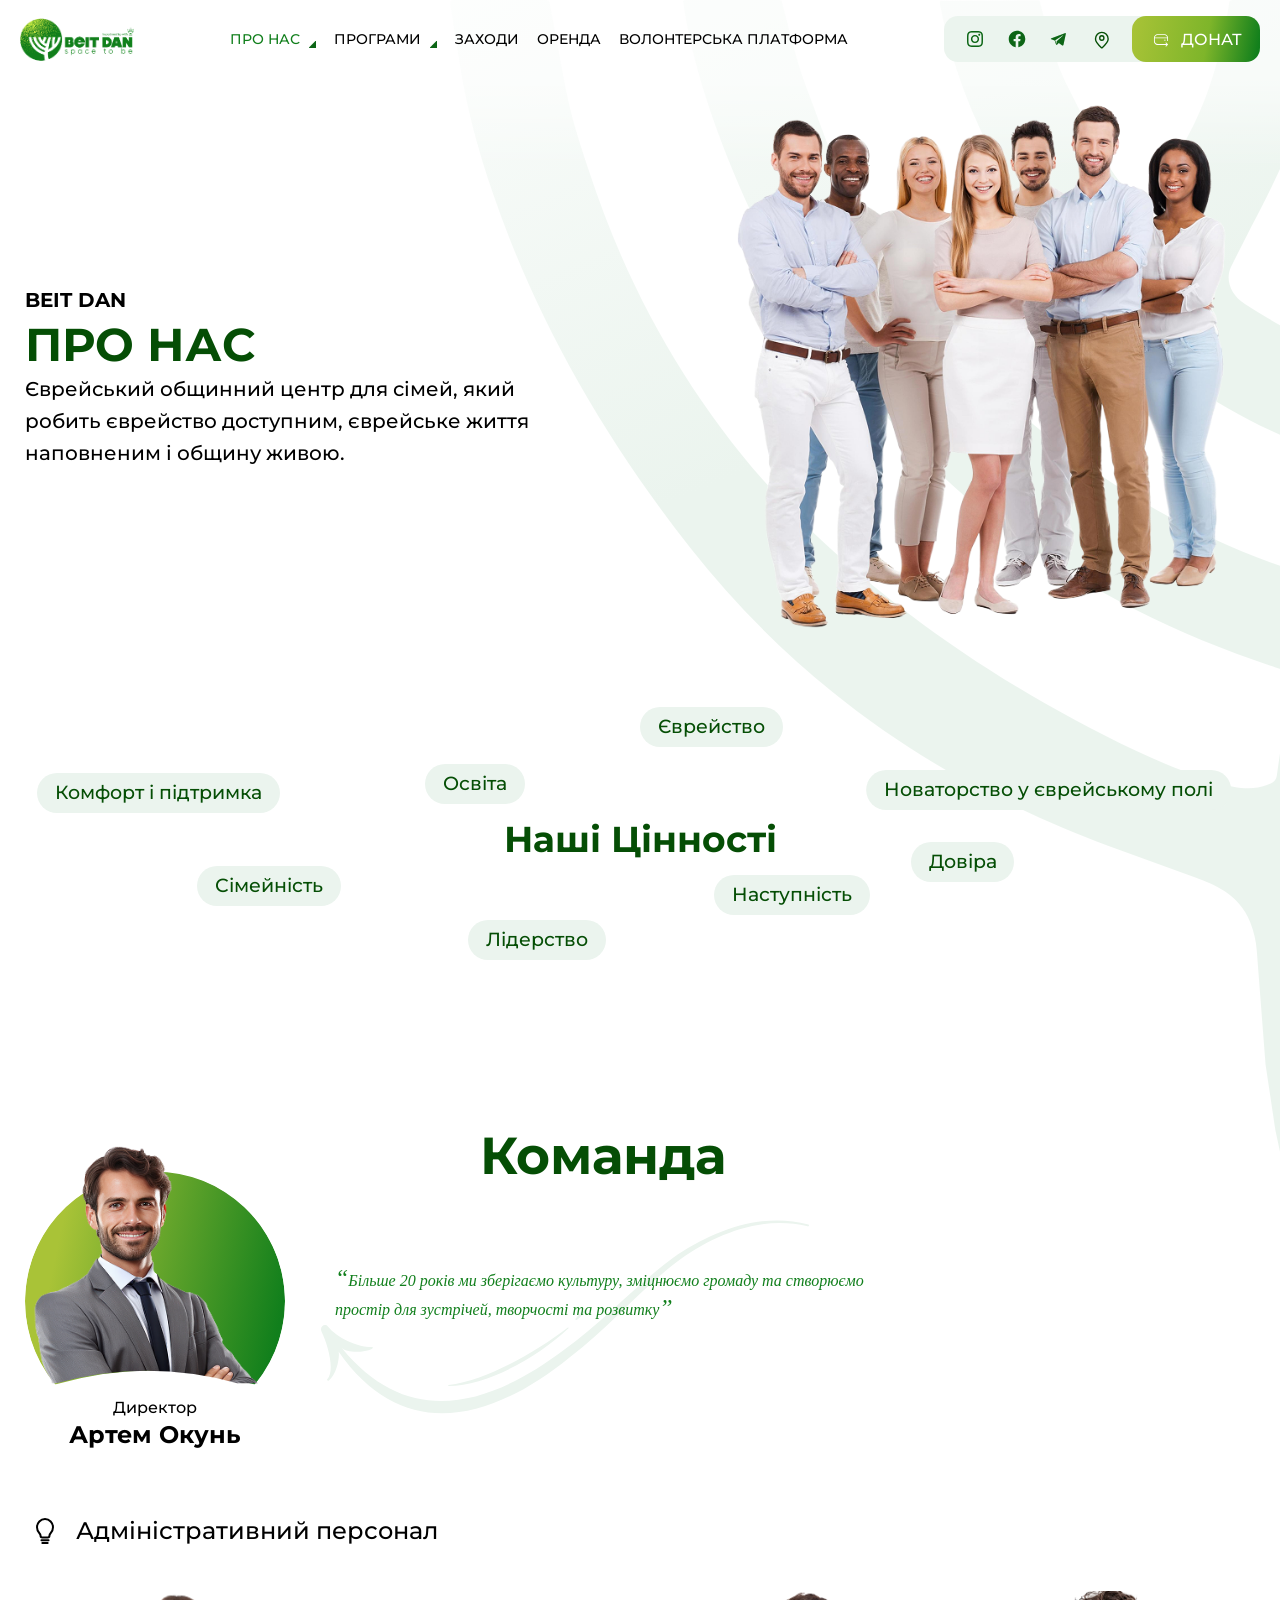
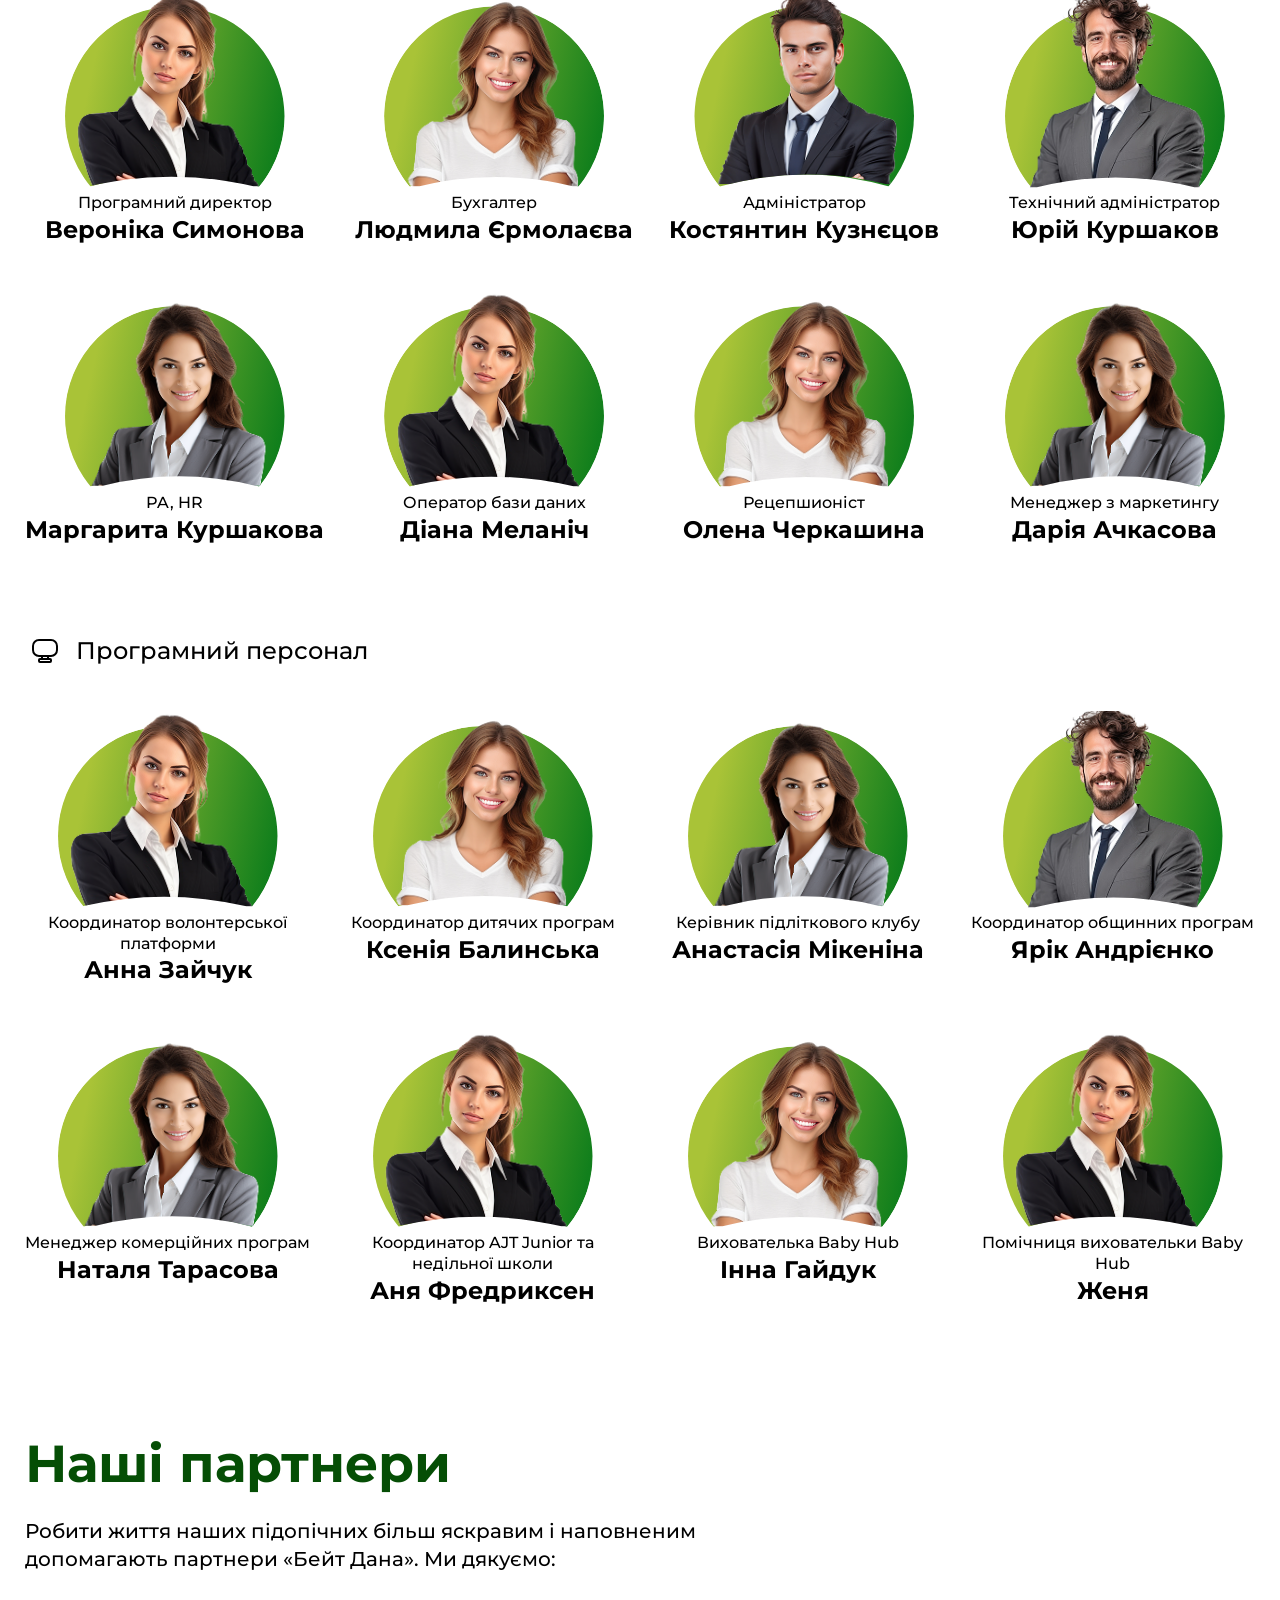
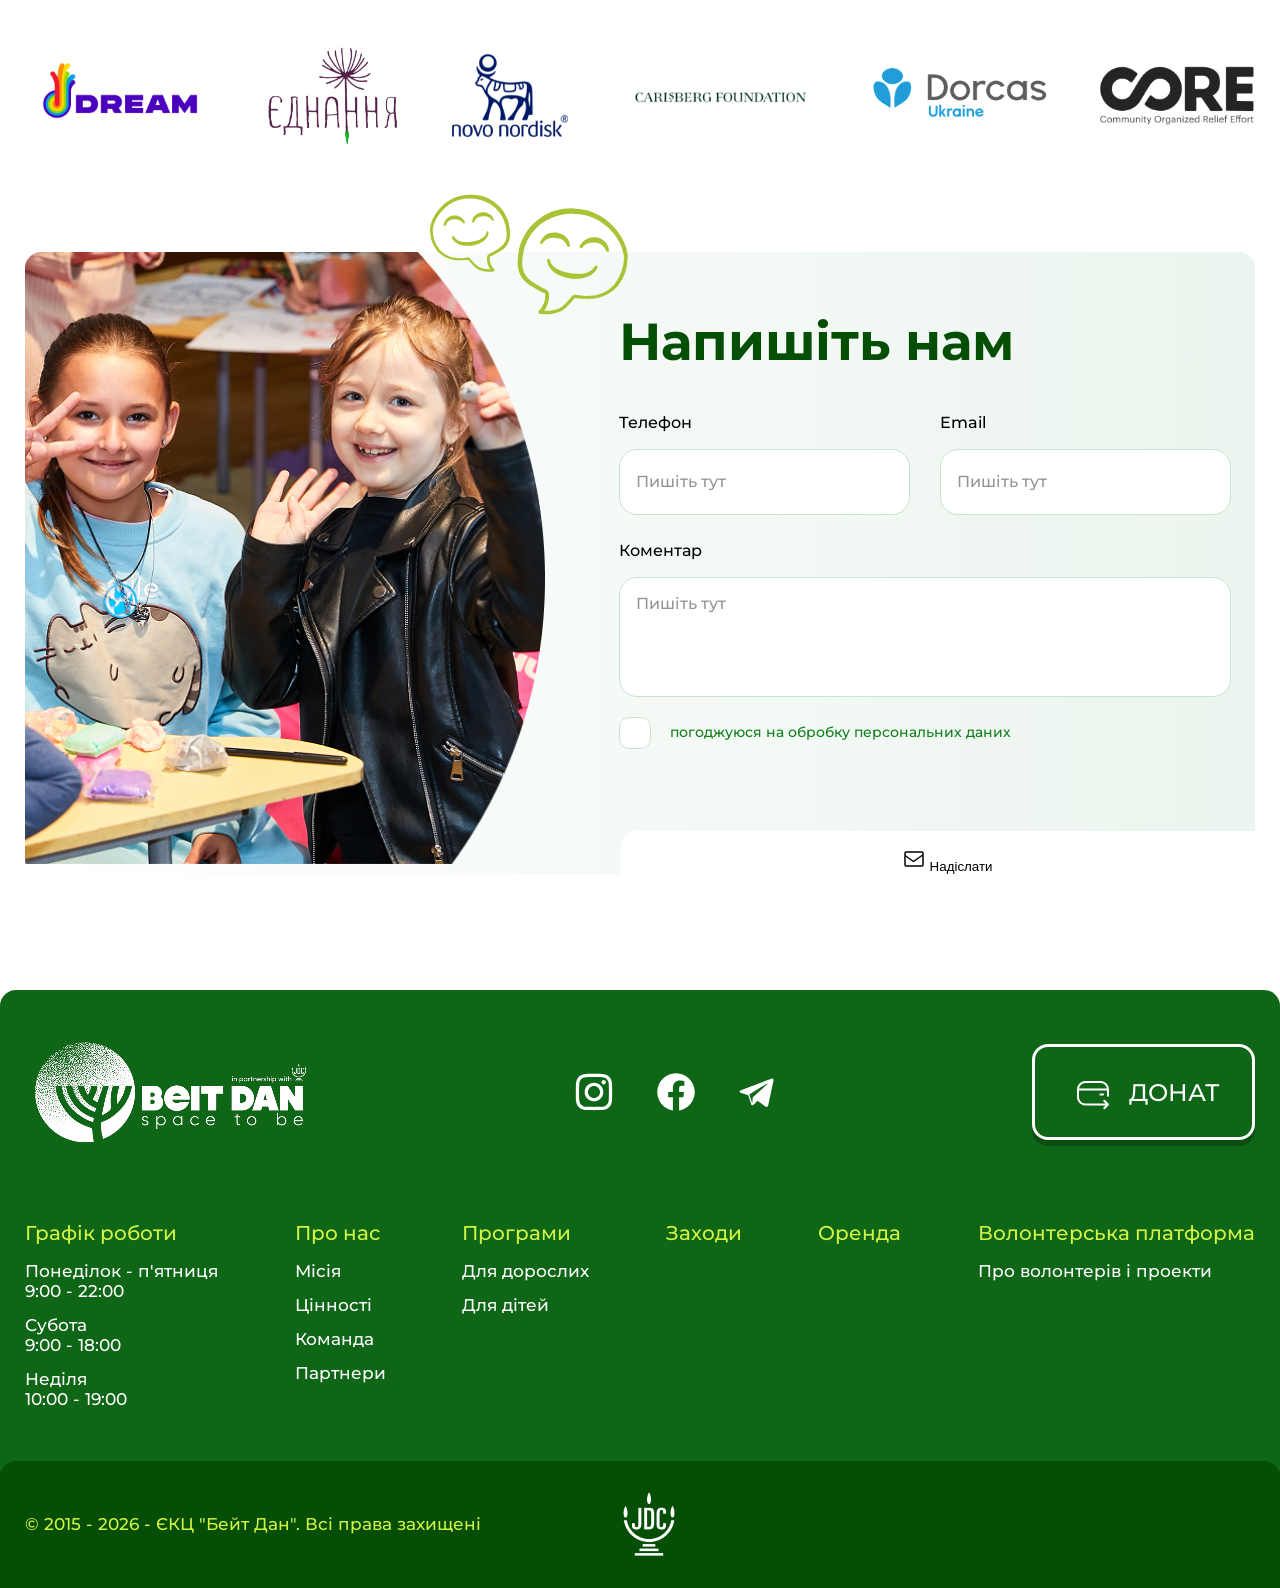
==== commit 399c32cf: "clubs page" ====
--- a/about.html
+++ b/about.html
@@ -90,6 +90,9 @@
             <a class="header__social" href="#">
               <img src="./images/telegram.svg" alt="Telegram">
             </a>
+            <a class="header__social" href="#">
+              <img src="./images/location.svg" alt="Локація">
+            </a>
           </div>
           <button class="header__donate" type="button">
             <img src="./images/donate.svg" alt="">
@@ -389,64 +392,21 @@
                 <input class="contact__agree-input" type="checkbox" name="agreement" required>
                 <span class="contact__agree-text">погоджуюся на обробку персональних даних</span>
               </label>
+              <div class="contact__bottom">
+                <div class="contact__bottom-submit">
+                  <button class="contact__submit clubs__button" type="submit" form="contact-form">
+                    <svg width="24" height="24" viewBox="0 0 24 24" fill="none" aria-hidden="true">
+                      <path d="M3 8.5L11.5 14.5L20 8.5M4 19H20C20.5523 19 21 18.5523 21 18V6C21 5.44772 20.5523 5 20 5H4C3.44772 5 3 5.44772 3 6V18C3 18.5523 3.44772 19 4 19Z" stroke="currentColor" stroke-width="1.5" stroke-linecap="round" stroke-linejoin="round"/>
+                    </svg>
+                    <span>Надіслати</span>
+                  </button>
+                </div>
+              </div>
             </form>
-            <div class="contact__bottom">
-              <div class="contact__bottom-submit">
-                <button class="contact__submit clubs__button" type="submit" form="contact-form">
-                  <svg width="24" height="24" viewBox="0 0 24 24" fill="none" aria-hidden="true">
-                    <path d="M3 8.5L11.5 14.5L20 8.5M4 19H20C20.5523 19 21 18.5523 21 18V6C21 5.44772 20.5523 5 20 5H4C3.44772 5 3 5.44772 3 6V18C3 18.5523 3.44772 19 4 19Z" stroke="currentColor" stroke-width="1.5" stroke-linecap="round" stroke-linejoin="round"/>
-                  </svg>
-                  <span>Надіслати</span>
-                </button>
-              </div>
-            </div>
           </div>
         </div>
       </div>
     </section>
-
-
-
-
-
-
-
-
-
-
-
-
-
-
-
-
-
-
-
-
-
-
-
-
-
-
-
-
-
-
-
-
-
-
-
-
-
-
-
-
-
-
-
 
   </main>
 
--- a/css/style.css
+++ b/css/style.css
@@ -246,7 +246,7 @@
 }
 .header__socials {
 	display: flex;
-	gap: 20px;
+	gap: 10px;
 	padding: 0 32px;
 }
 .header__social {
@@ -959,34 +959,34 @@
 .junior__inner {
 	position: relative;
 	overflow: hidden;
+	padding-top: 27px;
 	border-radius: 16px;
-	padding-top: 27px;
 }
 
 .junior__inner::before {
 	content: '';
 	position: absolute;
 	inset: 0;
-	border-radius: 16px;
 	background: linear-gradient(90deg, #ebf4ee 0%, #fff 100%);
 	z-index: 0;
 }
 
-.junior__inner::after {
-	content: '';
+.junior__img {
 	position: absolute;
 	top: 0;
 	right: 0;
 	bottom: 0;
-	width: 500px;
+	width: auto;
+	height: 100%;
 	max-width: 48%;
 	transform: translateX(10%);
-	background-image: url('../images/junior.png');
-	background-size: auto 100%;
-	background-position: right center;
-	background-repeat: no-repeat;
+	object-fit: contain;
+	object-position: right center;
 	z-index: 0;
 	pointer-events: none;
+	overflow: hidden;
+	border-radius: 0 16px 16px 0;
+	clip-path: ellipse(90% 100% at 100% 50%);
 }
 
 .junior__content {
@@ -1024,6 +1024,7 @@
 	align-items: flex-end;
 	justify-content: space-between;
 	gap: 20px;
+	border-radius: 0 0 16px 16px;
 }
 
 .junior__footer-start {
@@ -1121,11 +1122,12 @@
 	flex-shrink: 0;
 	background: #fff;
 	padding: 15px 0 0 18px;
-	border-radius: 25px 0 25px 0;
+	border-radius: 25px 0 0px 0;
 }
 
 .junior__union-btn,
-.news__card-btn {
+.news__card-btn,
+.accordion__btn {
 	border: none;
 	cursor: pointer;
 	border-radius: 16px;
@@ -1135,11 +1137,31 @@
 	position: relative;
 	align-items: center;
 	justify-content: center;
+	flex-shrink: 0;
 	transition:
 		box-shadow 0.25s ease,
 		background-color 0.25s ease;
 }
 
+.accordion__btn {
+	outline: none;
+	background: var(
+		--Yellow,
+		linear-gradient(0deg, rgba(0, 0, 0, 0.2) 0%, rgba(0, 0, 0, 0.2) 100%),
+		#d3f445
+	);
+}
+
+.accordion__btn img {
+	display: block;
+	width: 11px;
+	height: 15px;
+	transform: rotate(90deg);
+	filter: brightness(0) saturate(100%) invert(16%) sepia(98%) saturate(2077%)
+		hue-rotate(88deg) brightness(95%) contrast(101%);
+	transition: transform 0.4s ease;
+}
+
 .junior__union-btn:hover,
 .news__card-btn:hover {
 	background-color: #066606;
@@ -1147,6 +1169,10 @@
 
 .junior__union-btn:hover {
 	box-shadow: 0 6px 14px rgba(5, 78, 5, 0.18);
+}
+
+.accordion__btn:hover {
+	box-shadow: 0 6px 14px rgba(5, 78, 5, 0.12);
 }
 
 .junior__union-btn:active {
@@ -1163,6 +1189,11 @@
 	outline-offset: 3px;
 }
 
+.accordion__btn:focus-visible {
+	outline: 3px solid #054e05;
+	outline-offset: 3px;
+}
+
 @media (max-width: 1240px) {
 	.junior {
 		padding: 48px 0;
@@ -1180,7 +1211,7 @@
 		padding-top: 24px;
 	}
 
-	.junior__inner::after {
+	.junior__img {
 		display: none;
 	}
 
@@ -1266,11 +1297,6 @@
 
 	.junior__inner {
 		padding-top: 16px;
-		border-radius: 12px;
-	}
-
-	.junior__inner::before {
-		border-radius: 12px;
 	}
 
 	.junior__content {
@@ -1357,7 +1383,17 @@
 	min-height: 360px;
 	overflow: hidden;
 	border-radius: 16px;
-	background: transparent;
+}
+
+.shows__photo {
+	position: absolute;
+	inset: 0;
+	z-index: 0;
+	width: 100%;
+	height: 100%;
+	object-fit: cover;
+	object-position: top center;
+	pointer-events: none;
 }
 
 .rent__item {
@@ -1409,11 +1445,7 @@
 	margin-top: 0;
 	padding: 215px 20px 8px;
 	position: relative;
-	z-index: 1;
-	background-image: none;
-	background-repeat: no-repeat;
-	background-position: top center;
-	background-size: cover;
+	z-index: 2;
 }
 
 .rent__body {
@@ -1432,19 +1464,7 @@
 	box-sizing: border-box;
 }
 
-.shows__item:nth-child(1) .shows__body {
-	background-image: url('../images/block-1.jpg');
-}
-
-.shows__item:nth-child(2) .shows__body {
-	background-image: url('../images/block-2.jpg');
-}
-
-.shows__item:nth-child(3) .shows__body {
-	background-image: url('../images/block-3.jpg');
-}
-
-.shows__body::before,
+.shows__item::before,
 .rent__item::before,
 .news__card-media::after {
 	content: '';
@@ -1758,12 +1778,16 @@
 		padding-top 0.3s ease;
 }
 
-body:has(.main .about) .header.header--scrolled {
+body:has(.main .about) .header.header--scrolled,
+body:has(.main .about) .header.header--open {
 	background: #fff;
 }
 
 .main:has(.about) {
-	--about-decor-header: var(--header-offset, calc(114px + var(--header-top-gap, 15px)));
+	--about-decor-header: var(
+		--header-offset,
+		calc(114px + var(--header-top-gap, 15px))
+	);
 	--about-decor-fade: 90px;
 	overflow: visible;
 }
@@ -1861,7 +1885,10 @@
 	.about__image {
 		flex: 1 1 auto;
 		min-width: 0;
-		max-width: min(691px, calc(100% - clamp(480px, 44vw, 705px) - clamp(20px, 2.5vw, 32px)));
+		max-width: min(
+			691px,
+			calc(100% - clamp(480px, 44vw, 705px) - clamp(20px, 2.5vw, 32px))
+		);
 		transform: translateX(clamp(0px, 2.5vw, 50px));
 	}
 
@@ -2637,6 +2664,13 @@
 	clip-path: url(#directions-img-clip);
 }
 
+@media (max-width: 1780px) {
+	.directions__img-wrapper {
+		right: 0;
+		margin-right: calc(50% - 50vw - max(80px, (1780px - 100vw) * 0.85));
+	}
+}
+
 .directions__img {
 	position: relative;
 	z-index: 1;
@@ -2726,11 +2760,28 @@
 	.directions__img-wrapper {
 		width: clamp(460px, 56vw, 720px);
 		right: calc(40% - 50vw);
+		margin-right: 0;
 	}
 
 	.directions__img {
 		min-height: clamp(400px, 40vw, 480px);
 		object-position: left center;
+	}
+}
+
+@media (max-width: 850px) {
+	.directions__content {
+		flex: 1 1 0;
+		max-width: calc(100% - clamp(180px, 44vw, 340px));
+		min-width: 0;
+	}
+
+	.directions__title,
+	.directions__text,
+	.directions__subtitle,
+	.directions__list-item,
+	.directions__mission {
+		overflow-wrap: break-word;
 	}
 }
 
@@ -2810,17 +2861,17 @@
 	}
 }
 
-.clubs {
+.programs {
 	padding: 60px 0 80px;
 }
 
-.clubs__top {
+.programs__top {
 	display: flex;
 	align-items: center;
 	gap: 11px;
 	margin-bottom: 32px;
 }
-.clubs__top-text {
+.programs__top-text {
 	color: var(--Black, #000);
 	font-family: Montserrat;
 	font-size: 24px;
@@ -2828,12 +2879,12 @@
 	font-weight: 500;
 	line-height: normal;
 }
-.clubs__items {
+.programs__items {
 	display: flex;
 	flex-direction: column;
 	gap: 35px;
 }
-.clubs__item {
+.programs__item {
 	position: relative;
 	overflow: hidden;
 	display: flex;
@@ -2843,14 +2894,14 @@
 }
 
 /* засвітлення має бути під фото і текстом */
-.clubs__item::before {
+.programs__item::before {
 	content: '';
 	position: absolute;
 	inset: 0;
 	z-index: 0;
 	pointer-events: none;
 }
-.clubs__item:nth-child(odd)::before {
+.programs__item:nth-child(odd)::before {
 	background: linear-gradient(
 		90deg,
 		rgba(255, 255, 255, 0) 0%,
@@ -2858,7 +2909,7 @@
 		#ebf4ee 100%
 	);
 }
-.clubs__item:nth-child(even)::before {
+.programs__item:nth-child(even)::before {
 	background: linear-gradient(
 		270deg,
 		rgba(255, 255, 255, 0) 0%,
@@ -2868,15 +2919,15 @@
 }
 
 /* 1 і 3 блок: фото зліва, контент справа — фон і закруглення з правого боку */
-.clubs__item:nth-child(odd) {
+.programs__item:nth-child(odd) {
 	background: linear-gradient(270deg, #ebf4ee 9.56%, #fff 100%);
 }
 
 /* 2 блок: фото справа, контент зліва — фон і закруглення з лівого боку */
-.clubs__item:nth-child(even) {
+.programs__item:nth-child(even) {
 	background: linear-gradient(90deg, #ebf4ee 9.56%, #fff 100%);
 }
-.clubs__img-wrapper {
+.programs__img-wrapper {
 	position: relative;
 	flex: 0 0 50%;
 	max-width: 50%;
@@ -2886,25 +2937,25 @@
 }
 
 /* обріз краю зі сторони контенту */
-.clubs__item:nth-child(odd) .clubs__img-wrapper {
+.programs__item:nth-child(odd) .programs__img-wrapper {
 	border-radius: 16px 0 0 16px;
-	-webkit-clip-path: url(#clubs-img-clip-right);
-	clip-path: url(#clubs-img-clip-right);
-}
-.clubs__item:nth-child(even) .clubs__img-wrapper {
+	-webkit-clip-path: url(#programs-img-clip-right);
+	clip-path: url(#programs-img-clip-right);
+}
+.programs__item:nth-child(even) .programs__img-wrapper {
 	border-radius: 0 16px 16px 0;
 	-webkit-clip-path: url(#directions-img-clip);
 	clip-path: url(#directions-img-clip);
 }
 
-.clubs__item-img {
+.programs__item-img {
 	display: block;
 	width: 100%;
 	height: 100%;
 	object-fit: cover;
 	object-position: center;
 }
-.clubs__content {
+.programs__content {
 	display: flex;
 	position: relative;
 	flex: 1 1 50%;
@@ -2914,63 +2965,42 @@
 	z-index: 1;
 }
 
-.clubs__item:nth-child(1) .clubs__content::after {
-	content: '';
+.programs__decor {
 	position: absolute;
-	background-image: url('../images/clubs-decor-1.svg');
-	background-repeat: no-repeat;
-	background-size: contain;
-	background-position: center;
 	width: 120px;
 	height: 120px;
 	z-index: 1;
 	top: 35px;
+	object-fit: contain;
+	pointer-events: none;
+}
+.programs__item:nth-child(1) .programs__decor {
 	right: 48px;
 }
-.clubs__item:nth-child(2) .clubs__content::after {
-	content: '';
-	position: absolute;
-	background-image: url('../images/clubs-decor-2.svg');
-	background-repeat: no-repeat;
-	background-size: contain;
-	background-position: center;
-	width: 120px;
-	height: 120px;
-	z-index: 1;
-	top: 35px;
-	right: 0px;
-}
-.clubs__item:nth-child(3) .clubs__content::after {
-	content: '';
-	position: absolute;
-	background-image: url('../images/clubs-decor-3.svg');
-	background-repeat: no-repeat;
-	background-size: contain;
-	background-position: center;
-	width: 120px;
-	height: 120px;
-	z-index: 1;
-	top: 35px;
+.programs__item:nth-child(2) .programs__decor {
+	right: 0;
+}
+.programs__item:nth-child(3) .programs__decor {
 	right: 20px;
 }
 
 /* 1-й блок: підтягнути текст ближче до правого краю */
-.clubs__item:first-child .clubs__content {
+.programs__item:first-child .programs__content {
 	padding-right: 20px;
 }
 
 /* 2-й блок: опустити контент на 20px */
-.clubs__item:nth-child(2) .clubs__content {
+.programs__item:nth-child(2) .programs__content {
 	padding-top: 80px;
 }
 
 /* 3-й блок: рухаємо тільки текст (кнопку не чіпаємо) */
-.clubs__item:nth-child(3) .clubs__title,
-.clubs__item:nth-child(3) .clubs__list {
+.programs__item:nth-child(3) .programs__title,
+.programs__item:nth-child(3) .programs__list {
 	transform: translateX(-50px);
 }
 
-.clubs__title {
+.programs__title {
 	color: var(--Dark-green, #054e05);
 	font-family: Montserrat;
 	font-size: 32px;
@@ -2979,10 +3009,10 @@
 	line-height: normal;
 	margin-bottom: 24px;
 }
-.clubs__list {
+.programs__list {
 	margin-bottom: 24px;
 }
-.clubs__list-item {
+.programs__list-item {
 	color: var(--Dark-green, #054e05);
 	font-family: Montserrat;
 	font-size: 20px;
@@ -2993,10 +3023,10 @@
 	padding-left: 40px;
 	white-space: nowrap;
 }
-.clubs__list-item + .clubs__list-item {
+.programs__list-item + .programs__list-item {
 	margin-top: 3px;
 }
-.clubs__list-item::before {
+.programs__list-item::before {
 	content: '';
 	position: absolute;
 	background-color: #054e05;
@@ -3013,7 +3043,7 @@
 	width: 40px;
 	height: 40px;
 }
-.clubs__bottom {
+.programs__bottom {
 	position: absolute;
 	bottom: 0;
 	display: flex;
@@ -3021,33 +3051,32 @@
 }
 
 /* контейнер "як у junior" */
-.clubs__bottom-register {
+.programs__bottom-register {
 	background: #fff;
 }
 
 /* 1 і 3: кнопка внизу справа (як junior__union-wrap) */
-.clubs__item:nth-child(odd) .clubs__bottom {
+.programs__item:nth-child(odd) .programs__bottom {
 	right: 0;
 }
-.clubs__item:nth-child(odd) .clubs__bottom-register {
+.programs__item:nth-child(odd) .programs__bottom-register {
 	padding: 15px 0 0 18px;
 	border-radius: 16px 0 16px 0;
 }
 
 /* 2: кнопка внизу зліва (як junior__btn-wrap) */
-.clubs__item:nth-child(even) .clubs__bottom {
+.programs__item:nth-child(even) .programs__bottom {
 	left: 0;
 }
-.clubs__item:nth-child(even) .clubs__bottom-register {
+.programs__item:nth-child(even) .programs__bottom-register {
 	padding: 15px 18px 0 0;
 	border-radius: 0 16px 0 16px;
 }
-.clubs__button {
+.programs__button {
 	position: relative;
 	overflow: visible;
-	border: none;
-	cursor: pointer;
 	border-radius: 16px;
+	text-decoration: none;
 	background: linear-gradient(
 		100deg,
 		#117f1c 0%,
@@ -3072,12 +3101,12 @@
 		box-shadow 0.25s ease;
 }
 
-.clubs__button:hover {
+.programs__button:hover {
 	background-position: 100% 50%;
 	box-shadow: 0 2px 8px rgba(17, 127, 28, 0.15);
 }
 
-.clubs__button:active {
+.programs__button:active {
 	background-position: 50% 50%;
 	box-shadow: 0 1px 4px rgba(17, 127, 28, 0.12);
 }
@@ -3308,7 +3337,7 @@
 	line-height: 32px; /* 228.571% */
 }
 
-.clubs__button::after {
+.programs__button::after {
 	content: '';
 	position: absolute;
 	z-index: 0;
@@ -3322,7 +3351,7 @@
 	right: -44px;
 }
 
-.clubs__button::before {
+.programs__button::before {
 	content: '';
 	position: absolute;
 	left: -0.5px;
@@ -3380,16 +3409,16 @@
 	}
 }
 
-/* clubs 1 та 3: дзеркально (кнопка справа внизу) */
-.clubs__item:nth-child(1) .clubs__button::before,
-.clubs__item:nth-child(3) .clubs__button::before {
+/* programs 1 та 3: дзеркально (кнопка справа внизу) */
+.programs__item:nth-child(1) .programs__button::before,
+.programs__item:nth-child(3) .programs__button::before {
 	left: auto;
 	right: -1px;
 	top: -42px;
 	transform: none;
 }
-.clubs__item:nth-child(1) .clubs__button::after,
-.clubs__item:nth-child(3) .clubs__button::after {
+.programs__item:nth-child(1) .programs__button::after,
+.programs__item:nth-child(3) .programs__button::after {
 	right: auto;
 	left: -45px;
 	bottom: -0.5px;
@@ -3397,150 +3426,148 @@
 }
 
 @media (max-width: 1240px) {
-	.clubs {
+	.programs {
 		padding: clamp(40px, 4.8vw, 60px) 0 clamp(56px, 6.5vw, 80px);
 	}
 
-	.clubs__top {
+	.programs__top {
 		gap: clamp(8px, 0.9vw, 11px);
 		margin-bottom: 0;
 	}
 
-	.clubs__top-text {
+	.programs__top-text {
 		font-size: clamp(16px, 1.45vw, 20px);
 		line-height: 1.25;
 	}
 
-	.clubs__items {
+	.programs__items {
 		gap: clamp(24px, 2.8vw, 35px);
 	}
 
-	.clubs__img-wrapper {
+	.programs__img-wrapper {
 		flex: 0 0 clamp(44%, 48%, 50%);
 		max-width: clamp(44%, 48%, 50%);
 		min-height: clamp(280px, 32vw, 380px);
 	}
 
-	.clubs__item-img {
+	.programs__item-img {
 		min-height: clamp(280px, 32vw, 380px);
 	}
 
-	.clubs__content {
+	.programs__content {
 		padding: clamp(32px, 4vw, 60px) clamp(16px, 2.2vw, 40px)
 			clamp(88px, 8.5vw, 110px);
 	}
 
-	.clubs__item:first-child .clubs__content {
+	.programs__item:first-child .programs__content {
 		padding-right: clamp(12px, 1.6vw, 20px);
 	}
 
-	.clubs__item:nth-child(2) .clubs__content {
+	.programs__item:nth-child(2) .programs__content {
 		padding-top: clamp(48px, 6.5vw, 80px);
 	}
 
-	.clubs__item:nth-child(3) .clubs__title,
-	.clubs__item:nth-child(3) .clubs__list {
+	.programs__item:nth-child(3) .programs__title,
+	.programs__item:nth-child(3) .programs__list {
 		transform: none;
 	}
 
-	.clubs__item:nth-child(1) .clubs__content::after,
-	.clubs__item:nth-child(2) .clubs__content::after,
-	.clubs__item:nth-child(3) .clubs__content::after {
+	.programs__decor {
 		width: clamp(72px, 8.5vw, 120px);
 		height: clamp(72px, 8.5vw, 120px);
 		top: clamp(16px, 2.4vw, 35px);
 	}
 
-	.clubs__item:nth-child(1) .clubs__content::after {
+	.programs__item:nth-child(1) .programs__decor {
 		right: clamp(12px, 3.2vw, 48px);
 	}
 
-	.clubs__item:nth-child(3) .clubs__content::after {
+	.programs__item:nth-child(3) .programs__decor {
 		right: clamp(4px, 1.2vw, 20px);
 	}
 
-	.clubs__title {
+	.programs__title {
 		font-size: clamp(24px, 2.58vw, 32px);
 		line-height: 1.2;
 		margin-bottom: clamp(16px, 1.9vw, 24px);
 		padding-right: clamp(56px, 7.5vw, 100px);
 	}
 
-	.clubs__list {
+	.programs__list {
 		margin-bottom: clamp(16px, 1.9vw, 24px);
 	}
 
-	.clubs__list-item {
+	.programs__list-item {
 		font-size: clamp(16px, 1.61vw, 20px);
 		line-height: 1.5;
 		padding-left: clamp(30px, 3.2vw, 40px);
 		white-space: normal;
 	}
 
-	.clubs__list-item::before {
+	.programs__list-item::before {
 		width: clamp(28px, 3.2vw, 40px);
 		height: clamp(28px, 3.2vw, 40px);
 		top: -2px;
 	}
 
-	.clubs__list-item + .clubs__list-item {
+	.programs__list-item + .programs__list-item {
 		margin-top: clamp(2px, 0.24vw, 3px);
 	}
 
-	.clubs__item:nth-child(odd) .clubs__bottom-register {
+	.programs__item:nth-child(odd) .programs__bottom-register {
 		padding: clamp(10px, 1.2vw, 15px) 0 0 clamp(12px, 1.45vw, 18px);
 	}
 
-	.clubs__item:nth-child(even) .clubs__bottom-register {
+	.programs__item:nth-child(even) .programs__bottom-register {
 		padding: clamp(10px, 1.2vw, 15px) clamp(12px, 1.45vw, 18px) 0 0;
 	}
 
-	.clubs__button {
+	.programs__button {
 		font-size: clamp(18px, 1.94vw, 24px);
 		padding: clamp(12px, 1.2vw, 15px) clamp(24px, 4.5vw, 63px);
 		gap: clamp(8px, 0.9vw, 11px);
 	}
 
-	.clubs__button::before,
-	.clubs__button::after,
-	.clubs__item:nth-child(1) .clubs__button::before,
-	.clubs__item:nth-child(3) .clubs__button::before,
-	.clubs__item:nth-child(1) .clubs__button::after,
-	.clubs__item:nth-child(3) .clubs__button::after {
+	.programs__button::before,
+	.programs__button::after,
+	.programs__item:nth-child(1) .programs__button::before,
+	.programs__item:nth-child(3) .programs__button::before,
+	.programs__item:nth-child(1) .programs__button::after,
+	.programs__item:nth-child(3) .programs__button::after {
 		display: none;
 	}
 }
 
 @media (max-width: 550px) {
-	.clubs {
+	.programs {
 		padding: 32px 0;
 	}
 
-	.clubs__top {
+	.programs__top {
 		margin-bottom: 0;
 		gap: 8px;
 	}
 
-	.clubs__top-text {
+	.programs__top-text {
 		font-size: 16px;
 	}
 
-	.clubs__items {
+	.programs__items {
 		gap: 16px;
 	}
 
-	.clubs__item {
+	.programs__item {
 		flex-direction: column;
 		background: linear-gradient(180deg, #fff 0%, #ebf4ee 100%);
 	}
 
-	.clubs__item:nth-child(odd),
-	.clubs__item:nth-child(even) {
+	.programs__item:nth-child(odd),
+	.programs__item:nth-child(even) {
 		background: linear-gradient(180deg, #fff 0%, #ebf4ee 100%);
 	}
 
-	.clubs__item:nth-child(odd)::before,
-	.clubs__item:nth-child(even)::before {
+	.programs__item:nth-child(odd)::before,
+	.programs__item:nth-child(even)::before {
 		background: linear-gradient(
 			180deg,
 			rgba(255, 255, 255, 0.85) 0%,
@@ -3549,55 +3576,53 @@
 		);
 	}
 
-	.clubs__img-wrapper {
+	.programs__img-wrapper {
 		display: none;
 	}
 
-	.clubs__content {
+	.programs__content {
 		flex: none;
 		width: 100%;
 		padding: 24px 16px 16px;
 	}
 
-	.clubs__item:first-child .clubs__content {
+	.programs__item:first-child .programs__content {
 		padding-right: 16px;
 	}
 
-	.clubs__item:nth-child(2) .clubs__content {
+	.programs__item:nth-child(2) .programs__content {
 		padding-top: 24px;
 	}
 
-	.clubs__item:nth-child(1) .clubs__content::after,
-	.clubs__item:nth-child(2) .clubs__content::after,
-	.clubs__item:nth-child(3) .clubs__content::after {
+	.programs__decor {
 		width: 72px;
 		height: 72px;
 		top: 16px;
 		right: 12px;
 	}
 
-	.clubs__title {
+	.programs__title {
 		font-size: 22px;
 		margin-bottom: 12px;
 		padding-right: 64px;
 	}
 
-	.clubs__list {
+	.programs__list {
 		margin-bottom: 16px;
 	}
 
-	.clubs__list-item {
+	.programs__list-item {
 		font-size: 15px;
 		line-height: 1.55;
 		padding-left: 28px;
 	}
 
-	.clubs__list-item::before {
+	.programs__list-item::before {
 		width: 26px;
 		height: 26px;
 	}
 
-	.clubs__bottom {
+	.programs__bottom {
 		position: static;
 		left: auto;
 		right: auto;
@@ -3605,25 +3630,25 @@
 		margin-top: 4px;
 	}
 
-	.clubs__item:nth-child(odd) .clubs__bottom,
-	.clubs__item:nth-child(even) .clubs__bottom {
+	.programs__item:nth-child(odd) .programs__bottom,
+	.programs__item:nth-child(even) .programs__bottom {
 		left: auto;
 		right: auto;
 	}
 
-	.clubs__bottom-register {
+	.programs__bottom-register {
 		background: none;
 		padding: 0;
 		border-radius: 0;
 	}
 
-	.clubs__item:nth-child(odd) .clubs__bottom-register,
-	.clubs__item:nth-child(even) .clubs__bottom-register {
+	.programs__item:nth-child(odd) .programs__bottom-register,
+	.programs__item:nth-child(even) .programs__bottom-register {
 		padding: 0;
 		border-radius: 0;
 	}
 
-	.clubs__button {
+	.programs__button {
 		font-size: 18px;
 		padding: 8px 20px;
 		display: inline-flex;
@@ -3631,14 +3656,14 @@
 }
 
 @media (max-width: 480px) {
-	.clubs__button {
+	.programs__button {
 		font-size: 16px;
 		padding: 8px 16px;
 	}
 }
 
 .junior__button > *,
-.clubs__button > * {
+.programs__button > * {
 	position: relative;
 	z-index: 1;
 }
@@ -4413,6 +4438,10 @@
 	flex-shrink: 0;
 	width: 110px;
 	height: 110px;
+	border-radius: 50%;
+	overflow: hidden;
+	object-fit: cover;
+	object-position: center top;
 }
 
 /* виїмка знизу зліва (border-radius … 0) — аватар у нижньому лівому куті */
@@ -6874,7 +6903,6 @@
 
 	.contact__bottom {
 		position: static;
-		margin-top: clamp(16px, 2.5vw, 24px);
 	}
 
 	.contact__bottom-submit {
@@ -6918,3 +6946,1140 @@
 		padding: 12px 20px;
 	}
 }
+
+.clubs {
+	padding-bottom: 65px;
+}
+
+.clubs__inner {
+	display: flex;
+	justify-content: space-between;
+	align-items: start;
+}
+.clubs__content {
+	padding-top: 28px;
+	margin-bottom: 80px;
+}
+.clubs__title {
+	color: var(--Dark-green, #054e05);
+	font-family: Montserrat;
+	font-size: 52px;
+	font-style: normal;
+	font-weight: 700;
+	line-height: normal;
+	text-transform: uppercase;
+	max-width: 705px;
+	margin-bottom: 28px;
+}
+.clubs__subtitle {
+	color: var(--Black, #000);
+	font-family: Montserrat;
+	font-size: 20px;
+	font-style: normal;
+	font-weight: 500;
+	line-height: 32px; /* 160% */
+}
+
+.clubs__list {
+	display: flex;
+	justify-content: space-between;
+	gap: 15px;
+}
+
+.clubs__card {
+	flex: 1;
+	min-width: 0;
+	max-width: 395px;
+	display: flex;
+	flex-direction: column;
+	align-items: center;
+	gap: 24px;
+}
+
+.clubs__card .clubs__item-text {
+	width: 100%;
+}
+
+.clubs__card .team__profile {
+	width: 100%;
+	max-width: 395px;
+}
+
+@media (min-width: 1241px) {
+	.clubs__list {
+		display: grid;
+		grid-template-columns: repeat(3, 1fr);
+		column-gap: 15px;
+		row-gap: 24px;
+		align-items: start;
+	}
+
+	.clubs__card {
+		display: contents;
+		max-width: none;
+	}
+
+	.clubs__card:nth-child(1) .clubs__item-text {
+		grid-column: 1;
+		grid-row: 1;
+		transform: translateX(-15px);
+	}
+
+	.clubs__card:nth-child(2) .clubs__item-text {
+		grid-column: 2;
+		grid-row: 1;
+	}
+
+	.clubs__card:nth-child(3) .clubs__item-text {
+		grid-column: 3;
+		grid-row: 1;
+		transform: translateX(15px);
+	}
+
+	.clubs__card:nth-child(1) .team__profile {
+		grid-column: 1;
+		grid-row: 2;
+		justify-self: center;
+	}
+
+	.clubs__card:nth-child(2) .team__profile {
+		grid-column: 2;
+		grid-row: 2;
+		justify-self: center;
+	}
+
+	.clubs__card:nth-child(3) .team__profile {
+		grid-column: 3;
+		grid-row: 2;
+		justify-self: center;
+	}
+}
+.clubs__item-text {
+	color: var(--Green, #117f1c);
+	text-align: center;
+	font-family: Montserrat;
+	font-style: italic;
+	font-size: 16px;
+	font-weight: 500;
+	line-height: 26px; /* 108.333% */
+	position: relative;
+}
+.clubs__item-text-inner {
+	text-align: center;
+}
+.clubs__item-text-inner > span {
+	font-size: 24px;
+}
+.clubs__item-text::before {
+	position: absolute;
+	content: '';
+	background-image: url('../images/clubs-decor.svg');
+	background-repeat: no-repeat;
+	background-size: contain;
+	background-position: center;
+	z-index: -1;
+	left: -25px;
+	top: -30px;
+	width: 430px;
+	height: 165px;
+}
+
+.clubs .team__profile-img {
+	padding-top: 30px;
+}
+
+.clubs__img {
+	flex-shrink: 0;
+	width: 156px;
+	height: auto;
+}
+
+@media (max-width: 1240px) {
+	.clubs {
+		padding-bottom: clamp(48px, 5.2vw, 65px);
+	}
+
+	.clubs__inner {
+		gap: clamp(16px, 2vw, 24px);
+		align-items: flex-start;
+	}
+
+	.clubs__content {
+		flex: 1 1 auto;
+		min-width: 0;
+		padding-top: clamp(20px, 2.3vw, 28px);
+		margin-bottom: 0;
+	}
+
+	.clubs__title {
+		font-size: clamp(36px, 4.2vw, 52px);
+		max-width: min(705px, 100%);
+		margin-bottom: clamp(20px, 2.3vw, 28px);
+	}
+
+	.clubs__subtitle {
+		font-size: clamp(16px, 1.6vw, 20px);
+		line-height: 1.6;
+	}
+
+	.clubs__img {
+		width: clamp(120px, 12.6vw, 156px);
+		margin-top: clamp(12px, 1.6vw, 28px);
+	}
+
+	.clubs__list {
+		gap: clamp(10px, 1.2vw, 15px);
+	}
+
+	.clubs__card {
+		max-width: none;
+		gap: clamp(16px, 2vw, 24px);
+	}
+
+	.clubs__card .clubs__item-text {
+		display: flex;
+		align-items: center;
+		justify-content: center;
+		min-height: clamp(130px, 13.3vw, 165px);
+		padding: clamp(18px, 2vw, 26px) clamp(10px, 1.2vw, 16px);
+		box-sizing: border-box;
+	}
+
+	.clubs__card:first-child .clubs__item-text,
+	.clubs__card:last-child .clubs__item-text {
+		transform: none;
+	}
+
+	.clubs__item-text {
+		font-size: clamp(12px, 1.2vw, 16px);
+		line-height: 1.5;
+	}
+
+	.clubs__item-text-inner {
+		position: relative;
+		z-index: 1;
+		transform: translateY(-4px);
+	}
+
+	.clubs__card:nth-child(2) .clubs__item-text-inner,
+	.clubs__card:nth-child(3) .clubs__item-text-inner {
+		transform: translateY(-8px);
+	}
+
+	.clubs__item-text-inner > span {
+		font-size: clamp(16px, 1.8vw, 24px);
+	}
+
+	.clubs__item-text::before {
+		left: 0;
+		top: 0;
+		transform: none;
+		width: 100%;
+		height: 100%;
+		background-size: 100% 100%;
+	}
+
+	.clubs .team__profile-img {
+		width: clamp(160px, 17.7vw, 220px);
+		height: clamp(160px, 17.7vw, 220px);
+		padding-top: clamp(24px, 2.4vw, 30px);
+	}
+
+	.clubs .team__profile-img::before {
+		width: clamp(160px, 17.7vw, 220px);
+		height: clamp(160px, 17.7vw, 220px);
+	}
+
+	.clubs .team__profile-img img {
+		width: clamp(160px, 17.7vw, 220px);
+		height: clamp(204px, 22.6vw, 280px);
+	}
+
+	.clubs .team__profile-img img[src$='team-1.png'] {
+		bottom: clamp(-16px, -1.6vw, -20px);
+	}
+
+	.clubs .team__profile-img img[src$='team-3.png'] {
+		width: clamp(149px, 16.5vw, 205px);
+		height: clamp(167px, 18.5vw, 230px);
+	}
+
+	.clubs .team__profile-img img[src$='team-6.png'] {
+		height: clamp(186px, 20.6vw, 255px);
+		bottom: clamp(-9px, -0.97vw, -12px);
+	}
+
+	.clubs .team__info {
+		margin-top: clamp(-28px, -2.7vw, -33px);
+	}
+
+	.clubs .team__info-position {
+		font-size: clamp(14px, 1.3vw, 16px);
+		line-height: 1.35;
+	}
+
+	.clubs .team__info-name {
+		font-size: clamp(18px, 1.94vw, 24px);
+		line-height: 1.33;
+		white-space: normal;
+		overflow-wrap: break-word;
+	}
+}
+
+@media (max-width: 1024px) {
+	.clubs__inner {
+		flex-wrap: wrap;
+	}
+
+	.clubs__content {
+		flex: 1 1 100%;
+		max-width: 640px;
+		margin-bottom: 0;
+	}
+
+	.clubs__card:first-child .clubs__item-text,
+	.clubs__card:last-child .clubs__item-text {
+		transform: none;
+	}
+}
+
+@media (max-width: 820px) {
+	.clubs__img {
+		display: none;
+	}
+
+	.clubs__content {
+		max-width: none;
+		margin-bottom: 0;
+	}
+
+	.clubs__list {
+		flex-direction: column;
+		align-items: center;
+		gap: 0;
+	}
+
+	.clubs__card {
+		width: 100%;
+		max-width: 400px;
+		gap: clamp(12px, 2.5vw, 20px);
+	}
+
+	.clubs__card .team__profile {
+		margin-top: -60px;
+	}
+
+	.clubs__card .clubs__item-text {
+		display: flex;
+		align-items: center;
+		justify-content: center;
+		min-height: clamp(110px, 17vw, 140px);
+		padding: 0;
+		box-sizing: border-box;
+	}
+
+	.clubs__item-text-inner {
+		position: relative;
+		z-index: 1;
+		text-align: center;
+		transform: translateY(-6px);
+	}
+
+	.clubs__card:nth-child(2) .clubs__item-text-inner,
+	.clubs__card:nth-child(3) .clubs__item-text-inner {
+		transform: translateY(-15px);
+	}
+
+	.clubs__item-text {
+		font-size: clamp(11px, 1.4vw, 13px);
+		line-height: 1.45;
+	}
+
+	.clubs__item-text-inner > span {
+		display: inline;
+		font-size: clamp(14px, 1.9vw, 17px);
+		vertical-align: baseline;
+		line-height: 1;
+	}
+
+	.clubs__item-text::before {
+		left: 0;
+		top: 0;
+		transform: none;
+		width: 100%;
+		height: 100%;
+		background-size: 100% 100%;
+	}
+
+	.clubs .team__profile-img {
+		width: clamp(200px, 50vw, 240px);
+		height: clamp(200px, 50vw, 240px);
+		padding-top: clamp(32px, 7vw, 44px);
+	}
+
+	.clubs .team__profile-img::before {
+		width: clamp(200px, 50vw, 240px);
+		height: clamp(200px, 50vw, 240px);
+	}
+
+	.clubs .team__profile-img img {
+		width: clamp(200px, 50vw, 240px);
+		height: clamp(255px, 63vw, 305px);
+	}
+
+	.clubs .team__profile-img img[src$='team-1.png'] {
+		bottom: clamp(-18px, -4vw, -22px);
+	}
+
+	.clubs .team__profile-img img[src$='team-3.png'] {
+		width: clamp(186px, 46vw, 224px);
+		height: clamp(209px, 52vw, 251px);
+	}
+
+	.clubs .team__profile-img img[src$='team-6.png'] {
+		height: clamp(232px, 58vw, 279px);
+		bottom: clamp(-11px, -2.5vw, -14px);
+	}
+
+	.clubs .team__info {
+		margin-top: clamp(-32px, -7vw, -38px);
+	}
+
+	.clubs .team__info-position {
+		font-size: clamp(15px, 3.5vw, 18px);
+	}
+
+	.clubs .team__info-name {
+		font-size: clamp(22px, 5vw, 28px);
+	}
+}
+
+@media (max-width: 768px) {
+	.clubs__title {
+		font-size: clamp(28px, 5.5vw, 36px);
+	}
+
+	.clubs__subtitle {
+		font-size: clamp(15px, 2.2vw, 18px);
+	}
+
+	.clubs__list {
+		gap: 0;
+	}
+
+	.clubs__card {
+		max-width: 400px;
+	}
+
+	.clubs__card .clubs__item-text {
+		min-height: clamp(145px, 28vw, 185px);
+		padding: 0;
+	}
+
+	.clubs__item-text {
+		font-size: clamp(13px, 1.8vw, 15px);
+		line-height: 1.5;
+	}
+
+	.clubs__item-text-inner > span {
+		font-size: clamp(16px, 2.2vw, 20px);
+	}
+}
+
+@media (max-width: 480px) {
+	.clubs__card {
+		max-width: 100%;
+		gap: 12px;
+	}
+
+	.clubs__card .clubs__item-text {
+		min-height: 220px;
+		padding: 0;
+	}
+
+	.clubs__item-text-inner {
+		transform: translateY(-8px);
+	}
+
+	.clubs__card:nth-child(2) .clubs__item-text-inner,
+	.clubs__card:nth-child(3) .clubs__item-text-inner {
+		transform: translateY(-12px);
+	}
+
+	.clubs__item-text {
+		font-size: 14px;
+		line-height: 1.5;
+	}
+
+	.clubs__item-text-inner > span {
+		display: inline;
+		font-size: 18px;
+		vertical-align: baseline;
+		line-height: 1;
+	}
+
+	.clubs__item-text::before {
+		width: 105%;
+		height: 105%;
+		left: 50%;
+		top: 50%;
+		transform: translate(-50%, -50%);
+	}
+}
+
+.accordion {
+	padding: 0px 0 115px;
+}
+
+.accordion__top {
+	display: flex;
+	align-items: center;
+	gap: 11px;
+	margin-bottom: 32px;
+}
+
+.accordion__title {
+	color: var(--Black, #000);
+	font-family: Montserrat;
+	font-size: 24px;
+	font-style: normal;
+	font-weight: 500;
+	line-height: normal;
+	min-width: 0;
+	overflow-wrap: break-word;
+}
+
+.accordion__inner {
+	display: flex;
+	flex-direction: column;
+	gap: 16px;
+}
+
+.accordion__item {
+	border-radius: 16px;
+	overflow: hidden;
+	padding: 8px;
+	background: linear-gradient(98deg, #fff 24.24%, #ebf4ee 87.67%);
+}
+
+.accordion__header {
+	display: flex;
+	align-items: center;
+	justify-content: space-between;
+	gap: 20px;
+	padding: 0;
+	background: transparent;
+	cursor: pointer;
+}
+
+.accordion__item--open .accordion__header {
+	padding-bottom: 30px;
+}
+
+.accordion__left {
+	display: flex;
+	align-items: center;
+	gap: 16px;
+	min-width: 0;
+}
+
+.accordion__left img {
+	flex-shrink: 0;
+	width: 64px;
+	height: 64px;
+}
+
+.accordion__left-title {
+	color: var(--Dark-green, #054e05);
+	font-family: Montserrat;
+	font-size: 24px;
+	font-style: normal;
+	font-weight: 600;
+	line-height: normal;
+	min-width: 0;
+	overflow-wrap: break-word;
+}
+
+.accordion__body {
+	display: grid;
+	grid-template-rows: 0fr;
+	transition: grid-template-rows 0.45s ease;
+	background: transparent;
+}
+
+.accordion__body > .accordion__cards {
+	min-height: 0;
+	overflow: hidden;
+}
+
+.accordion__item--open .accordion__body {
+	grid-template-rows: 1fr;
+}
+
+.accordion__cards {
+	display: flex;
+	flex-direction: column;
+	gap: 16px;
+}
+
+.accordion__card {
+	position: relative;
+	overflow: hidden;
+	padding-top: 27px;
+	border-radius: 16px;
+	min-height: 380px;
+}
+
+.accordion__card::before {
+	content: '';
+	position: absolute;
+	inset: 0;
+	background: linear-gradient(90deg, #ebf4ee 0%, #fff 100%);
+	z-index: 0;
+}
+
+.accordion__card-img {
+	position: absolute;
+	top: 0;
+	right: 0;
+	width: 37%;
+	height: 100%;
+	object-fit: cover;
+	object-position: center;
+	z-index: 0;
+	pointer-events: none;
+	overflow: hidden;
+	border-radius: 0 16px 16px 0;
+	clip-path: ellipse(90% 100% at 100% 50%);
+}
+
+.accordion__card-content {
+	position: relative;
+	z-index: 1;
+	padding: 0 50px;
+	margin-bottom: 52px;
+}
+
+.accordion__card-title {
+	color: var(--Dark-green, #054e05);
+	font-family: Montserrat;
+	font-size: 32px;
+	font-style: normal;
+	font-weight: 700;
+	line-height: normal;
+	text-transform: capitalize;
+	margin-bottom: 20px;
+}
+
+.accordion__card-subtitle {
+	color: var(--Black, #000);
+	font-family: Montserrat;
+	font-size: 20px;
+	font-style: normal;
+	font-weight: 700;
+	line-height: normal;
+	margin-bottom: 5px;
+}
+
+.accordion__card-text {
+	color: var(--Black, #000);
+	font-family: Montserrat;
+	font-size: 20px;
+	font-style: normal;
+	font-weight: 500;
+	line-height: 32px;
+	max-width: 700px;
+}
+
+.accordion__card-footer {
+	position: relative;
+	z-index: 1;
+	display: flex;
+	align-items: flex-end;
+	justify-content: flex-start;
+	gap: 20px;
+	border-radius: 0 0 16px 16px;
+}
+
+.accordion__card-footer-start {
+	display: flex;
+	align-items: center;
+	flex-wrap: wrap;
+	gap: 12px 42px;
+	min-width: 0;
+}
+
+.accordion__card-btn-wrap {
+	position: relative;
+	flex-shrink: 0;
+	background: #fff;
+	padding: 15px 18px 0 0;
+	border-radius: 0 16px 0 16px;
+}
+
+.accordion__card-btn-wrap::before {
+	content: '';
+	position: absolute;
+	left: -45px;
+	bottom: -0.3px;
+	width: 27px;
+	height: 27px;
+	background-image: url('../images/radius.svg');
+	background-repeat: no-repeat;
+	background-size: contain;
+	background-position: center;
+	pointer-events: none;
+}
+
+.accordion__card-btn {
+	position: relative;
+	overflow: visible;
+	border: none;
+	cursor: pointer;
+	border-radius: 16px;
+	background: linear-gradient(
+		100deg,
+		#117f1c 0%,
+		#2d8f24 30%,
+		#a9c337 50%,
+		#2d8f24 70%,
+		#117f1c 100%
+	);
+	background-size: 200% 100%;
+	background-position: 0% 50%;
+	color: var(--White, #fff);
+	font-family: Montserrat, sans-serif;
+	font-size: 24px;
+	font-weight: 500;
+	line-height: normal;
+	display: inline-flex;
+	align-items: center;
+	gap: 11px;
+	padding: 15px 63px;
+	white-space: nowrap;
+	transition:
+		background-position 0.55s ease,
+		box-shadow 0.25s ease;
+}
+
+.accordion__card-btn > * {
+	position: relative;
+	z-index: 1;
+}
+
+.accordion__card-btn:hover {
+	background-position: 100% 50%;
+	box-shadow: 0 2px 8px rgba(17, 127, 28, 0.15);
+}
+
+.accordion__card-btn:active {
+	background-position: 50% 50%;
+	box-shadow: 0 1px 4px rgba(17, 127, 28, 0.12);
+}
+
+.accordion__card-info {
+	display: flex;
+	flex-direction: column;
+	align-items: flex-start;
+	gap: 8px;
+}
+
+.accordion__card-info:not(:has(.accordion__card-schedule)) {
+	flex-direction: row;
+	flex-wrap: wrap;
+	align-items: center;
+	gap: 12px 24px;
+}
+
+.accordion__card-schedule {
+	display: flex;
+	align-items: center;
+	flex-wrap: wrap;
+	gap: 12px 24px;
+}
+
+.accordion__card-date,
+.accordion__card-time {
+	display: flex;
+	align-items: center;
+	gap: 6px;
+	color: var(--Green, #117f1c);
+	font-family: Montserrat;
+	font-size: 18px;
+	font-style: normal;
+	font-weight: 500;
+	line-height: 32px;
+}
+
+.accordion__item--open .accordion__btn img {
+	transform: rotate(-90deg);
+}
+
+@media (prefers-reduced-motion: reduce) {
+	.accordion__body {
+		transition: none;
+	}
+
+	.accordion__btn img {
+		transition: none;
+	}
+}
+
+@media (min-width: 1241px) {
+	.accordion__card-btn::after {
+		content: '';
+		position: absolute;
+		z-index: 0;
+		width: 27px;
+		height: 27px;
+		background-image: url('../images/radius.svg');
+		background-repeat: no-repeat;
+		background-size: contain;
+		transform: rotate(90deg);
+		bottom: -0.5px;
+		right: -44px;
+	}
+
+	.accordion__card-btn::before {
+		content: '';
+		position: absolute;
+		left: -0.5px;
+		top: -41.5px;
+		transform: rotate(90deg);
+		width: 27px;
+		z-index: 0;
+		height: 27px;
+		background-image: url('../images/radius.svg');
+		background-repeat: no-repeat;
+		background-position: center;
+	}
+}
+
+@media (max-width: 1280px) and (min-width: 1241px) {
+	.accordion__card-img {
+		width: 36%;
+	}
+
+	.accordion__card-content {
+		padding-right: clamp(36px, 4vw, 48px);
+		box-sizing: border-box;
+		width: 64%;
+	}
+
+	.accordion__card-text {
+		max-width: 100%;
+		font-size: clamp(18px, 1.7vw, 20px);
+		line-height: 1.55;
+	}
+
+	.accordion__card-footer {
+		padding-right: 40%;
+		box-sizing: border-box;
+	}
+
+	.accordion__card-title {
+		font-size: clamp(28px, 2.6vw, 32px);
+	}
+
+	.accordion__card-btn {
+		font-size: clamp(20px, 1.9vw, 24px);
+		padding: clamp(12px, 1.2vw, 15px) clamp(40px, 4.5vw, 63px);
+	}
+}
+
+@media (max-width: 1240px) {
+	.accordion {
+		padding: 0 0 clamp(64px, 6.5vw, 80px);
+	}
+
+	.accordion__top {
+		gap: clamp(8px, 1vw, 11px);
+		margin-bottom: clamp(24px, 2.6vw, 32px);
+		align-items: flex-start;
+	}
+
+	.accordion__img {
+		width: clamp(30px, 2.8vw, 36px);
+		height: auto;
+		flex-shrink: 0;
+		margin-top: 2px;
+	}
+
+	.accordion__title {
+		flex: 1;
+		font-size: clamp(20px, 2.2vw, 24px);
+		line-height: 1.35;
+	}
+
+	.accordion__inner {
+		gap: clamp(12px, 1.3vw, 16px);
+	}
+
+	.accordion__item {
+		padding: clamp(6px, 0.7vw, 8px);
+	}
+
+	.accordion__header {
+		gap: clamp(12px, 1.3vw, 20px);
+		padding: 0 clamp(4px, 0.5vw, 8px);
+	}
+
+	.accordion__item--open .accordion__header {
+		padding-bottom: clamp(20px, 2.2vw, 28px);
+	}
+
+	.accordion__left {
+		gap: clamp(12px, 1.3vw, 16px);
+	}
+
+	.accordion__left img {
+		width: clamp(52px, 5.5vw, 64px);
+		height: clamp(52px, 5.5vw, 64px);
+	}
+
+	.accordion__left-title {
+		font-size: clamp(18px, 2vw, 20px);
+		line-height: 1.35;
+	}
+
+	.accordion__btn {
+		padding: clamp(20px, 2.2vw, 27px) clamp(22px, 2.4vw, 30px);
+	}
+
+	.accordion__card {
+		display: flex;
+		flex-direction: column;
+		padding-top: clamp(20px, 2.2vw, 24px);
+		min-height: 0;
+	}
+
+	.accordion__card-img {
+		display: none;
+	}
+
+	.accordion__card-content {
+		flex: 1;
+		min-width: 0;
+		width: auto;
+		padding: 0 clamp(20px, 4vw, 40px);
+		margin-bottom: clamp(28px, 3vw, 32px);
+	}
+
+	.accordion__card-title {
+		font-size: clamp(26px, 3vw, 30px);
+		margin-bottom: clamp(12px, 1.2vw, 16px);
+		overflow-wrap: break-word;
+	}
+
+	.accordion__card-subtitle {
+		font-size: clamp(16px, 1.8vw, 18px);
+		margin-bottom: clamp(12px, 1.2vw, 16px);
+	}
+
+	.accordion__card-text {
+		font-size: clamp(16px, 1.8vw, 18px);
+		line-height: 1.6;
+		max-width: none;
+		overflow-wrap: break-word;
+	}
+
+	.accordion__card-footer {
+		margin-top: auto;
+		padding: 0 clamp(16px, 3vw, 24px) clamp(16px, 2vw, 20px);
+	}
+
+	.accordion__card-footer-start {
+		flex-direction: row;
+		align-items: center;
+		justify-content: space-between;
+		gap: 16px 24px;
+		width: 100%;
+	}
+
+	.accordion__card-btn-wrap {
+		background: none;
+		padding: 0;
+		border-radius: 0;
+	}
+
+	.accordion__card-btn-wrap::before,
+	.accordion__card-btn::before,
+	.accordion__card-btn::after {
+		display: none;
+	}
+
+	.accordion__card-btn {
+		font-size: clamp(18px, 2vw, 20px);
+		padding: 8px clamp(20px, 2.2vw, 24px);
+	}
+
+	.accordion__card-info {
+		flex: 1;
+		justify-content: flex-end;
+		gap: clamp(8px, 1vw, 12px);
+		min-width: 0;
+	}
+
+	.accordion__card-info:not(:has(.accordion__card-schedule)) {
+		flex-direction: row;
+		flex-wrap: wrap;
+	}
+
+	.accordion__card-schedule {
+		flex-wrap: wrap;
+		gap: clamp(8px, 1vw, 12px) clamp(16px, 2vw, 24px);
+	}
+
+	.accordion__card-date,
+	.accordion__card-time {
+		font-size: clamp(15px, 1.6vw, 16px);
+		line-height: 1.4;
+		min-width: 0;
+	}
+
+	.accordion__card-date img,
+	.accordion__card-time img {
+		flex-shrink: 0;
+	}
+}
+
+@media (max-width: 768px) {
+	.accordion {
+		padding-bottom: 48px;
+	}
+
+	.accordion__top {
+		margin-bottom: 20px;
+		gap: 8px;
+	}
+
+	.accordion__img {
+		width: 28px;
+	}
+
+	.accordion__title {
+		font-size: 20px;
+	}
+
+	.accordion__inner {
+		gap: 12px;
+	}
+
+	.accordion__item {
+		padding: 6px;
+	}
+
+	.accordion__header {
+		gap: 12px;
+		padding: 0 4px;
+	}
+
+	.accordion__item--open .accordion__header {
+		padding-bottom: 16px;
+	}
+
+	.accordion__left {
+		gap: 12px;
+	}
+
+	.accordion__left img {
+		width: 48px;
+		height: 48px;
+	}
+
+	.accordion__left-title {
+		font-size: 18px;
+	}
+
+	.accordion__btn {
+		padding: 18px 22px;
+	}
+
+	.accordion__card {
+		padding-top: 16px;
+	}
+
+	.accordion__card-content {
+		padding: 0 16px;
+		margin-bottom: 24px;
+	}
+
+	.accordion__card-title {
+		font-size: 22px;
+		margin-bottom: 8px;
+	}
+
+	.accordion__card-subtitle {
+		font-size: 15px;
+		margin-bottom: 12px;
+	}
+
+	.accordion__card-text {
+		font-size: 15px;
+		line-height: 1.55;
+	}
+
+	.accordion__card-footer {
+		padding: 0 12px 16px;
+	}
+
+	.accordion__card-btn {
+		font-size: 18px;
+		padding: 8px 20px;
+	}
+
+	.accordion__card-date,
+	.accordion__card-time {
+		font-size: 14px;
+	}
+
+	.accordion__card-footer-start {
+		gap: 12px 16px;
+	}
+}
+
+@media (max-width: 550px) {
+	.accordion__top {
+		margin-bottom: 16px;
+	}
+
+	.accordion__title {
+		font-size: 18px;
+	}
+
+	.accordion__left-title {
+		font-size: 16px;
+	}
+
+	.accordion__btn {
+		padding: 16px 18px;
+	}
+
+	.accordion__card-footer-start {
+		flex-direction: column;
+		align-items: stretch;
+		gap: 12px;
+	}
+
+	.accordion__card-info {
+		order: -1;
+		flex: none;
+		justify-content: center;
+		align-items: center;
+	}
+
+	.accordion__card-schedule {
+		justify-content: center;
+	}
+
+	.accordion__card-btn-wrap {
+		align-self: center;
+	}
+}
+
+@media (max-width: 480px) {
+	.accordion__card-btn {
+		font-size: 16px;
+		padding: 8px 16px;
+	}
+}
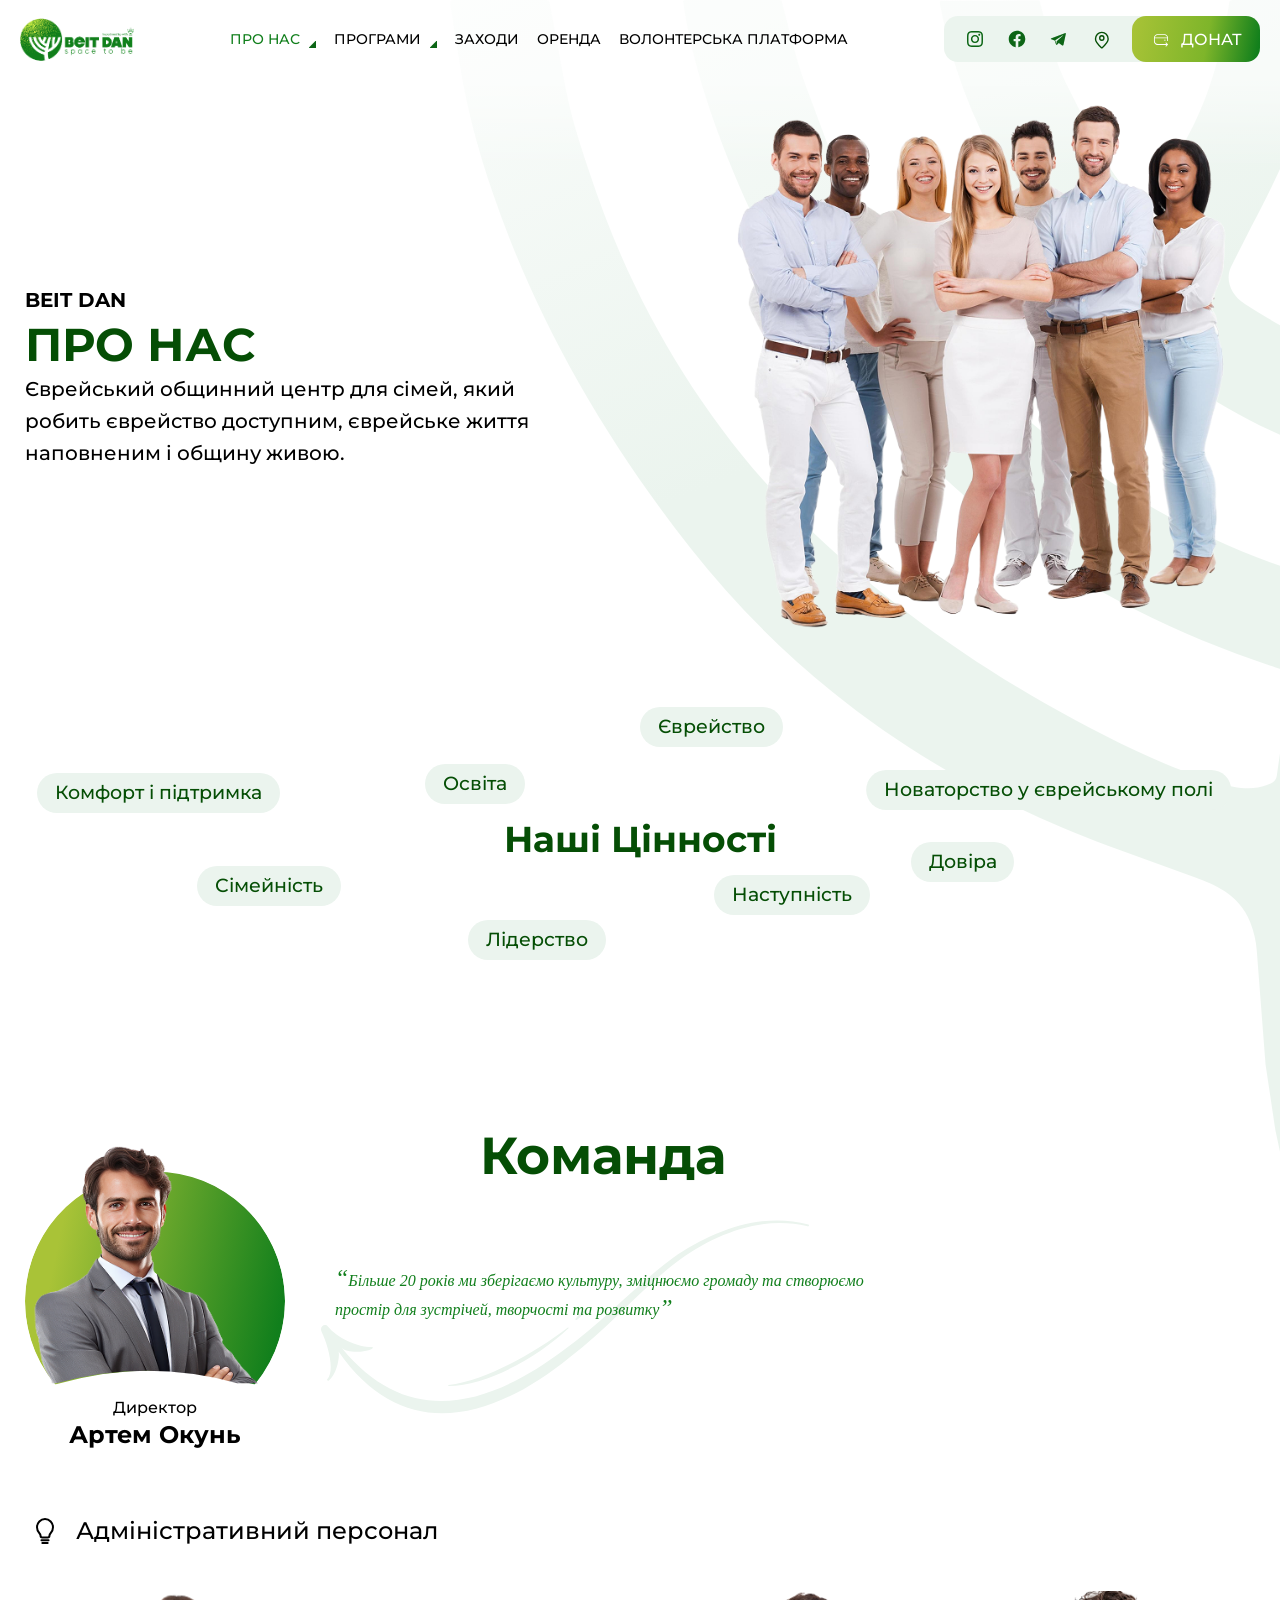
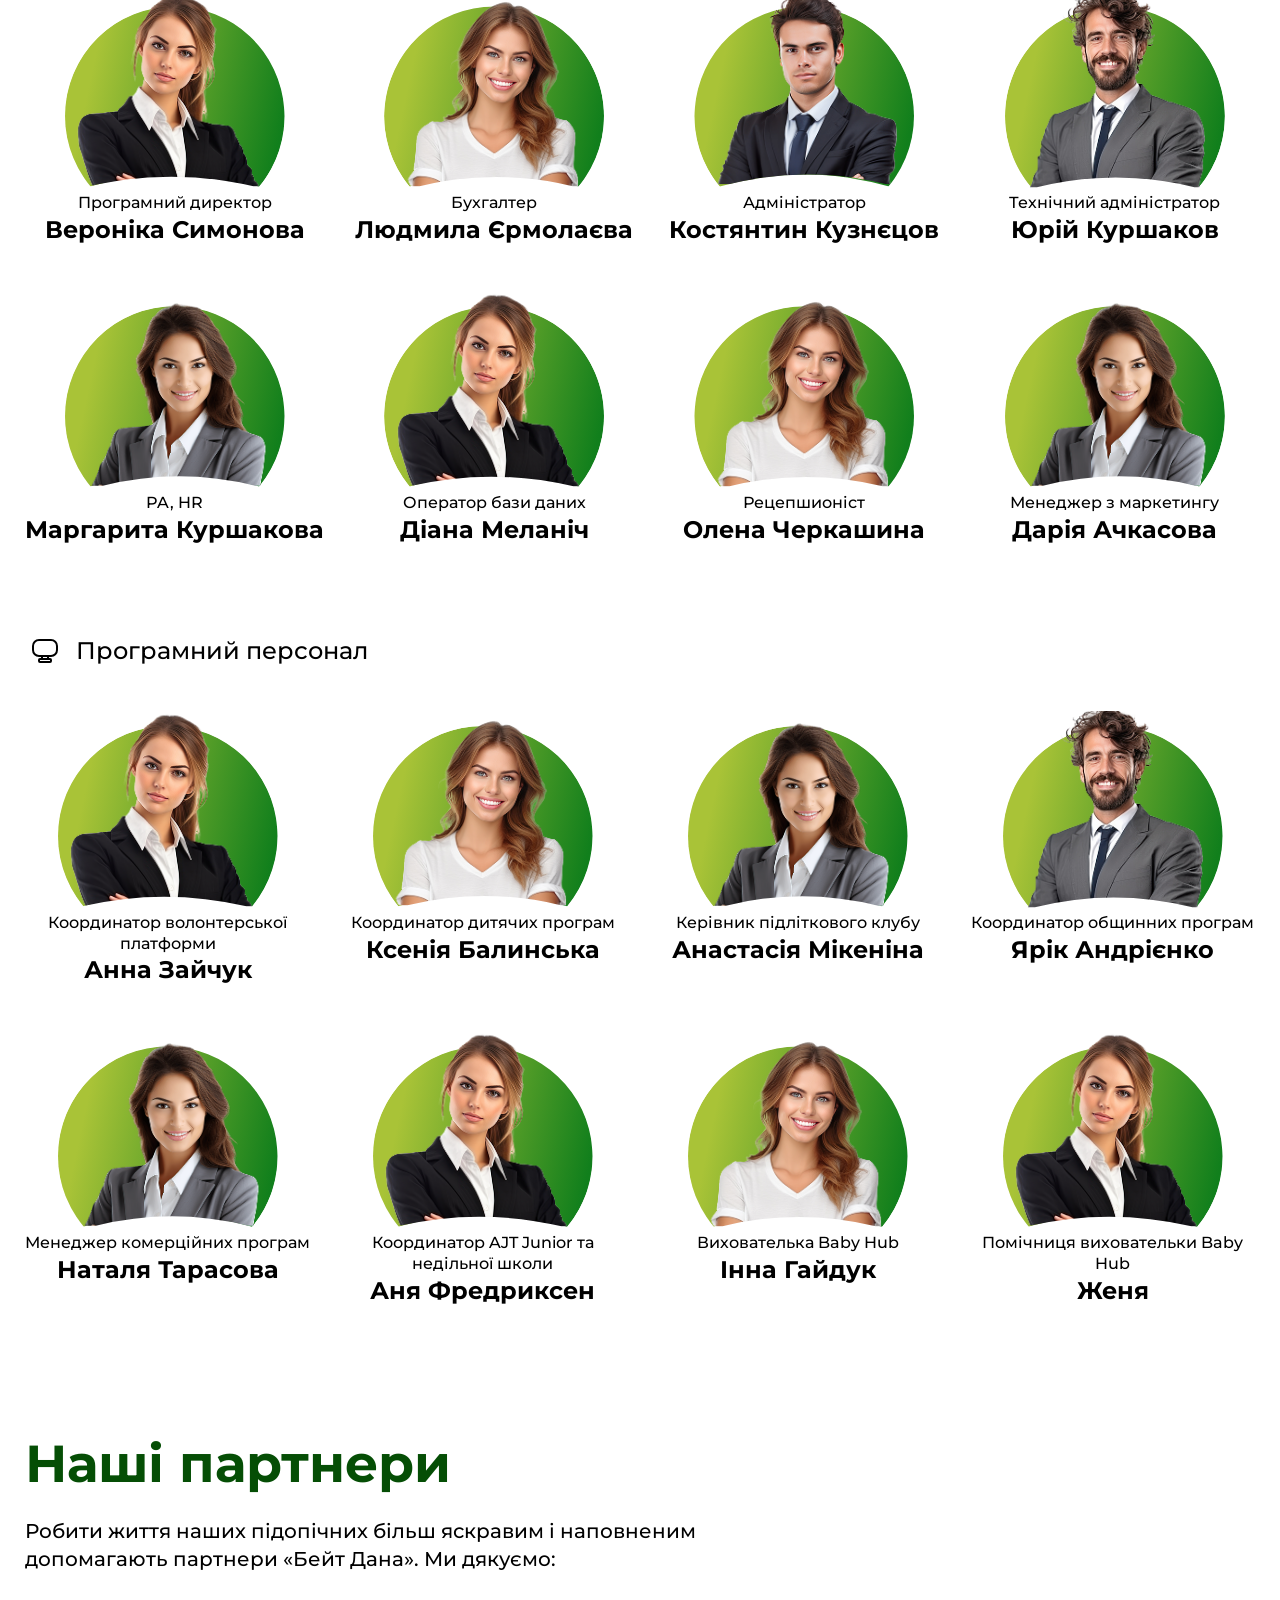
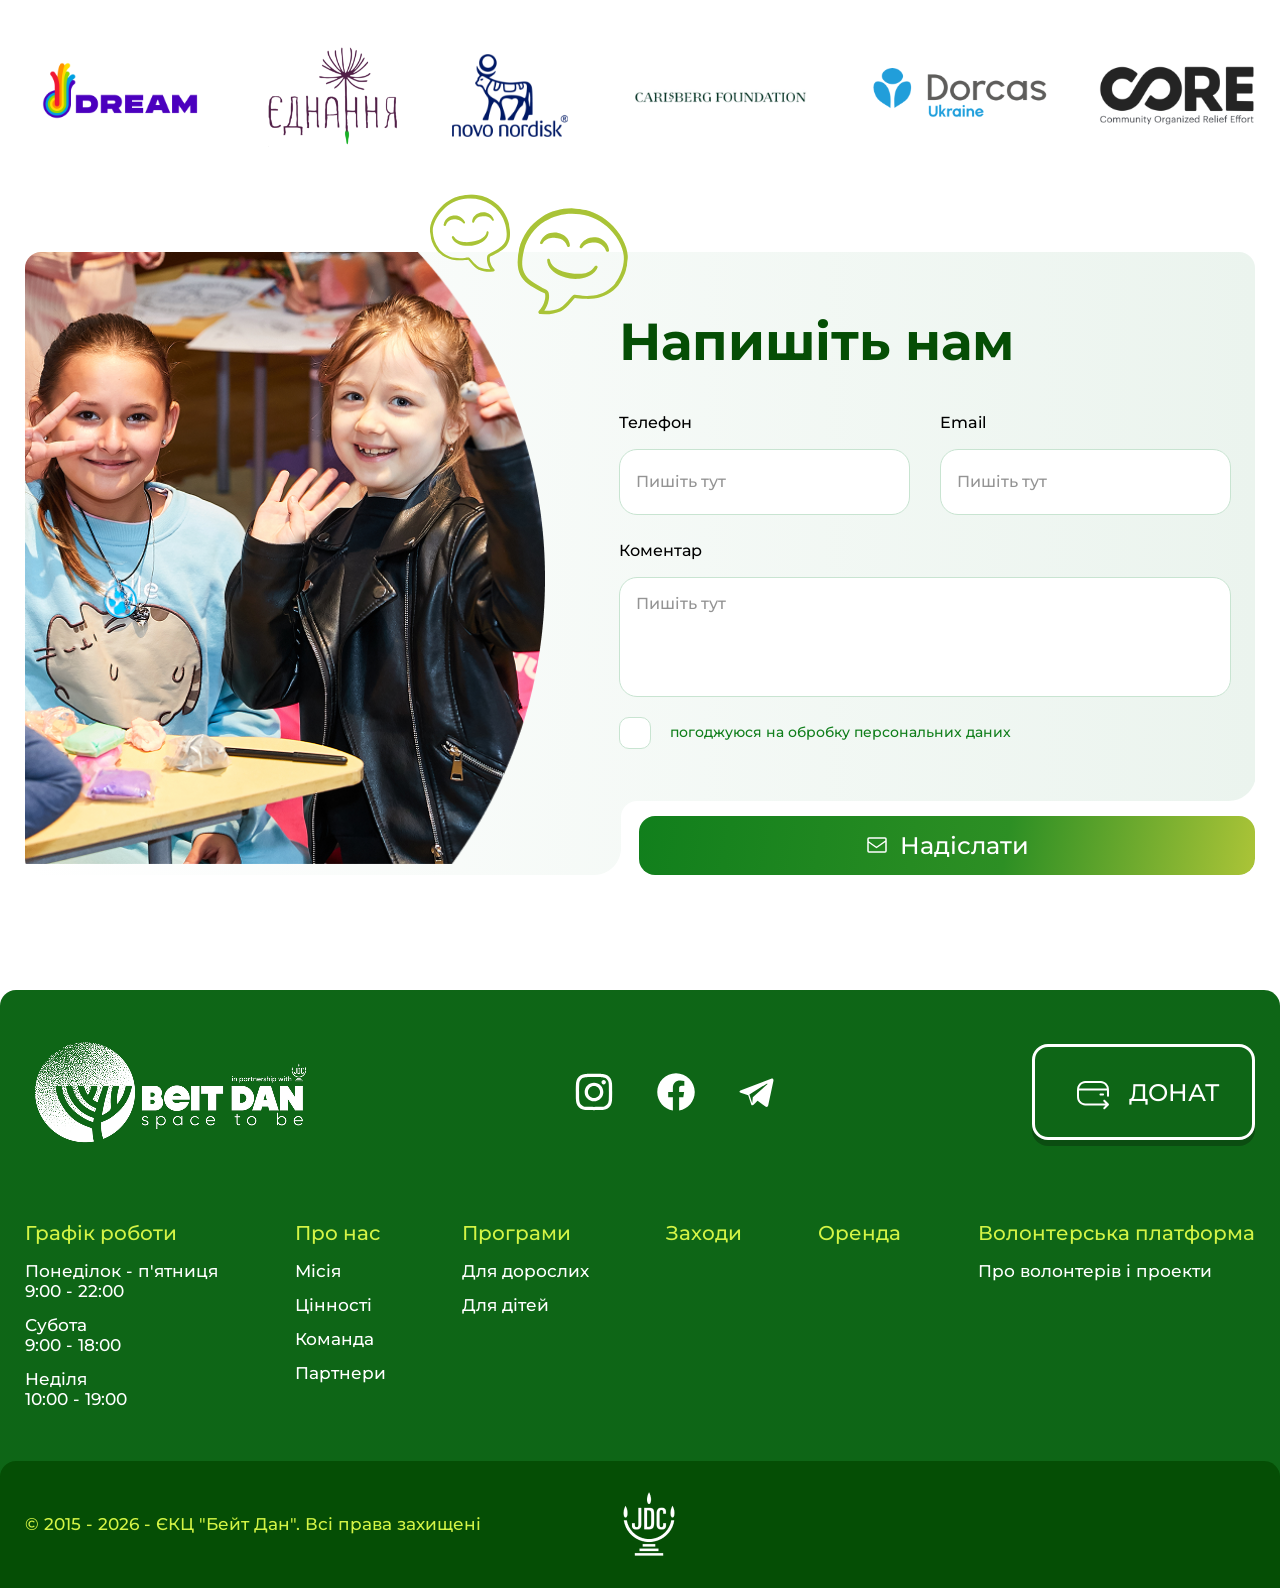
==== commit a1af3b28: "contacts page" ====
--- a/about.html
+++ b/about.html
@@ -367,34 +367,34 @@
         </div>
       </div>
     </section>
-    <section class="contact">
+    <section class="about-contact">
       <div class="container">
-        <div class="contact__inner">
-          <img class="contact__img" src="./images/contact.png" alt="">
-          <div class="contact__content">
-            <h2 class="contact__title">Напишіть нам</h2>
-            <form class="contact__form" id="contact-form" action="">
-              <div class="contact__form-row">
-                <div class="contact__field">
-                  <label class="contact__label" for="contact-phone">Телефон</label>
-                  <input class="contact__input" id="contact-phone" type="tel" name="phone" placeholder="Пишіть тут">
+        <div class="about-contact__inner">
+          <img class="about-contact__img" src="./images/contact.png" alt="">
+          <div class="about-contact__content">
+            <h2 class="about-contact__title">Напишіть нам</h2>
+            <form class="about-contact__form" id="about-contact-form" action="">
+              <div class="about-contact__form-row">
+                <div class="about-contact__field">
+                  <label class="about-contact__label" for="about-contact-phone">Телефон</label>
+                  <input class="about-contact__input" id="about-contact-phone" type="tel" name="phone" placeholder="Пишіть тут">
                 </div>
-                <div class="contact__field">
-                  <label class="contact__label" for="contact-email">Email</label>
-                  <input class="contact__input" id="contact-email" type="email" name="email" placeholder="Пишіть тут">
+                <div class="about-contact__field">
+                  <label class="about-contact__label" for="about-contact-email">Email</label>
+                  <input class="about-contact__input" id="about-contact-email" type="email" name="email" placeholder="Пишіть тут">
                 </div>
               </div>
-              <div class="contact__field contact__field--full">
-                <label class="contact__label" for="contact-comment">Коментар</label>
-                <textarea class="contact__textarea" id="contact-comment" name="comment" placeholder="Пишіть тут"></textarea>
-              </div>
-              <label class="contact__agree">
-                <input class="contact__agree-input" type="checkbox" name="agreement" required>
-                <span class="contact__agree-text">погоджуюся на обробку персональних даних</span>
+              <div class="about-contact__field about-contact__field--full">
+                <label class="about-contact__label" for="about-contact-comment">Коментар</label>
+                <textarea class="about-contact__textarea" id="about-contact-comment" name="comment" placeholder="Пишіть тут"></textarea>
+              </div>
+              <label class="about-contact__agree">
+                <input class="about-contact__agree-input" type="checkbox" name="agreement" required>
+                <span class="about-contact__agree-text">погоджуюся на обробку персональних даних</span>
               </label>
-              <div class="contact__bottom">
-                <div class="contact__bottom-submit">
-                  <button class="contact__submit clubs__button" type="submit" form="contact-form">
+              <div class="about-contact__bottom">
+                <div class="about-contact__bottom-submit">
+                  <button class="about-contact__submit clubs__button" type="submit" form="about-contact-form">
                     <svg width="24" height="24" viewBox="0 0 24 24" fill="none" aria-hidden="true">
                       <path d="M3 8.5L11.5 14.5L20 8.5M4 19H20C20.5523 19 21 18.5523 21 18V6C21 5.44772 20.5523 5 20 5H4C3.44772 5 3 5.44772 3 6V18C3 18.5523 3.44772 19 4 19Z" stroke="currentColor" stroke-width="1.5" stroke-linecap="round" stroke-linejoin="round"/>
                     </svg>
--- a/css/style.css
+++ b/css/style.css
@@ -3111,6 +3111,47 @@
 	box-shadow: 0 1px 4px rgba(17, 127, 28, 0.12);
 }
 
+.clubs__button {
+	position: relative;
+	overflow: visible;
+	border: none;
+	cursor: pointer;
+	border-radius: 16px;
+	background: linear-gradient(
+		100deg,
+		#117f1c 0%,
+		#2d8f24 30%,
+		#a9c337 50%,
+		#2d8f24 70%,
+		#117f1c 100%
+	);
+	background-size: 200% 100%;
+	background-position: 0% 50%;
+	color: var(--White, #fff);
+	font-family: Montserrat, sans-serif;
+	font-size: 24px;
+	font-weight: 500;
+	line-height: normal;
+	display: inline-flex;
+	align-items: center;
+	gap: 11px;
+	padding: 15px 63px;
+	white-space: nowrap;
+	transition:
+		background-position 0.55s ease,
+		box-shadow 0.25s ease;
+}
+
+.clubs__button:hover {
+	background-position: 100% 50%;
+	box-shadow: 0 2px 8px rgba(17, 127, 28, 0.15);
+}
+
+.clubs__button:active {
+	background-position: 50% 50%;
+	box-shadow: 0 1px 4px rgba(17, 127, 28, 0.12);
+}
+
 .news {
 	padding: 0 0 90px;
 }
@@ -3352,6 +3393,34 @@
 }
 
 .programs__button::before {
+	content: '';
+	position: absolute;
+	left: -0.5px;
+	top: -41.5px;
+	transform: rotate(90deg);
+	width: 27px;
+	z-index: 0;
+	height: 27px;
+	background-image: url('../images/radius.svg');
+	background-repeat: no-repeat;
+	background-position: center;
+}
+
+.clubs__button::after {
+	content: '';
+	position: absolute;
+	z-index: 0;
+	width: 27px;
+	height: 27px;
+	background-image: url('../images/radius.svg');
+	background-repeat: no-repeat;
+	background-size: contain;
+	transform: rotate(90deg);
+	bottom: -0.5px;
+	right: -44px;
+}
+
+.clubs__button::before {
 	content: '';
 	position: absolute;
 	left: -0.5px;
@@ -3397,7 +3466,9 @@
 
 @media (max-width: 1240px) {
 	.junior__button::before,
-	.junior__button::after {
+	.junior__button::after,
+	.clubs__button::before,
+	.clubs__button::after {
 		display: none;
 	}
 
@@ -3663,7 +3734,8 @@
 }
 
 .junior__button > *,
-.programs__button > * {
+.programs__button > *,
+.clubs__button > * {
 	position: relative;
 	z-index: 1;
 }
@@ -6548,17 +6620,212 @@
 	}
 }
 
+.contact__top {
+	padding-top: 3px;
+	margin-bottom: 48px;
+}
+
+.contact__heading {
+	color: var(--Dark-green, #054e05);
+	font-family: Montserrat;
+	font-size: 52px;
+	font-style: normal;
+	font-weight: 700;
+	line-height: normal;
+	text-transform: uppercase;
+	margin-bottom: 14px;
+}
+
+.contact__subtitle {
+	color: var(--Black, #000);
+	font-family: Montserrat;
+	font-size: 20px;
+	font-style: normal;
+	font-weight: 500;
+	line-height: 32px; /* 160% */
+}
+
+.contact__info {
+	flex-shrink: 0;
+	width: 100%;
+	max-width: 520px;
+	padding: 48px 40px;
+	color: #fff;
+	border-radius: 0px 16px 16px 0px;
+	background: linear-gradient(110deg, #a9c337 6%, #117f1c 64%);
+	position: relative;
+	overflow: hidden;
+	display: flex;
+	flex-direction: column;
+	justify-content: center;
+	gap: 22px;
+	align-self: stretch;
+	clip-path: ellipse(92% 75% at 0% 50%);
+}
+
+@media (max-width: 770px) {
+	.contact__info {
+		display: grid;
+		grid-template-columns: repeat(2, minmax(0, 1fr));
+		column-gap: clamp(12px, 3vw, 20px);
+		row-gap: clamp(16px, 3vw, 22px);
+		align-content: center;
+	}
+
+	.contact__info-value,
+	.contact__info-link {
+		font-size: clamp(15px, 3.8vw, 22px);
+	}
+}
+
+@media (max-width: 575px) {
+	.contact__info {
+		display: flex;
+		flex-direction: column;
+		gap: clamp(16px, 4vw, 22px);
+	}
+
+	.contact__info-value,
+	.contact__info-link {
+		font-size: clamp(16px, 4.2vw, 20px);
+	}
+}
+
+.contact__info-block {
+	display: flex;
+	flex-direction: column;
+}
+
+.contact__info-label {
+	color: var(--White, #fff);
+	font-family: Montserrat;
+	font-size: 16px;
+	font-style: normal;
+	font-weight: 500;
+	line-height: 32px; /* 200% */
+	margin-bottom: 4px;
+}
+
+.contact__info-value,
+.contact__info-link {
+	color: var(--White, #fff);
+	font-family: Montserrat;
+	font-size: 24px;
+	font-style: normal;
+	font-weight: 700;
+	line-height: normal;
+}
+
+.contact__info-link {
+	display: inline-block;
+	text-decoration: none;
+	transition: opacity 0.2s ease;
+}
+
+.contact__info-link:hover {
+	opacity: 0.95;
+}
+
+.contact__info-socials {
+	display: flex;
+	align-items: center;
+	gap: 10px;
+}
+
+.contact__info-social {
+	width: 40px;
+	height: 40px;
+	display: inline-flex;
+	align-items: center;
+	justify-content: center;
+	color: #fff;
+	text-decoration: none;
+	border-radius: 12px;
+	transition:
+		transform 0.2s ease,
+		background-color 0.2s ease;
+}
+
+.contact__info-social:hover {
+	transform: translateY(-2px);
+	background-color: rgba(255, 255, 255, 0.12);
+}
+
+.contact__info-social:active {
+	transform: translateY(-1px);
+	background-color: rgba(255, 255, 255, 0.18);
+}
+
+.contact__info-social:focus-visible {
+	outline: 2px solid rgba(255, 255, 255, 0.9);
+	outline-offset: 2px;
+}
+
+.contact__info-social svg,
+.contact__info-social img {
+	display: block;
+	width: 40px;
+	height: 40px;
+}
+
+.contact-map {
+	width: 100%;
+	max-width: 100%;
+	padding-bottom: 0;
+	overflow-x: clip;
+}
+
+.contact-map__frame {
+	position: relative;
+	width: 100%;
+	border-radius: 0;
+	overflow: hidden;
+	background: #ebf4ee;
+	min-height: 450px;
+	isolation: isolate;
+}
+
+.contact-map__iframe {
+	position: absolute;
+	inset: 0;
+	width: 100%;
+	height: 100%;
+	border: 0;
+}
+
+.contact-map__marker {
+	position: absolute;
+	left: 50%;
+	top: 50%;
+	transform: translate(-50%, -78%);
+	width: 98px;
+	height: auto;
+	max-width: 98px;
+	aspect-ratio: 1;
+	object-fit: contain;
+	pointer-events: none;
+}
+
+.about-contact,
 .contact {
 	position: relative;
+}
+
+.about-contact {
 	padding-bottom: 115px;
 }
 
+.contact {
+	padding-bottom: 95px;
+}
+
+.about-contact > .container,
 .contact > .container {
 	position: relative;
 	z-index: 0;
 }
 
-.contact > .container::before {
+.about-contact > .container::before {
 	content: '';
 	position: absolute;
 	top: -10%;
@@ -6571,16 +6838,30 @@
 	background-size: cover;
 }
 
+.about-contact__inner,
 .contact__inner {
 	display: flex;
 	position: relative;
 	align-items: stretch;
-	gap: 50px;
 	border-radius: 16px;
 	background: linear-gradient(270deg, #ebf4ee 0%, #fff 100%);
 	overflow: hidden;
 	z-index: 0;
 }
+
+.about-contact__inner {
+	gap: 50px;
+}
+
+.contact__inner {
+	gap: 0;
+}
+
+.contact > .container::before {
+	display: none;
+}
+
+.about-contact__img,
 .contact__img {
 	flex-shrink: 0;
 	width: 100%;
@@ -6589,6 +6870,7 @@
 	object-fit: cover;
 }
 
+.about-contact__content,
 .contact__content {
 	flex: 1;
 	position: relative;
@@ -6597,6 +6879,7 @@
 	padding: 58px 24px 110px;
 }
 
+.about-contact__title,
 .contact__title {
 	color: var(--Dark-green, #054e05);
 	font-family: Montserrat;
@@ -6607,24 +6890,28 @@
 	margin-bottom: 34px;
 }
 
+.about-contact__form,
 .contact__form {
 	display: flex;
 	flex-direction: column;
 	gap: 20px;
 }
 
+.about-contact__form-row,
 .contact__form-row {
 	display: grid;
 	grid-template-columns: 1fr 1fr;
 	gap: 30px;
 }
 
+.about-contact__field,
 .contact__field {
 	display: flex;
 	flex-direction: column;
 	gap: 10px;
 }
 
+.about-contact__label,
 .contact__label {
 	color: var(--Black, #000);
 	font-family: Montserrat;
@@ -6634,7 +6921,8 @@
 	line-height: 32px; /* 200% */
 }
 
-.contact__input,
+.about-contact__input,
+.about-contact__textarea,
 .contact__textarea {
 	width: 100%;
 	border-radius: 18px;
@@ -6650,23 +6938,27 @@
 	transition: border-color 0.2s ease;
 }
 
-.contact__input::placeholder,
+.about-contact__input::placeholder,
+.about-contact__textarea::placeholder,
 .contact__textarea::placeholder {
 	color: #949494;
 }
 
-.contact__input:focus,
+.about-contact__input:focus,
+.about-contact__textarea:focus,
 .contact__textarea:focus {
 	outline: none;
 	border-color: var(--Green, #117f1c);
 }
 
+.about-contact__textarea,
 .contact__textarea {
 	padding: 10px 16px;
 	min-height: 120px;
 	resize: none;
 }
 
+.about-contact__agree,
 .contact__agree {
 	display: flex;
 	align-items: center;
@@ -6675,6 +6967,7 @@
 	margin-bottom: 3px;
 }
 
+.about-contact__agree-input,
 .contact__agree-input {
 	flex-shrink: 0;
 	width: 32px;
@@ -6691,6 +6984,7 @@
 		border-color 0.2s ease;
 }
 
+.about-contact__agree-input:checked,
 .contact__agree-input:checked {
 	background-color: var(--Green, #117f1c);
 	border-color: var(--Green, #117f1c);
@@ -6699,11 +6993,13 @@
 	background-position: center;
 }
 
+.about-contact__agree-input:focus-visible,
 .contact__agree-input:focus-visible {
 	outline: 2px solid var(--Green, #117f1c);
 	outline-offset: 2px;
 }
 
+.about-contact__agree-text,
 .contact__agree-text {
 	color: var(--Green, #117f1c);
 	font-family: Montserrat;
@@ -6713,6 +7009,7 @@
 	line-height: 1.4;
 }
 
+.about-contact__bottom,
 .contact__bottom {
 	position: absolute;
 	bottom: 0;
@@ -6723,6 +7020,7 @@
 	z-index: 1;
 }
 
+.about-contact__bottom-submit,
 .contact__bottom-submit {
 	width: 96%;
 	background: #fff;
@@ -6730,11 +7028,13 @@
 	border-radius: 16px 0 16px 0;
 }
 
+.about-contact__submit,
 .contact__submit {
 	width: 100%;
 	justify-content: center;
 }
 
+.about-contact__submit::before,
 .contact__submit::before {
 	left: auto;
 	right: -1px;
@@ -6742,6 +7042,7 @@
 	transform: none;
 }
 
+.about-contact__submit::after,
 .contact__submit::after {
 	right: auto;
 	left: -45px;
@@ -6749,19 +7050,54 @@
 	transform: none;
 }
 
+.about-contact__submit svg,
 .contact__submit svg {
 	flex-shrink: 0;
 }
 
 @media (max-width: 1240px) {
+	.contact__top {
+		margin-bottom: clamp(32px, 4vw, 64px);
+	}
+
+	.contact__heading {
+		font-size: clamp(36px, 4.2vw, 52px);
+		max-width: min(705px, 100%);
+		margin-bottom: clamp(20px, 2.3vw, 28px);
+	}
+
+	.contact__subtitle {
+		font-size: clamp(16px, 1.6vw, 20px);
+		line-height: 1.6;
+	}
+
+	.contact__info {
+		flex: 0 1 clamp(380px, 48%, 520px);
+		width: auto;
+		max-width: none;
+		align-self: stretch;
+		padding: clamp(32px, 3.6vw, 48px) clamp(28px, 3.2vw, 40px);
+		border-radius: 0 16px 16px 0;
+		clip-path: ellipse(90% 78% at 0% 50%);
+		overflow: hidden;
+		z-index: 2;
+		margin-right: clamp(-28px, -2.4vw, -12px);
+	}
+
+	.about-contact {
+		padding-bottom: clamp(72px, 8.5vw, 115px);
+	}
+
 	.contact {
-		padding-bottom: clamp(72px, 8.5vw, 115px);
-	}
-
+		padding-bottom: clamp(60px, 7vw, 95px);
+	}
+
+	.about-contact > .container,
 	.contact > .container {
 		overflow: visible;
 	}
 
+	.about-contact > .container::before,
 	.contact > .container::before {
 		top: clamp(-6%, -0.8vw, -10%);
 		left: auto;
@@ -6771,114 +7107,214 @@
 		background-size: contain;
 	}
 
+	.about-contact__inner,
 	.contact__inner {
 		gap: 0;
-	}
-
+		flex-wrap: nowrap;
+		align-items: stretch;
+		overflow: visible;
+	}
+
+	.about-contact__img,
 	.contact__img {
 		display: none;
 	}
 
+	.contact__info {
+		order: -1;
+	}
+
+	.contact__info-label {
+		font-size: clamp(14px, 1.3vw, 16px);
+		line-height: 1.6;
+	}
+
+	.contact__info-value,
+	.contact__info-link {
+		font-size: clamp(18px, 2vw, 24px);
+		overflow-wrap: anywhere;
+		word-break: break-word;
+	}
+
+	.about-contact__content,
 	.contact__content {
-		flex: 1 1 auto;
+		flex: 1 1 0;
 		min-width: 0;
+		position: relative;
+		z-index: 1;
 		padding: clamp(40px, 4.7vw, 58px) clamp(16px, 2vw, 24px)
 			clamp(88px, 8.5vw, 110px);
-	}
-
+		padding-left: clamp(28px, 3.2vw, 40px);
+	}
+
+	.about-contact__title,
 	.contact__title {
 		font-size: clamp(36px, 4.2vw, 52px);
 		margin-bottom: clamp(24px, 2.7vw, 34px);
 		line-height: 1.15;
 	}
 
+	.about-contact__form,
 	.contact__form {
 		gap: clamp(16px, 1.6vw, 20px);
 	}
 
+	.about-contact__form-row,
 	.contact__form-row {
 		gap: clamp(16px, 2.4vw, 30px);
 	}
 
-	.contact__label,
-	.contact__input,
+	.about-contact__label,
+	.about-contact__input,
+	.about-contact__textarea,
 	.contact__textarea {
 		font-size: clamp(15px, 1.3vw, 16px);
 		line-height: 1.5;
 	}
 
+	.about-contact__agree-text,
 	.contact__agree-text {
 		font-size: clamp(13px, 1.15vw, 14px);
 		line-height: 1.4;
 	}
 
-	.contact__input,
+	.about-contact__input,
+	.about-contact__textarea,
 	.contact__textarea {
 		padding: clamp(12px, 1.3vw, 16px);
 		border-radius: clamp(14px, 1.45vw, 18px);
 	}
 
+	.about-contact__textarea,
 	.contact__textarea {
 		min-height: clamp(100px, 10vw, 120px);
 	}
 
+	.about-contact__agree,
 	.contact__agree {
 		gap: clamp(12px, 1.5vw, 19px);
 	}
 
+	.about-contact__agree-input,
 	.contact__agree-input {
 		width: clamp(28px, 2.6vw, 32px);
 		height: clamp(28px, 2.6vw, 32px);
 	}
 
+	.about-contact__bottom-submit,
 	.contact__bottom-submit {
 		width: 96%;
 		padding: clamp(10px, 1.2vw, 15px) 0 0 clamp(12px, 1.45vw, 18px);
 		border-radius: clamp(14px, 1.3vw, 16px) 0 clamp(14px, 1.3vw, 16px) 0;
 	}
 
+	.about-contact__submit,
 	.contact__submit {
 		font-size: clamp(18px, 1.94vw, 24px);
 		padding: clamp(12px, 1.2vw, 15px) clamp(24px, 4.5vw, 63px);
 		gap: clamp(8px, 0.9vw, 11px);
 	}
 
+	.about-contact__submit::before,
 	.contact__submit::before,
+	.about-contact__submit::after,
 	.contact__submit::after {
 		display: none;
 	}
 
+	.about-contact__submit svg,
 	.contact__submit svg {
 		width: clamp(20px, 1.9vw, 24px);
 		height: auto;
 	}
+
+	.contact-map {
+		margin-top: clamp(-20px, -1.6vw, 0);
+	}
+
+	.contact-map__frame {
+		min-height: clamp(360px, 36vw, 450px);
+	}
+
+	.contact-map__marker {
+		width: clamp(72px, 7.9vw, 98px);
+		max-width: clamp(72px, 7.9vw, 98px);
+	}
 }
 
 @media (max-width: 1024px) {
+	.contact__heading {
+		font-size: clamp(28px, 5.5vw, 36px);
+	}
+
+	.contact__subtitle {
+		font-size: clamp(15px, 2.2vw, 18px);
+	}
+
+	.about-contact > .container::before,
 	.contact > .container::before {
 		right: clamp(6%, 10vw, 18%);
 		top: clamp(2%, 3vw, 6%);
 	}
 
+	.about-contact__inner,
 	.contact__inner {
 		overflow: visible;
 	}
 
+	.contact__info {
+		flex: 0 1 clamp(340px, 44%, 480px);
+		clip-path: ellipse(88% 76% at 0% 50%);
+		margin-right: clamp(-20px, -2vw, -8px);
+		padding: clamp(28px, 3.2vw, 40px) clamp(24px, 2.8vw, 36px);
+	}
+
+	.about-contact__content,
 	.contact__content {
 		padding: clamp(32px, 4.5vw, 48px) clamp(16px, 2.5vw, 24px)
 			clamp(80px, 8vw, 100px);
-	}
-
+		padding-left: clamp(24px, 2.8vw, 36px);
+	}
+
+	.about-contact__title,
 	.contact__title {
 		font-size: clamp(32px, 4.8vw, 44px);
 	}
+
+	.contact-map__frame {
+		min-height: clamp(340px, 38vw, 420px);
+	}
+
+	.contact-map__marker {
+		width: clamp(68px, 8.5vw, 88px);
+		max-width: clamp(68px, 8.5vw, 88px);
+	}
 }
 
 @media (max-width: 768px) {
+	.contact__inner {
+		flex-direction: column;
+	}
+
+	.contact__info {
+		flex: 1 1 100%;
+		width: 100%;
+		max-width: none;
+		border-radius: 16px 16px 0 0;
+		clip-path: none;
+		margin-right: 0;
+		z-index: 1;
+	}
+
+	.about-contact {
+		padding-bottom: clamp(56px, 8vw, 72px);
+	}
+
 	.contact {
-		padding-bottom: clamp(56px, 8vw, 72px);
-	}
-
+		padding-bottom: clamp(44px, 6.5vw, 58px);
+	}
+
+	.about-contact > .container::before,
 	.contact > .container::before {
 		width: clamp(120px, 18vw, 160px);
 		height: clamp(78px, 12vw, 104px);
@@ -6886,25 +7322,31 @@
 		top: clamp(4%, 5vw, 8%);
 	}
 
+	.about-contact__content,
 	.contact__content {
 		padding: clamp(28px, 4vw, 40px) clamp(12px, 2vw, 20px)
 			clamp(24px, 4vw, 32px);
-	}
-
+		padding-left: clamp(12px, 2vw, 20px);
+	}
+
+	.about-contact__title,
 	.contact__title {
 		font-size: clamp(28px, 5.5vw, 36px);
 		margin-bottom: clamp(20px, 3vw, 28px);
 	}
 
+	.about-contact__form-row,
 	.contact__form-row {
 		grid-template-columns: 1fr;
 		gap: clamp(16px, 2.5vw, 20px);
 	}
 
+	.about-contact__bottom,
 	.contact__bottom {
 		position: static;
 	}
 
+	.about-contact__bottom-submit,
 	.contact__bottom-submit {
 		width: 100%;
 		background: none;
@@ -6912,38 +7354,70 @@
 		border-radius: 0;
 	}
 
+	.about-contact__submit,
 	.contact__submit {
 		width: 100%;
 	}
+
+	.contact-map {
+		margin-top: 0;
+	}
+
+	.contact-map__frame {
+		min-height: clamp(300px, 47vw, 380px);
+	}
+
+	.contact-map__marker {
+		width: clamp(64px, 12vw, 80px);
+		max-width: clamp(64px, 12vw, 80px);
+	}
 }
 
 @media (max-width: 480px) {
+	.about-contact {
+		padding-bottom: clamp(48px, 10vw, 56px);
+	}
+
 	.contact {
-		padding-bottom: clamp(48px, 10vw, 56px);
-	}
-
+		padding-bottom: clamp(36px, 8vw, 46px);
+	}
+
+	.about-contact > .container::before,
 	.contact > .container::before {
 		width: clamp(100px, 24vw, 130px);
 		height: clamp(65px, 16vw, 85px);
 	}
 
+	.about-contact__title,
 	.contact__title {
 		font-size: clamp(26px, 6.5vw, 32px);
 	}
 
-	.contact__label,
-	.contact__input,
+	.about-contact__label,
+	.about-contact__input,
+	.about-contact__textarea,
 	.contact__textarea {
 		font-size: 15px;
 	}
 
+	.about-contact__agree-text,
 	.contact__agree-text {
 		font-size: 13px;
 	}
 
+	.about-contact__submit,
 	.contact__submit {
 		font-size: 18px;
 		padding: 12px 20px;
+	}
+
+	.contact-map__frame {
+		min-height: clamp(260px, 55vw, 340px);
+	}
+
+	.contact-map__marker {
+		width: clamp(56px, 14vw, 72px);
+		max-width: clamp(56px, 14vw, 72px);
 	}
 }
 
@@ -8083,3 +8557,7 @@
 		padding: 8px 16px;
 	}
 }
+
+embed-place-card-element {
+	display: none !important;
+}
